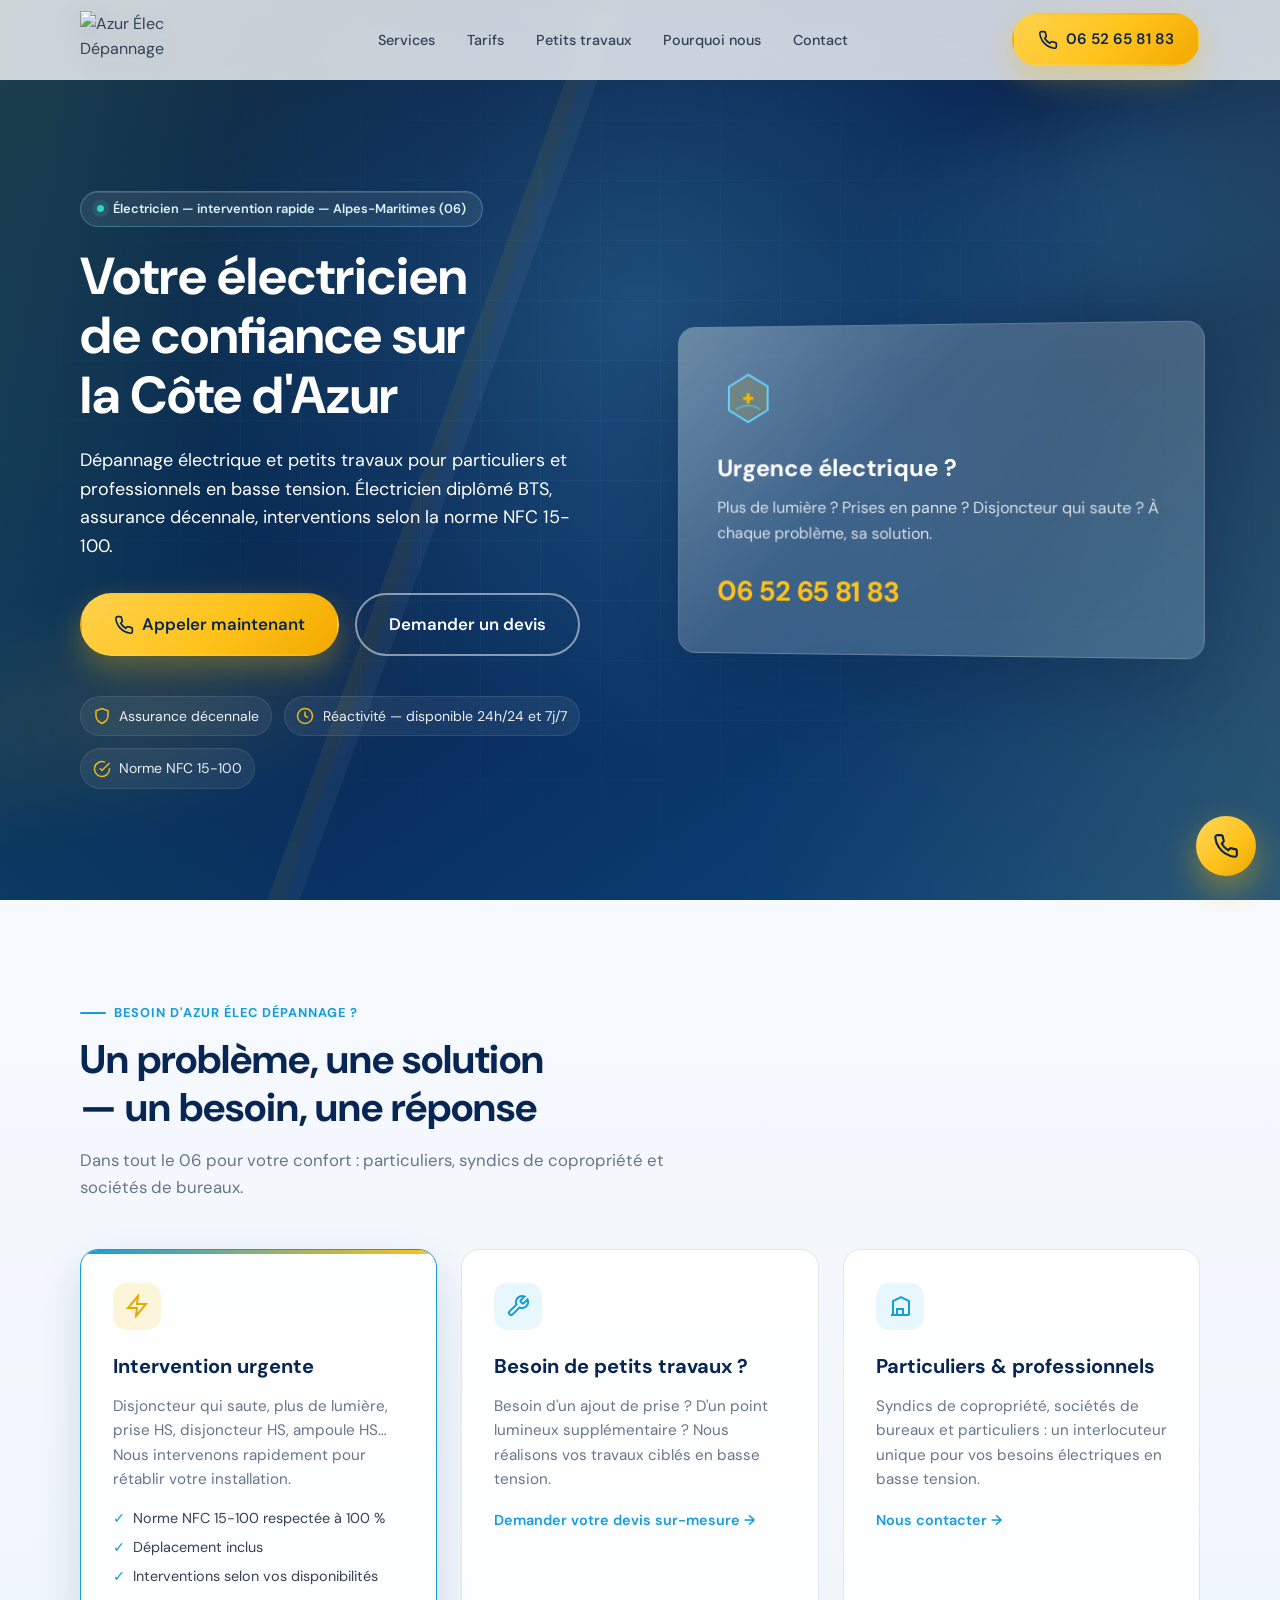
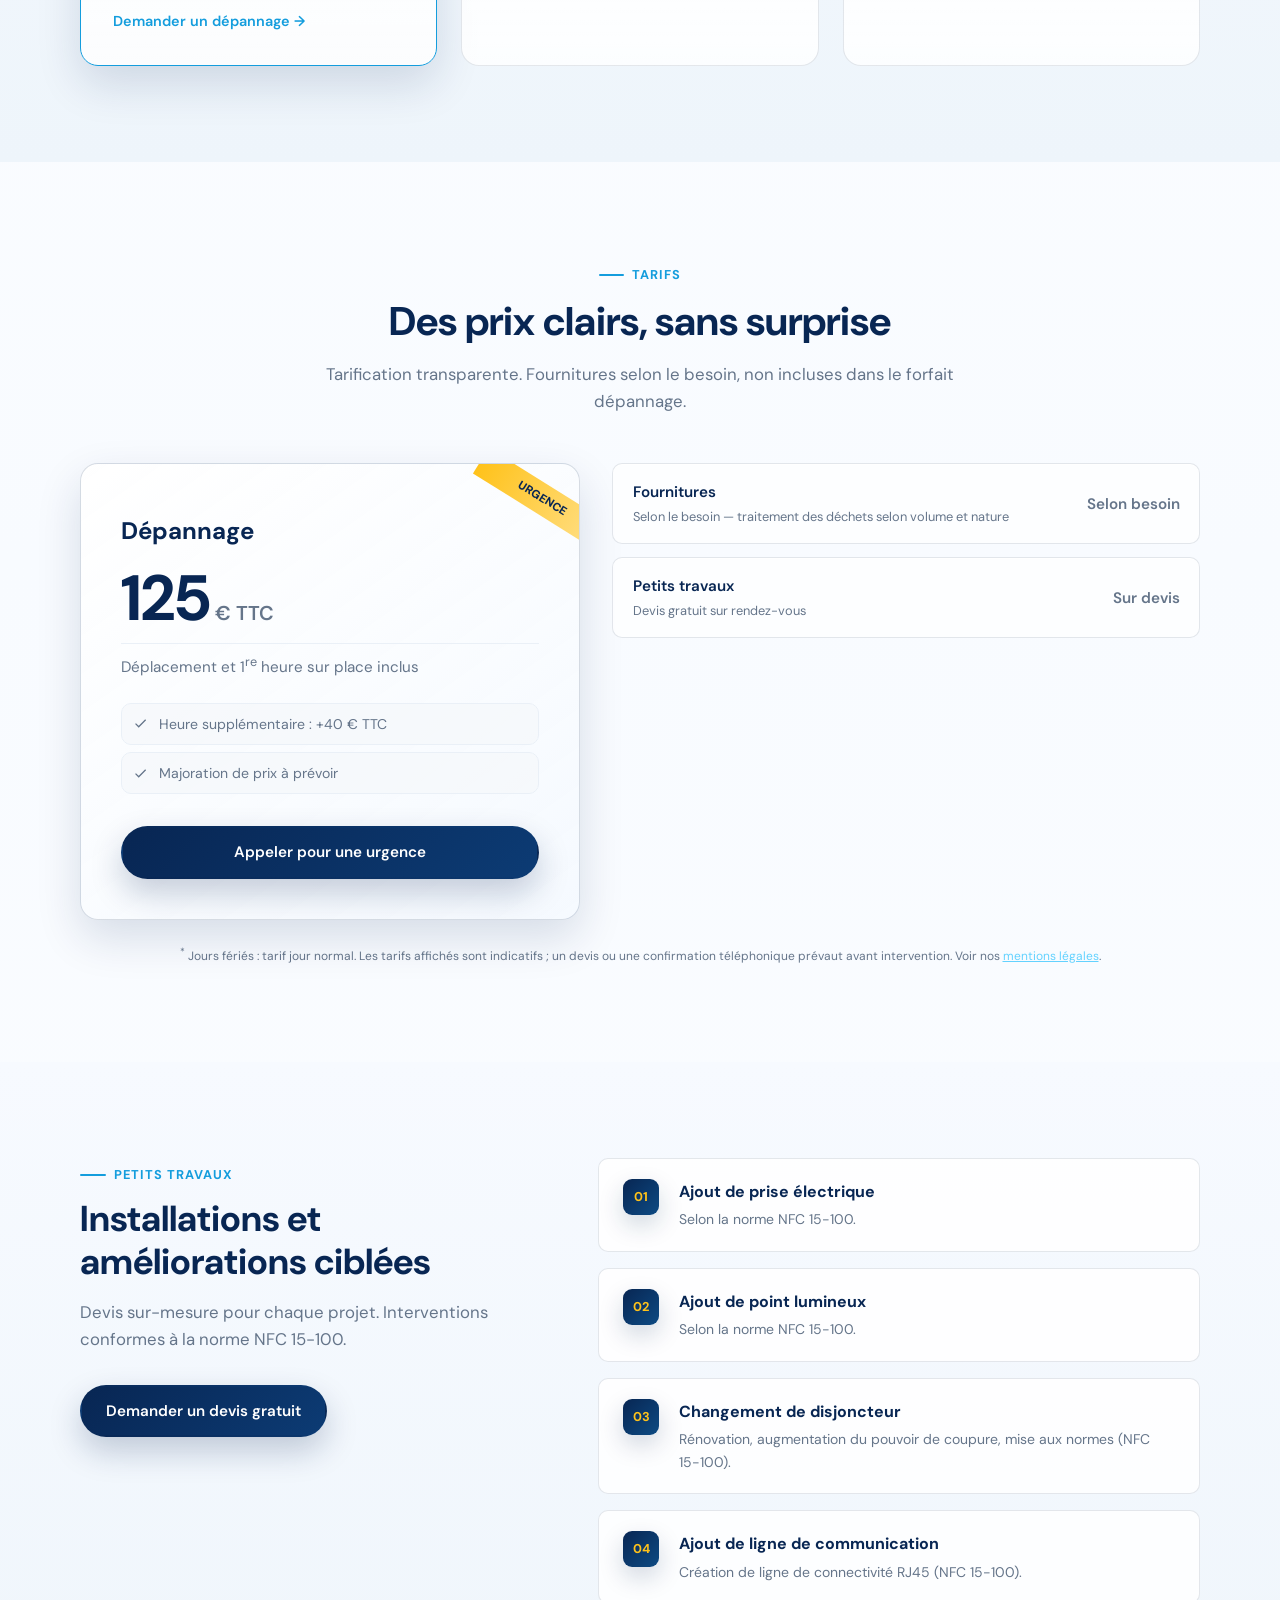
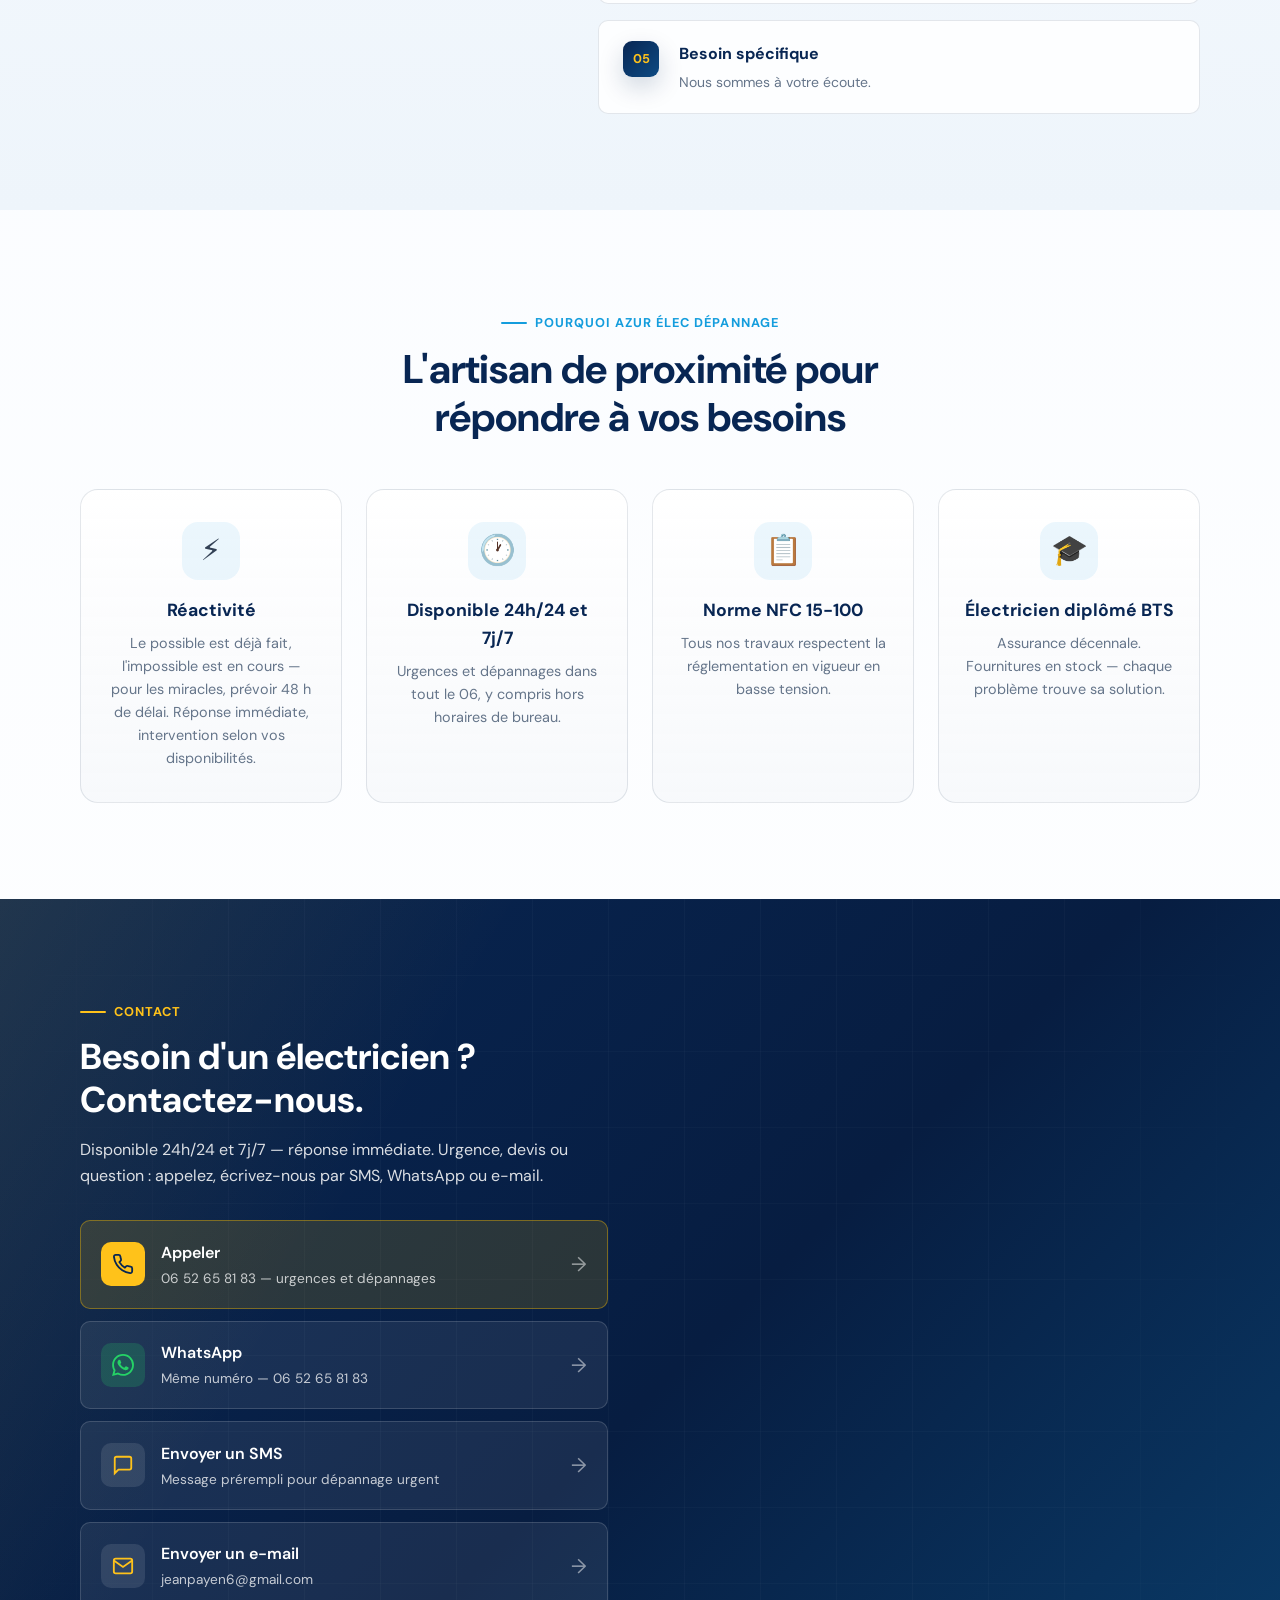
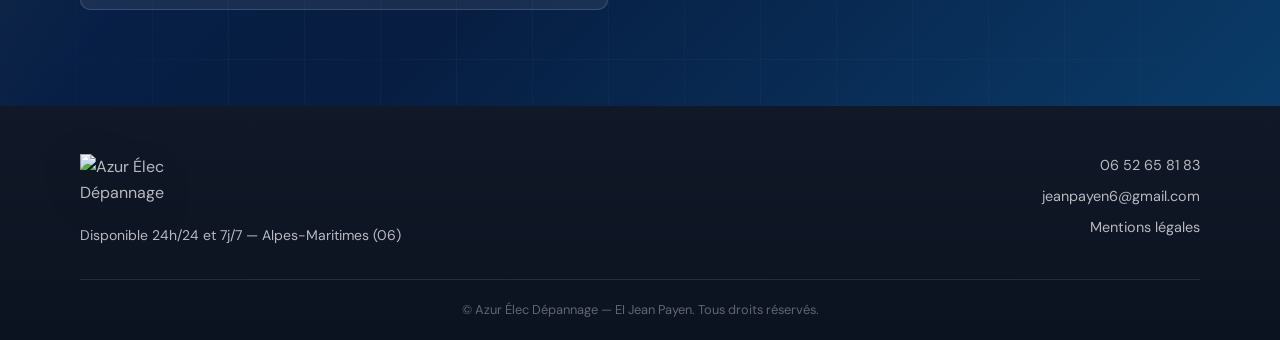
==== site/index.html @ 86bf1004 "liste prix" ====
﻿<!DOCTYPE html>
<html lang="fr">
<head>
  <meta charset="UTF-8">
  <meta name="viewport" content="width=device-width, initial-scale=1.0">
  <meta name="description" content="Électricien diplômé BTS : dépannage et petits travaux en basse tension. Disponibilité 24h/24 et 7j/7 dans tout le 06. Appelez le 06 52 65 81 83.">
  <meta name="keywords" content="électricien, dépannage, panne électrique, prise, disjoncteur, Alpes-Maritimes, 06, Nice, Saint-Isidore">
  <meta name="robots" content="index, follow">
  <meta name="theme-color" content="#0d2b5e">
  <title>Dépannage électricien dans tout le 06 — Azur Élec Dépannage</title>
  <link rel="canonical" href="https://www.xn--azur-lec-dpannage-ftbf.fr/">
  <meta property="og:type" content="website">
  <meta property="og:locale" content="fr_FR">
  <meta property="og:site_name" content="Azur Élec Dépannage">
  <meta property="og:title" content="Dépannage électricien dans tout le 06 — Azur Élec Dépannage">
  <meta property="og:description" content="Électricien diplômé BTS pour dépannage urgent et petits travaux en basse tension dans les Alpes-Maritimes. Disponible 24h/24 et 7j/7.">
  <meta property="og:url" content="https://www.xn--azur-lec-dpannage-ftbf.fr/">
  <meta property="og:image" content="https://www.xn--azur-lec-dpannage-ftbf.fr/assets/logo-hero.png">
  <meta property="og:image:alt" content="Logo Azur Élec Dépannage">
  <meta name="twitter:card" content="summary_large_image">
  <meta name="twitter:title" content="Dépannage électricien dans tout le 06 — Azur Élec Dépannage">
  <meta name="twitter:description" content="Dépannage électrique et petits travaux dans les Alpes-Maritimes. Appelez le 06 52 65 81 83.">
  <meta name="twitter:image" content="https://www.xn--azur-lec-dpannage-ftbf.fr/assets/logo-hero.png">
  <link rel="preconnect" href="https://fonts.googleapis.com">
  <link rel="preconnect" href="https://fonts.gstatic.com" crossorigin>
  <link rel="dns-prefetch" href="https://maps.google.com">
  <link href="https://fonts.googleapis.com/css2?family=DM+Sans:ital,opsz,wght@0,9..40,400;0,9..40,500;0,9..40,600;0,9..40,700;1,9..40,400&display=swap" rel="stylesheet">
  <link rel="stylesheet" href="css/style.css?v=20260606-2">
  <link rel="icon" href="assets/logo.png" type="image/png">
  <link rel="manifest" href="site.webmanifest">
  <script type="application/ld+json">
  {
    "@context": "https://schema.org",
    "@type": "Electrician",
    "@id": "https://www.xn--azur-lec-dpannage-ftbf.fr/#business",
    "name": "Azur Élec Dépannage",
    "legalName": "EI Jean Payen",
    "url": "https://www.xn--azur-lec-dpannage-ftbf.fr/",
    "image": "https://www.xn--azur-lec-dpannage-ftbf.fr/assets/logo-hero.png",
    "logo": "https://www.xn--azur-lec-dpannage-ftbf.fr/assets/logo-hero.png",
    "telephone": "+33652658183",
    "email": "jeanpayen6@gmail.com",
    "address": {
      "@type": "PostalAddress",
      "addressLocality": "Saint-Isidore",
      "postalCode": "06200",
      "addressRegion": "Alpes-Maritimes",
      "addressCountry": "FR"
    },
    "areaServed": {
      "@type": "AdministrativeArea",
      "name": "Alpes-Maritimes"
    },
    "openingHours": "Mo-Su 00:00-24:00",
    "priceRange": "€€",
    "currenciesAccepted": "EUR",
    "paymentAccepted": "Cash, Credit Card, Bank Transfer",
    "contactPoint": {
      "@type": "ContactPoint",
      "telephone": "+33652658183",
      "contactType": "customer service",
      "availableLanguage": "fr"
    },
    "hasOfferCatalog": {
      "@type": "OfferCatalog",
      "name": "Prestations électriques",
      "itemListElement": [
        {
          "@type": "Offer",
          "name": "Dépannage électrique",
          "price": "125",
          "priceCurrency": "EUR",
          "availability": "https://schema.org/InStock"
        },
        {
          "@type": "Offer",
          "name": "Petits travaux électriques",
          "priceSpecification": {
            "@type": "PriceSpecification",
            "priceCurrency": "EUR",
            "description": "Sur devis"
          }
        }
      ]
    }
  }
  </script>
</head>
<body>
  <a class="skip-link" href="#contenu">Aller au contenu</a>

  <header class="header" id="header">
    <div class="header__inner container">
      <a href="#" class="header__brand" aria-label="Azur Élec Dépannage — Accueil">
        <img src="assets/logo-hero.png" alt="Azur Élec Dépannage" width="200" height="86" decoding="async" fetchpriority="high">
      </a>
      <nav class="nav" id="nav" aria-label="Navigation principale">
        <ul class="nav__list">
          <li><a href="#services">Services</a></li>
          <li><a href="#tarifs">Tarifs</a></li>
          <li><a href="#petits-travaux">Petits travaux</a></li>
          <li><a href="#pourquoi">Pourquoi nous</a></li>
          <li><a href="#contact">Contact</a></li>
        </ul>
      </nav>
      <a href="tel:+33652658183" class="btn btn--accent header__cta">
        <svg class="icon" viewBox="0 0 24 24" fill="none" stroke="currentColor" stroke-width="2" aria-hidden="true"><path d="M22 16.92v3a2 2 0 0 1-2.18 2 19.79 19.79 0 0 1-8.63-3.07 19.5 19.5 0 0 1-6-6 19.79 19.79 0 0 1-3.07-8.67A2 2 0 0 1 4.11 2h3a2 2 0 0 1 2 1.72c.127.96.361 1.903.7 2.81a2 2 0 0 1-.45 2.11L8.09 9.91a16 16 0 0 0 6 6l1.27-1.27a2 2 0 0 1 2.11-.45c.907.339 1.85.573 2.81.7A2 2 0 0 1 22 16.92z"/></svg>
        06 52 65 81 83
      </a>
      <button class="burger" id="burger" type="button" aria-label="Ouvrir le menu" aria-expanded="false" aria-controls="nav">
        <span></span><span></span><span></span>
      </button>
    </div>
  </header>

  <main id="contenu">
    <section class="hero">
      <div class="hero__bg" aria-hidden="true">
        <div class="hero__grid"></div>
        <div class="hero__glow hero__glow--1"></div>
        <div class="hero__glow hero__glow--2"></div>
      </div>
      <div class="container hero__content">
        <div class="hero__text">
          <span class="badge">Électricien — intervention rapide — Alpes-Maritimes (06)</span>
          <h1>Votre électricien de confiance sur la Côte d'Azur</h1>
          <p class="hero__lead">
            Dépannage électrique et petits travaux pour particuliers et professionnels en basse tension.
            Électricien diplômé BTS, assurance décennale, interventions selon la norme NFC 15-100.
          </p>
          <div class="hero__actions">
            <a href="tel:+33652658183" class="btn btn--accent btn--lg">
              <svg class="icon" viewBox="0 0 24 24" fill="none" stroke="currentColor" stroke-width="2" aria-hidden="true"><path d="M22 16.92v3a2 2 0 0 1-2.18 2 19.79 19.79 0 0 1-8.63-3.07 19.5 19.5 0 0 1-6-6 19.79 19.79 0 0 1-3.07-8.67A2 2 0 0 1 4.11 2h3a2 2 0 0 1 2 1.72c.127.96.361 1.903.7 2.81a2 2 0 0 1-.45 2.11L8.09 9.91a16 16 0 0 0 6 6l1.27-1.27a2 2 0 0 1 2.11-.45c.907.339 1.85.573 2.81.7A2 2 0 0 1 22 16.92z"/></svg>
              Appeler maintenant
            </a>
            <a href="#contact" class="btn btn--outline btn--lg btn--light">Demander un devis</a>
          </div>
          <ul class="hero__trust">
            <li>
              <svg viewBox="0 0 24 24" fill="none" stroke="currentColor" stroke-width="2" aria-hidden="true"><path d="M12 22s8-4 8-10V5l-8-3-8 3v7c0 6 8 10 8 10z"/></svg>
              Assurance décennale
            </li>
            <li>
              <svg viewBox="0 0 24 24" fill="none" stroke="currentColor" stroke-width="2" aria-hidden="true"><circle cx="12" cy="12" r="10"/><polyline points="12 6 12 12 16 14"/></svg>
              Réactivité — disponible 24h/24 et 7j/7
            </li>
            <li>
              <svg viewBox="0 0 24 24" fill="none" stroke="currentColor" stroke-width="2" aria-hidden="true"><path d="M22 11.08V12a10 10 0 1 1-5.93-9.14"/><polyline points="22 4 12 14.01 9 11.01"/></svg>
              Norme NFC 15-100
            </li>
          </ul>
        </div>
        <div class="hero__visual" aria-hidden="true">
          <div class="hero__card">
            <div class="hero__card-icon">
              <svg viewBox="0 0 64 64" fill="none" aria-hidden="true">
                <path d="M32 8L12 20v24l20 12 20-12V20L32 8z" stroke="currentColor" stroke-width="2" fill="rgba(245,184,0,0.15)"/>
                <path d="M28 32h8M32 28v8" stroke="#f5b800" stroke-width="3" stroke-linecap="round"/>
                <path d="M20 44c4-6 20-6 24 0" stroke="currentColor" stroke-width="2" opacity="0.5"/>
              </svg>
            </div>
            <p class="hero__card-title">Urgence électrique ?</p>
            <p class="hero__card-text">Plus de lumière ? Prises en panne ? Disjoncteur qui saute ? À chaque problème, sa solution.</p>
            <a href="tel:+33652658183" class="hero__card-phone">06 52 65 81 83</a>
          </div>
        </div>
      </div>
    </section>

    <section class="section section--alt" id="services">
      <div class="container">
        <header class="section__header">
          <span class="section__label">Besoin d'Azur Élec Dépannage ?</span>
          <h2>Un problème, une solution — un besoin, une réponse</h2>
          <p>Dans tout le 06 pour votre confort : particuliers, syndics de copropriété et sociétés de bureaux.</p>
        </header>
        <div class="cards">
          <article class="card card--featured">
            <div class="card__icon card__icon--yellow" aria-hidden="true">
              <svg viewBox="0 0 24 24" fill="none" stroke="currentColor" stroke-width="2"><polygon points="13 2 3 14 12 14 11 22 21 10 12 10 13 2"/></svg>
            </div>
            <h3>Intervention urgente</h3>
            <p>Disjoncteur qui saute, plus de lumière, prise HS, disjoncteur HS, ampoule HS… Nous intervenons rapidement pour rétablir votre installation.</p>
            <ul class="card__list">
              <li>Norme NFC 15-100 respectée à 100&nbsp;%</li>
              <li>Déplacement inclus</li>
              <li>Interventions selon vos disponibilités</li>
            </ul>
            <a href="#contact" class="card__link">Demander un dépannage →</a>
          </article>
          <article class="card">
            <div class="card__icon" aria-hidden="true">
              <svg viewBox="0 0 24 24" fill="none" stroke="currentColor" stroke-width="2"><path d="M14.7 6.3a1 1 0 0 0 0 1.4l1.6 1.6a1 1 0 0 0 1.4 0l3.77-3.77a6 6 0 0 1-7.94 7.94l-6.91 6.91a2.12 2.12 0 0 1-3-3l6.91-6.91a6 6 0 0 1 7.94-7.94l-3.76 3.76z"/></svg>
            </div>
            <h3>Besoin de petits travaux ?</h3>
            <p>Besoin d'un ajout de prise ? D'un point lumineux supplémentaire ? Nous réalisons vos travaux ciblés en basse tension.</p>
            <a href="#petits-travaux" class="card__link">Demander votre devis sur-mesure →</a>
          </article>
          <article class="card">
            <div class="card__icon" aria-hidden="true">
              <svg viewBox="0 0 24 24" fill="none" stroke="currentColor" stroke-width="2"><path d="M3 21h18M5 21V7l8-4 8 4v14M9 21v-6h6v6"/></svg>
            </div>
            <h3>Particuliers &amp; professionnels</h3>
            <p>Syndics de copropriété, sociétés de bureaux et particuliers : un interlocuteur unique pour vos besoins électriques en basse tension.</p>
            <a href="#contact" class="card__link">Nous contacter →</a>
          </article>
        </div>
      </div>
    </section>

    <section class="section" id="tarifs">
      <div class="container">
        <header class="section__header section__header--center">
          <span class="section__label">Tarifs</span>
          <h2>Des prix clairs, sans surprise</h2>
          <p>Tarification transparente. Fournitures selon le besoin, non incluses dans le forfait dépannage.</p>
        </header>
        <div class="pricing">
          <div class="pricing__main">
            <h3>Dépannage</h3>
            <div class="pricing__price">
              <span class="pricing__amount">125</span>
              <span class="pricing__currency">€ TTC</span>
            </div>
            <p class="pricing__includes">Déplacement et 1<sup>re</sup> heure sur place inclus</p>
            <ul class="pricing__features">              
              <li>
                <svg viewBox="0 0 24 24" fill="none" stroke="currentColor" stroke-width="2" aria-hidden="true"><polyline points="20 6 9 17 4 12"/></svg>
                Heure supplémentaire : +40 € TTC
              </li>
              <li>
                <svg viewBox="0 0 24 24" fill="none" stroke="currentColor" stroke-width="2" aria-hidden="true"><polyline points="20 6 9 17 4 12"/></svg>
                Majoration de prix à prévoir
              </li>
            </ul>
            <a href="tel:+33652658183" class="btn btn--primary btn--block">Appeler pour une urgence</a>
          </div>
          <div class="pricing__side" aria-label="Tarifs complémentaires">
            <div class="pricing__row">
              <div>
                <h4>Fournitures</h4>
                <p>Selon le besoin — traitement des déchets selon volume et nature</p>
              </div>
              <span class="pricing__row-price pricing__row-price--muted">Selon besoin</span>
            </div>
            <div class="pricing__row">
              <div>
                <h4>Petits travaux</h4>
                <p>Devis gratuit sur rendez-vous</p>
              </div>
              <span class="pricing__row-price pricing__row-price--muted">Sur devis</span>
            </div>
          </div>
        </div>
        <p class="pricing__footnote">
          <sup>*</sup> Jours fériés : tarif jour normal. Les tarifs affichés sont indicatifs ; un devis ou une confirmation téléphonique prévaut avant intervention. Voir nos <a href="mentions-legales.html">mentions légales</a>.
        </p>
      </div>
    </section>

    <section class="section section--alt" id="petits-travaux">
      <div class="container">
        <div class="split">
          <div class="split__content">
            <span class="section__label">Petits travaux</span>
            <h2>Installations et améliorations ciblées</h2>
            <p>Devis sur-mesure pour chaque projet. Interventions conformes à la norme NFC 15-100.</p>
            <a href="#contact" class="btn btn--primary">Demander un devis gratuit</a>
          </div>
          <ul class="examples">
            <li class="examples__item">
              <span class="examples__num">01</span>
              <div>
                <strong>Ajout de prise électrique</strong>
                <p>Selon la norme NFC 15-100.</p>
              </div>
            </li>
            <li class="examples__item">
              <span class="examples__num">02</span>
              <div>
                <strong>Ajout de point lumineux</strong>
                <p>Selon la norme NFC 15-100.</p>
              </div>
            </li>
            <li class="examples__item">
              <span class="examples__num">03</span>
              <div>
                <strong>Changement de disjoncteur</strong>
                <p>Rénovation, augmentation du pouvoir de coupure, mise aux normes (NFC 15-100).</p>
              </div>
            </li>
            <li class="examples__item">
              <span class="examples__num">04</span>
              <div>
                <strong>Ajout de ligne de communication</strong>
                <p>Création de ligne de connectivité RJ45 (NFC 15-100).</p>
              </div>
            </li>
            <li class="examples__item">
              <span class="examples__num">05</span>
              <div>
                <strong>Besoin spécifique</strong>
                <p>Nous sommes à votre écoute.</p>
              </div>
            </li>
          </ul>
        </div>
      </div>
    </section>

    <section class="section" id="pourquoi">
      <div class="container">
        <header class="section__header section__header--center">
          <span class="section__label">Pourquoi Azur Élec Dépannage</span>
          <h2>L'artisan de proximité pour répondre à vos besoins</h2>
        </header>
        <div class="features">
          <div class="feature">
            <div class="feature__icon" aria-hidden="true">⚡</div>
            <h3>Réactivité</h3>
            <p>Le possible est déjà fait, l'impossible est en cours — pour les miracles, prévoir 48&nbsp;h de délai. Réponse immédiate, intervention selon vos disponibilités.</p>
          </div>
          <div class="feature">
            <div class="feature__icon" aria-hidden="true">🕐</div>
            <h3>Disponible 24h/24 et 7j/7</h3>
            <p>Urgences et dépannages dans tout le 06, y compris hors horaires de bureau.</p>
          </div>
          <div class="feature">
            <div class="feature__icon" aria-hidden="true">📋</div>
            <h3>Norme NFC 15-100</h3>
            <p>Tous nos travaux respectent la réglementation en vigueur en basse tension.</p>
          </div>
          <div class="feature">
            <div class="feature__icon" aria-hidden="true">🎓</div>
            <h3>Électricien diplômé BTS</h3>
            <p>Assurance décennale. Fournitures en stock — chaque problème trouve sa solution.</p>
          </div>
        </div>
      </div>
    </section>

    <section class="section section--cta" id="contact">
      <div class="container">
        <div class="contact-grid">
          <div class="contact-info">
            <span class="section__label section__label--light">Contact</span>
            <h2>Besoin d'un électricien ? Contactez-nous.</h2>
            <p>Disponible 24h/24 et 7j/7 — réponse immédiate. Urgence, devis ou question : appelez, écrivez-nous par SMS, WhatsApp ou e-mail.</p>

            <div class="contact-actions">
              <a href="tel:+33652658183" class="contact-action contact-action--primary">
                <span class="contact-action__icon" aria-hidden="true">
                  <svg viewBox="0 0 24 24" fill="none" stroke="currentColor" stroke-width="2"><path d="M22 16.92v3a2 2 0 0 1-2.18 2 19.79 19.79 0 0 1-8.63-3.07 19.5 19.5 0 0 1-6-6 19.79 19.79 0 0 1-3.07-8.67A2 2 0 0 1 4.11 2h3a2 2 0 0 1 2 1.72c.127.96.361 1.903.7 2.81a2 2 0 0 1-.45 2.11L8.09 9.91a16 16 0 0 0 6 6l1.27-1.27a2 2 0 0 1 2.11-.45c.907.339 1.85.573 2.81.7A2 2 0 0 1 22 16.92z"/></svg>
                </span>
                <span class="contact-action__body">
                  <strong>Appeler</strong>
                  <span>06 52 65 81 83 — urgences et dépannages</span>
                </span>
                <span class="contact-action__arrow" aria-hidden="true">→</span>
              </a>

              <a href="https://wa.me/33652658183?text=Bonjour%2C%20j%E2%80%99ai%20besoin%20d%E2%80%99un%20d%C3%A9pannage%20urgent.%20Merci%20de%20m%27appeler%20sur%20ce%20num%C3%A9ro.%20Cordialement." class="contact-action contact-action--whatsapp" target="_blank" rel="noopener noreferrer">
                <span class="contact-action__icon" aria-hidden="true">
                  <svg viewBox="0 0 24 24" fill="currentColor"><path d="M17.472 14.382c-.297-.149-1.758-.867-2.03-.967-.273-.099-.471-.148-.67.15-.197.297-.767.966-.94 1.164-.173.199-.347.223-.644.075-.297-.15-1.255-.463-2.39-1.475-.883-.788-1.48-1.761-1.653-2.059-.173-.297-.018-.458.13-.606.134-.133.298-.347.446-.52.149-.174.198-.298.298-.497.099-.198.05-.371-.025-.52-.075-.149-.669-1.612-.916-2.207-.242-.579-.487-.5-.669-.51-.173-.008-.371-.01-.57-.01-.198 0-.52.074-.792.372-.272.297-1.04 1.016-1.04 2.479 0 1.462 1.065 2.875 1.213 3.074.149.198 2.096 3.2 5.077 4.487.709.306 1.262.489 1.694.625.712.227 1.36.195 1.871.118.571-.085 1.758-.719 2.006-1.413.248-.694.248-1.289.173-1.413-.074-.124-.272-.198-.57-.347m-5.421 7.403h-.004a9.87 9.87 0 01-5.031-1.378l-.361-.214-3.741.982.998-3.648-.235-.374a9.86 9.86 0 01-1.51-5.26c.001-5.45 4.436-9.884 9.888-9.884 2.64 0 5.122 1.03 6.988 2.898a9.825 9.825 0 012.893 6.994c-.003 5.45-4.435 9.884-9.885 9.884m8.413-18.297A11.815 11.815 0 0012.05 0C5.495 0 .16 5.335.157 11.892c0 2.096.547 4.142 1.588 5.945L.057 24l6.305-1.654a11.882 11.882 0 005.683 1.448h.005c6.554 0 11.89-5.335 11.893-11.893a11.821 11.821 0 00-3.48-8.413z"/></svg>
                </span>
                <span class="contact-action__body">
                  <strong>WhatsApp</strong>
                  <span>Même numéro — 06 52 65 81 83</span>
                </span>
                <span class="contact-action__arrow" aria-hidden="true">→</span>
              </a>

              <a href="sms:+33652658183?body=Bonjour%2C%20J%E2%80%99ai%20besoin%20d%E2%80%99un%20d%C3%A9pannage%20urgent.%20Merci%20de%20m%27appeler%20sur%20ce%20num%C3%A9ro.%20Cordialement." class="contact-action">
                <span class="contact-action__icon" aria-hidden="true">
                  <svg viewBox="0 0 24 24" fill="none" stroke="currentColor" stroke-width="2"><path d="M21 15a2 2 0 0 1-2 2H7l-4 4V5a2 2 0 0 1 2-2h14a2 2 0 0 1 2 2z"/></svg>
                </span>
                <span class="contact-action__body">
                  <strong>Envoyer un SMS</strong>
                  <span>Message prérempli pour dépannage urgent</span>
                </span>
                <span class="contact-action__arrow" aria-hidden="true">→</span>
              </a>

              <a href="mailto:jeanpayen6@gmail.com?subject=Demande%20Azur%20%C3%89lec%20D%C3%A9pannage" class="contact-action">
                <span class="contact-action__icon" aria-hidden="true">
                  <svg viewBox="0 0 24 24" fill="none" stroke="currentColor" stroke-width="2"><path d="M4 4h16c1.1 0 2 .9 2 2v12c0 1.1-.9 2-2 2H4c-1.1 0-2-.9-2-2V6c0-1.1.9-2 2-2z"/><polyline points="22,6 12,13 2,6"/></svg>
                </span>
                <span class="contact-action__body">
                  <strong>Envoyer un e-mail</strong>
                  <span>jeanpayen6@gmail.com</span>
                </span>
                <span class="contact-action__arrow" aria-hidden="true">→</span>
              </a>
            </div>
          </div>
          <div class="contact-map reveal">
            <div class="contact-map__header">
              <h3>Zone d'intervention</h3>
              <p>Tout le département 06 — basé à Saint-Isidore (06200 Nice)</p>
            </div>
            <div class="contact-map__frame">
              <iframe
                title="Carte — Saint-Isidore, Alpes-Maritimes"
                src="https://maps.google.com/maps?q=Saint-Isidore,+06200+Nice,+France&amp;hl=fr&amp;z=12&amp;output=embed"
                loading="lazy"
                referrerpolicy="no-referrer-when-downgrade"
                allowfullscreen>
              </iframe>
            </div>
            <a
              href="https://www.google.com/maps/search/?api=1&amp;query=Saint-Isidore,06200+Nice,France"
              class="contact-map__link"
              target="_blank"
              rel="noopener noreferrer">
              Ouvrir dans Google Maps
              <svg viewBox="0 0 24 24" fill="none" stroke="currentColor" stroke-width="2" aria-hidden="true"><path d="M18 13v6a2 2 0 0 1-2 2H5a2 2 0 0 1-2-2V8a2 2 0 0 1 2-2h6"/><polyline points="15 3 21 3 21 9"/><line x1="10" y1="14" x2="21" y2="3"/></svg>
            </a>
          </div>
        </div>
      </div>
    </section>
  </main>

  <footer class="footer">
    <div class="container footer__inner">
      <div class="footer__brand">
        <img src="assets/logo-hero.png" alt="Azur Élec Dépannage" width="160" height="69">
        <p>Disponible 24h/24 et 7j/7 — Alpes-Maritimes (06)</p>
      </div>
      <div class="footer__links">
        <a href="tel:+33652658183">06 52 65 81 83</a>
        <a href="mailto:jeanpayen6@gmail.com">jeanpayen6@gmail.com</a>
        <a href="mentions-legales.html">Mentions légales</a>
      </div>
    </div>
    <div class="footer__bottom container">
      <p>&copy; <span id="year"></span> Azur Élec Dépannage — EI Jean Payen. Tous droits réservés.</p>
    </div>
  </footer>

  <a href="tel:+33652658183" class="fab" aria-label="Appeler le 06 52 65 81 83">
    <svg viewBox="0 0 24 24" fill="none" stroke="currentColor" stroke-width="2" aria-hidden="true"><path d="M22 16.92v3a2 2 0 0 1-2.18 2 19.79 19.79 0 0 1-8.63-3.07 19.5 19.5 0 0 1-6-6 19.79 19.79 0 0 1-3.07-8.67A2 2 0 0 1 4.11 2h3a2 2 0 0 1 2 1.72c.127.96.361 1.903.7 2.81a2 2 0 0 1-.45 2.11L8.09 9.91a16 16 0 0 0 6 6l1.27-1.27a2 2 0 0 1 2.11-.45c.907.339 1.85.573 2.81.7A2 2 0 0 1 22 16.92z"/></svg>
  </a>

  <script src="js/main.js?v=20260606-2"></script>
</body>
</html>
---- site/css/style.css ----
/* Azur Elec Dépannage — Site vitrine */

:root {
  --navy: #082653;
  --navy-light: #123b75;
  --azure: #149ddd;
  --azure-light: #63d2ff;
  --yellow: #ffc21a;
  --yellow-dark: #e5a900;
  --mint: #2dd4bf;
  --coral: #ff7a59;
  --white: #ffffff;
  --gray-50: #f6f8fb;
  --gray-100: #eaf0f7;
  --gray-200: #d8e2ee;
  --gray-500: #65758a;
  --gray-700: #334155;
  --gray-900: #111827;
  --surface: rgba(255, 255, 255, 0.86);
  --line: rgba(15, 40, 72, 0.11);
  --shadow-sm: 0 8px 22px rgba(8, 38, 83, 0.08);
  --shadow-md: 0 18px 45px rgba(8, 38, 83, 0.14);
  --shadow-lg: 0 28px 80px rgba(2, 18, 46, 0.24);
  --radius: 10px;
  --radius-lg: 18px;
  --font: 'DM Sans', system-ui, -apple-system, sans-serif;
  --header-h: 80px;
  --ease-out: cubic-bezier(0.16, 1, 0.3, 1);
  --ease-spring: cubic-bezier(0.2, 0.9, 0.2, 1.12);
  --transition: 0.32s var(--ease-out);
}

*, *::before, *::after {
  box-sizing: border-box;
  margin: 0;
  padding: 0;
}

html {
  scroll-behavior: smooth;
  scroll-padding-top: var(--header-h);
}

body {
  font-family: var(--font);
  font-size: 1rem;
  line-height: 1.6;
  color: var(--gray-700);
  background:
    linear-gradient(180deg, #ffffff 0%, #f8fbff 42%, #ffffff 100%);
  -webkit-font-smoothing: antialiased;
  text-rendering: optimizeLegibility;
}

img {
  max-width: 100%;
  height: auto;
  display: block;
}

a {
  color: inherit;
  text-decoration: none;
}

:focus-visible {
  outline: 3px solid var(--yellow);
  outline-offset: 4px;
}

ul { list-style: none; }

.container {
  width: min(1120px, 100% - 2rem);
  margin-inline: auto;
}

.skip-link {
  position: absolute;
  top: -100%;
  left: 1rem;
  z-index: 9999;
  padding: 0.75rem 1.25rem;
  background: var(--yellow);
  color: var(--navy);
  font-weight: 600;
  border-radius: var(--radius);
  transition: top var(--transition);
}

.skip-link:focus {
  top: 1rem;
}

/* Buttons */
.btn {
  display: inline-flex;
  align-items: center;
  justify-content: center;
  gap: 0.5rem;
  padding: 0.75rem 1.5rem;
  font-family: var(--font);
  font-size: 0.95rem;
  font-weight: 600;
  border-radius: 50px;
  border: 2px solid transparent;
  cursor: pointer;
  position: relative;
  overflow: hidden;
  transition: transform var(--transition), box-shadow var(--transition), background var(--transition), border-color var(--transition);
  white-space: nowrap;
}

.btn::after {
  content: '';
  position: absolute;
  inset: 0;
  background: linear-gradient(110deg, transparent 20%, rgba(255, 255, 255, 0.34) 48%, transparent 76%);
  transform: translateX(-120%);
  transition: transform 0.7s var(--ease-out);
}

.btn:hover {
  transform: translateY(-3px);
}

.btn:hover::after {
  transform: translateX(120%);
}

.btn--accent {
  background: linear-gradient(135deg, #ffd24d 0%, var(--yellow) 55%, #f2a900 100%);
  color: var(--navy);
  box-shadow: 0 12px 30px rgba(245, 184, 0, 0.32);
}

.btn--accent:hover {
  background: var(--yellow-dark);
  box-shadow: 0 6px 24px rgba(245, 184, 0, 0.5);
}

.btn--primary {
  background: linear-gradient(135deg, var(--navy) 0%, #0c3b74 100%);
  color: var(--white);
  box-shadow: 0 14px 32px rgba(8, 38, 83, 0.22);
}

.btn--primary:hover {
  background: var(--navy-light);
}

.btn--outline {
  background: transparent;
  border-color: var(--navy);
  color: var(--navy);
}

.btn--outline.btn--light {
  border-color: rgba(255, 255, 255, 0.5);
  color: var(--white);
}

.btn--outline.btn--light:hover {
  background: rgba(255, 255, 255, 0.1);
  border-color: var(--white);
}

.btn--lg {
  padding: 1rem 2rem;
  font-size: 1.05rem;
}

.btn--block {
  width: 100%;
}

.icon {
  width: 1.25rem;
  height: 1.25rem;
  flex-shrink: 0;
}

/* Header */
.header {
  position: fixed;
  top: 0;
  left: 0;
  right: 0;
  z-index: 1000;
  height: var(--header-h);
  background: rgba(255, 255, 255, 0.78);
  backdrop-filter: blur(18px) saturate(1.18);
  -webkit-backdrop-filter: blur(18px) saturate(1.18);
  border-bottom: 1px solid transparent;
  transition: background var(--transition), border-color var(--transition), box-shadow var(--transition), height var(--transition);
}

.header--scrolled {
  background: rgba(255, 255, 255, 0.9);
  border-color: rgba(216, 226, 238, 0.8);
  box-shadow: 0 14px 38px rgba(8, 38, 83, 0.09);
}

.header__inner {
  display: flex;
  align-items: center;
  justify-content: space-between;
  height: 100%;
  gap: 1.5rem;
}

.header__brand {
  display: inline-flex;
  align-items: center;
  flex-shrink: 0;
}

.header__brand img {
  height: 58px;
  width: auto;
  filter: drop-shadow(0 6px 12px rgba(8, 38, 83, 0.12));
}

.nav__list {
  display: flex;
  gap: 2rem;
}

.nav__list a {
  position: relative;
  font-size: 0.9rem;
  font-weight: 500;
  color: var(--gray-700);
  transition: color var(--transition);
}

.nav__list a::after {
  content: '';
  position: absolute;
  left: 0;
  right: 0;
  bottom: -0.45rem;
  height: 2px;
  background: linear-gradient(90deg, var(--azure), var(--yellow));
  border-radius: 999px;
  opacity: 0;
  transform: scaleX(0.4);
  transition: opacity var(--transition), transform var(--transition);
}

.nav__list a:hover {
  color: var(--azure);
}

.nav__list a:hover::after {
  opacity: 1;
  transform: scaleX(1);
}

.header__cta {
  flex-shrink: 0;
}

.burger {
  display: none;
  flex-direction: column;
  justify-content: center;
  gap: 5px;
  width: 40px;
  height: 40px;
  background: none;
  border: none;
  cursor: pointer;
  padding: 4px;
}

.burger span {
  display: block;
  width: 100%;
  height: 2px;
  background: var(--navy);
  border-radius: 2px;
  transition: transform var(--transition), opacity var(--transition);
}

.burger[aria-expanded="true"] span:nth-child(1) {
  transform: translateY(7px) rotate(45deg);
}

.burger[aria-expanded="true"] span:nth-child(2) {
  opacity: 0;
}

.burger[aria-expanded="true"] span:nth-child(3) {
  transform: translateY(-7px) rotate(-45deg);
}

/* Hero */
.hero {
  position: relative;
  min-height: 100vh;
  min-height: 100svh;
  display: flex;
  align-items: center;
  padding-top: var(--header-h);
  overflow: hidden;
  background:
    linear-gradient(120deg, rgba(255, 194, 26, 0.08) 0%, transparent 28%),
    linear-gradient(145deg, #061a3b 0%, #082653 45%, #0d4a83 100%);
  color: var(--white);
  isolation: isolate;
  --hero-x: 50%;
  --hero-y: 35%;
}

.hero::before,
.hero::after {
  content: '';
  position: absolute;
  inset: 0;
  pointer-events: none;
}

.hero::before {
  z-index: -2;
  background:
    radial-gradient(circle at var(--hero-x) var(--hero-y), rgba(99, 210, 255, 0.24), transparent 28rem),
    linear-gradient(100deg, rgba(45, 212, 191, 0.14), transparent 34%),
    linear-gradient(285deg, rgba(255, 194, 26, 0.12), transparent 36%);
  transition: background-position 0.3s linear;
}

.hero::after {
  z-index: -1;
  background:
    linear-gradient(110deg, transparent 0 38%, rgba(255, 255, 255, 0.05) 38% 39%, transparent 39% 100%),
    linear-gradient(290deg, transparent 0 62%, rgba(255, 194, 26, 0.08) 62% 63%, transparent 63% 100%);
  opacity: 0.9;
}

.hero__bg {
  position: absolute;
  inset: 0;
  pointer-events: none;
  z-index: -1;
}

.hero__grid {
  position: absolute;
  inset: 0;
  background-image:
    linear-gradient(rgba(99, 210, 255, 0.06) 1px, transparent 1px),
    linear-gradient(90deg, rgba(99, 210, 255, 0.06) 1px, transparent 1px);
  background-size: 60px 60px;
  mask-image: radial-gradient(ellipse 80% 70% at 50% 50%, black 20%, transparent 70%);
  animation: gridDrift 18s linear infinite;
}

.hero__glow {
  position: absolute;
  filter: blur(34px);
  opacity: 0.5;
  transform: rotate(-12deg);
}

.hero__glow--1 {
  width: 42vw;
  height: 11rem;
  background: linear-gradient(90deg, transparent, rgba(99, 210, 255, 0.28), transparent);
  top: 14%;
  right: -8%;
  animation: energySweep 8s var(--ease-out) infinite alternate;
}

.hero__glow--2 {
  width: 48vw;
  height: 9rem;
  background: linear-gradient(90deg, transparent, rgba(255, 194, 26, 0.22), transparent);
  bottom: 14%;
  left: -12%;
  animation: energySweep 10s var(--ease-out) infinite alternate-reverse;
}

.hero__content {
  position: relative;
  display: grid;
  grid-template-columns: 1fr 1fr;
  gap: 4rem;
  align-items: center;
  padding-block: 4rem;
}

.hero__text h1 {
  font-size: clamp(2rem, 5vw, 3.25rem);
  font-weight: 700;
  line-height: 1.15;
  margin-bottom: 1.25rem;
  max-width: 720px;
  text-wrap: balance;
  animation: heroCopyIn 0.9s var(--ease-out) both;
}

.hero__lead {
  font-size: 1.125rem;
  opacity: 0.88;
  margin-bottom: 2rem;
  max-width: 520px;
  animation: heroCopyIn 0.9s var(--ease-out) 0.12s both;
}

.badge {
  display: inline-flex;
  align-items: center;
  gap: 0.55rem;
  padding: 0.4rem 1rem;
  background: rgba(255, 255, 255, 0.08);
  border: 1px solid rgba(99, 210, 255, 0.32);
  border-radius: 50px;
  font-size: 0.8rem;
  font-weight: 600;
  color: #d9f6ff;
  margin-bottom: 1.25rem;
  box-shadow: inset 0 1px 0 rgba(255, 255, 255, 0.12);
  animation: heroCopyIn 0.8s var(--ease-out) both;
}

.badge::before {
  content: '';
  width: 0.45rem;
  height: 0.45rem;
  border-radius: 999px;
  background: var(--mint);
  box-shadow: 0 0 0 5px rgba(45, 212, 191, 0.14);
}

.hero__actions {
  display: flex;
  flex-wrap: wrap;
  gap: 1rem;
  margin-bottom: 2.5rem;
  animation: heroCopyIn 0.9s var(--ease-out) 0.22s both;
}

.hero__trust {
  display: flex;
  flex-wrap: wrap;
  gap: 0.75rem;
  animation: heroCopyIn 0.9s var(--ease-out) 0.32s both;
}

.hero__trust li {
  display: flex;
  align-items: center;
  gap: 0.55rem;
  font-size: 0.875rem;
  opacity: 0.92;
  padding: 0.5rem 0.72rem;
  background: rgba(255, 255, 255, 0.07);
  border: 1px solid rgba(255, 255, 255, 0.1);
  border-radius: 999px;
}

.hero__trust svg {
  width: 1.125rem;
  height: 1.125rem;
  color: var(--yellow);
  flex-shrink: 0;
}

.hero__card {
  position: relative;
  overflow: hidden;
  background:
    linear-gradient(145deg, rgba(255, 255, 255, 0.16), rgba(255, 255, 255, 0.06)),
    rgba(255, 255, 255, 0.08);
  border: 1px solid rgba(255, 255, 255, 0.18);
  border-radius: var(--radius-lg);
  padding: 2.5rem;
  backdrop-filter: blur(16px);
  -webkit-backdrop-filter: blur(16px);
  box-shadow: var(--shadow-lg);
  transform: perspective(900px) rotateX(0deg) rotateY(-4deg);
  animation: cardFloat 5.5s var(--ease-out) infinite alternate, heroCardIn 0.9s var(--ease-out) both;
}

.hero__card::before {
  content: '';
  position: absolute;
  inset: 0;
  background: linear-gradient(130deg, rgba(255, 255, 255, 0.2), transparent 38%, rgba(99, 210, 255, 0.1));
  opacity: 0.75;
  pointer-events: none;
}

.hero__card > * {
  position: relative;
}

.hero__card-icon {
  width: 64px;
  height: 64px;
  color: var(--azure-light);
  margin-bottom: 1.25rem;
}

.hero__card-title {
  font-size: 1.5rem;
  font-weight: 700;
  margin-bottom: 0.5rem;
}

.hero__card-text {
  opacity: 0.8;
  margin-bottom: 1.5rem;
}

.hero__card-phone {
  display: inline-block;
  font-size: 1.75rem;
  font-weight: 700;
  color: var(--yellow);
  transition: opacity var(--transition), transform var(--transition);
}

.hero__card-phone:hover {
  opacity: 0.85;
  transform: translateX(4px);
}

/* Sections */
.section {
  position: relative;
  padding: 6rem 0;
}

.section--alt {
  background:
    linear-gradient(180deg, #f7faff 0%, #eef5fb 100%);
}

.section--cta {
  overflow: hidden;
  background:
    linear-gradient(120deg, rgba(255, 194, 26, 0.1), transparent 30%),
    linear-gradient(135deg, var(--navy) 0%, #071d41 55%, #0a3b68 100%);
  color: var(--white);
}

.section--cta::before {
  content: '';
  position: absolute;
  inset: 0;
  background:
    linear-gradient(90deg, rgba(255, 255, 255, 0.06) 1px, transparent 1px),
    linear-gradient(rgba(255, 255, 255, 0.05) 1px, transparent 1px);
  background-size: 76px 76px;
  mask-image: linear-gradient(90deg, transparent, black 18%, black 82%, transparent);
  opacity: 0.45;
  pointer-events: none;
}

.section__header {
  max-width: 640px;
  margin-bottom: 3rem;
}

.section__header--center {
  text-align: center;
  margin-inline: auto;
}

.section__label {
  display: inline-flex;
  align-items: center;
  gap: 0.5rem;
  font-size: 0.8rem;
  font-weight: 700;
  text-transform: uppercase;
  letter-spacing: 0.08em;
  color: var(--azure);
  margin-bottom: 0.75rem;
}

.section__label::before {
  content: '';
  width: 1.6rem;
  height: 2px;
  border-radius: 999px;
  background: currentColor;
}

.section__label--light {
  color: var(--yellow);
}

.section__header h2 {
  font-size: clamp(1.75rem, 4vw, 2.5rem);
  font-weight: 700;
  color: var(--navy);
  line-height: 1.2;
  margin-bottom: 1rem;
  text-wrap: balance;
}

.section--cta .section__header h2,
.section--cta h2 {
  color: var(--white);
}

.section__header p {
  font-size: 1.05rem;
  color: var(--gray-500);
}

/* Cards */
.cards {
  display: grid;
  grid-template-columns: repeat(3, 1fr);
  gap: 1.5rem;
  align-items: stretch;
}

.card {
  position: relative;
  overflow: hidden;
  background: linear-gradient(180deg, rgba(255, 255, 255, 0.96), rgba(255, 255, 255, 0.82));
  border-radius: var(--radius-lg);
  padding: 2rem;
  border: 1px solid var(--line);
  box-shadow: 0 1px 0 rgba(255, 255, 255, 0.85) inset;
  transition: transform var(--transition), box-shadow var(--transition), border-color var(--transition), background var(--transition);
}

.card::after {
  content: '';
  position: absolute;
  inset: auto 1.25rem 0;
  height: 3px;
  background: linear-gradient(90deg, var(--azure), var(--mint), var(--yellow));
  border-radius: 999px 999px 0 0;
  opacity: 0;
  transform: scaleX(0.35);
  transform-origin: left;
  transition: opacity var(--transition), transform var(--transition);
}

.card:hover {
  transform: translateY(-8px);
  border-color: rgba(20, 157, 221, 0.25);
  box-shadow: var(--shadow-md);
}

.card:hover::after {
  opacity: 1;
  transform: scaleX(1);
}

.card--featured {
  border-color: var(--azure);
  box-shadow: var(--shadow-md);
  position: relative;
}

.card--featured::before {
  content: '';
  position: absolute;
  top: 0;
  left: 0;
  right: 0;
  height: 4px;
  background: linear-gradient(90deg, var(--azure), var(--yellow));
  border-radius: var(--radius-lg) var(--radius-lg) 0 0;
}

.card__icon {
  width: 48px;
  height: 48px;
  display: flex;
  align-items: center;
  justify-content: center;
  background: rgba(29, 168, 232, 0.1);
  color: var(--azure);
  border-radius: 14px;
  margin-bottom: 1.25rem;
  box-shadow: inset 0 1px 0 rgba(255, 255, 255, 0.8);
  transition: transform var(--transition), background var(--transition), color var(--transition);
}

.card:hover .card__icon {
  transform: translateY(-2px) rotate(-3deg);
  background: rgba(20, 157, 221, 0.14);
}

.card__icon svg {
  width: 24px;
  height: 24px;
}

.card__icon--yellow {
  background: rgba(245, 184, 0, 0.15);
  color: var(--yellow-dark);
}

.card h3 {
  font-size: 1.25rem;
  font-weight: 700;
  color: var(--navy);
  margin-bottom: 0.75rem;
}

.card p {
  color: var(--gray-500);
  margin-bottom: 1rem;
  font-size: 0.95rem;
}

.card__list {
  margin-bottom: 1.25rem;
}

.card__list li {
  position: relative;
  padding-left: 1.25rem;
  font-size: 0.9rem;
  color: var(--gray-700);
  margin-bottom: 0.35rem;
}

.card__list li::before {
  content: '✓';
  position: absolute;
  left: 0;
  color: var(--azure);
  font-weight: 700;
}

.card__link {
  display: inline-flex;
  align-items: center;
  gap: 0.35rem;
  font-weight: 600;
  color: var(--azure);
  font-size: 0.9rem;
  transition: color var(--transition), transform var(--transition);
}

.card__link:hover {
  color: var(--navy);
  transform: translateX(4px);
}

/* Pricing */
.pricing {
  display: grid;
  grid-template-columns: minmax(280px, 0.92fr) 1.08fr;
  gap: 2rem;
  align-items: start;
}

.pricing__main {
  overflow: hidden;
  background:
    linear-gradient(145deg, rgba(255, 255, 255, 0.96), rgba(244, 249, 255, 0.88));
  border: 1px solid rgba(8, 38, 83, 0.16);
  border-radius: var(--radius-lg);
  padding: 2.5rem;
  position: relative;
  box-shadow: var(--shadow-md);
}

.pricing__main::before {
  content: 'Urgence';
  position: absolute;
  top: 1.25rem;
  right: -2.2rem;
  padding: 0.35rem 2.8rem;
  background: linear-gradient(90deg, var(--yellow), #ffe08a);
  color: var(--navy);
  font-size: 0.72rem;
  font-weight: 800;
  text-transform: uppercase;
  transform: rotate(32deg);
}

.pricing__badge {
  position: absolute;
  top: -12px;
  left: 2rem;
  background: var(--yellow);
  color: var(--navy);
  font-size: 0.75rem;
  font-weight: 700;
  padding: 0.35rem 1rem;
  border-radius: 50px;
  text-transform: uppercase;
  letter-spacing: 0.05em;
}

.pricing__main h3 {
  font-size: 1.5rem;
  color: var(--navy);
  margin-bottom: 1rem;
  margin-top: 0.5rem;
}

.pricing__price {
  display: flex;
  align-items: baseline;
  gap: 0.25rem;
  margin-bottom: 0.5rem;
  padding-bottom: 0.75rem;
  border-bottom: 1px solid var(--gray-100);
}

.pricing__amount {
  font-size: 4rem;
  font-weight: 700;
  color: var(--navy);
  line-height: 1;
}

.pricing__currency {
  font-size: 1.25rem;
  font-weight: 600;
  color: var(--gray-500);
}

.pricing__includes {
  color: var(--gray-500);
  margin-bottom: 1.5rem;
  font-size: 0.95rem;
}

.pricing__features {
  display: grid;
  gap: 0.45rem;
  margin-bottom: 2rem;
}

.pricing__features li {
  display: flex;
  align-items: center;
  gap: 0.65rem;
  padding: 0.55rem 0.7rem;
  border: 1px solid var(--gray-100);
  border-radius: 10px;
  background: rgba(246, 248, 251, 0.72);
  font-size: 0.88rem;
  color: var(--gray-500);
}

.pricing__features svg {
  width: 0.95rem;
  height: 0.95rem;
  color: var(--gray-500);
  flex-shrink: 0;
}

.pricing__side {
  display: flex;
  flex-direction: column;
  gap: 0.8rem;
}

.pricing__row {
  position: relative;
  overflow: hidden;
  display: flex;
  justify-content: space-between;
  align-items: center;
  gap: 1rem;
  background: rgba(255, 255, 255, 0.68);
  border: 1px solid var(--line);
  border-radius: var(--radius);
  padding: 1rem 1.2rem;
  box-shadow: 0 1px 0 rgba(255, 255, 255, 0.7) inset;
  transition: transform var(--transition), box-shadow var(--transition), border-color var(--transition);
}

.pricing__row::before {
  content: '';
  position: absolute;
  inset: 0 auto 0 0;
  width: 4px;
  background: linear-gradient(180deg, var(--azure), var(--mint));
  opacity: 0;
  transition: opacity var(--transition);
}

.pricing__row:hover {
  transform: translateX(4px);
  border-color: rgba(8, 38, 83, 0.18);
  box-shadow: var(--shadow-sm);
}

.pricing__row:hover::before {
  opacity: 1;
}

.pricing__row--secondary {
  background: rgba(246, 248, 251, 0.72);
  border-color: rgba(216, 226, 238, 0.82);
}

.pricing__row--secondary::before {
  background: var(--gray-200);
}

.pricing__row--secondary h4,
.pricing__row--secondary .pricing__row-price {
  color: var(--gray-700);
}

.pricing__row h4 {
  font-size: 0.95rem;
  font-weight: 600;
  color: var(--navy);
  margin-bottom: 0.15rem;
}

.pricing__row p {
  font-size: 0.8rem;
  color: var(--gray-500);
}

.pricing__row-price {
  font-size: 1rem;
  font-weight: 700;
  color: var(--navy);
  white-space: nowrap;
}

.pricing__row-price--muted {
  font-size: 0.95rem;
  color: var(--gray-500);
  font-weight: 600;
}

.pricing__footnote {
  margin-top: 1.5rem;
  font-size: 0.75rem;
  color: var(--gray-500);
  text-align: center;
}

/* Examples / Split */
.split {
  display: grid;
  grid-template-columns: minmax(280px, 0.86fr) 1.14fr;
  gap: 4rem;
  align-items: start;
}

.split__content {
  position: sticky;
  top: calc(var(--header-h) + 2rem);
}

.split__content h2 {
  font-size: clamp(1.75rem, 4vw, 2.25rem);
  font-weight: 700;
  color: var(--navy);
  line-height: 1.2;
  margin-bottom: 1rem;
}

.split__content p {
  color: var(--gray-500);
  margin-bottom: 2rem;
  font-size: 1.05rem;
}

.examples {
  display: flex;
  flex-direction: column;
  gap: 1rem;
}

.examples__item {
  position: relative;
  overflow: hidden;
  display: flex;
  gap: 1.25rem;
  align-items: flex-start;
  background: rgba(255, 255, 255, 0.86);
  border: 1px solid var(--line);
  border-radius: var(--radius);
  padding: 1.25rem 1.5rem;
  transition: transform var(--transition), border-color var(--transition), box-shadow var(--transition);
}

.examples__item:hover {
  transform: translateX(8px);
  border-color: var(--azure);
  box-shadow: var(--shadow-sm);
}

.examples__num {
  flex-shrink: 0;
  width: 36px;
  height: 36px;
  display: flex;
  align-items: center;
  justify-content: center;
  background: linear-gradient(135deg, var(--navy), #0d4a83);
  color: var(--yellow);
  font-size: 0.8rem;
  font-weight: 700;
  border-radius: 9px;
  box-shadow: 0 10px 24px rgba(8, 38, 83, 0.18);
}

.examples__item strong {
  display: block;
  color: var(--navy);
  font-size: 1rem;
  margin-bottom: 0.25rem;
}

.examples__item p {
  font-size: 0.875rem;
  color: var(--gray-500);
  margin: 0;
}

/* Features */
.features {
  display: grid;
  grid-template-columns: repeat(4, 1fr);
  gap: 1.5rem;
}

.feature {
  text-align: center;
  padding: 2rem 1.5rem;
  background:
    linear-gradient(180deg, rgba(255, 255, 255, 0.92), rgba(246, 248, 251, 0.86));
  border-radius: var(--radius-lg);
  border: 1px solid var(--line);
  transition: transform var(--transition), box-shadow var(--transition), border-color var(--transition);
}

.feature:hover {
  transform: translateY(-8px);
  border-color: rgba(20, 157, 221, 0.2);
  box-shadow: var(--shadow-sm);
}

.feature__icon {
  display: inline-grid;
  place-items: center;
  width: 3.6rem;
  height: 3.6rem;
  font-size: 1.85rem;
  background: rgba(20, 157, 221, 0.08);
  border-radius: 16px;
  margin-bottom: 1rem;
}

.feature h3 {
  font-size: 1.1rem;
  font-weight: 700;
  color: var(--navy);
  margin-bottom: 0.5rem;
}

.feature p {
  font-size: 0.9rem;
  color: var(--gray-500);
}

/* Contact */
.contact-grid {
  position: relative;
  z-index: 1;
  display: grid;
  grid-template-columns: 1fr 1fr;
  gap: 4rem;
  align-items: start;
}

.contact-info h2 {
  font-size: clamp(1.75rem, 4vw, 2.25rem);
  font-weight: 700;
  margin-bottom: 1rem;
  line-height: 1.2;
}

.contact-info > p {
  opacity: 0.85;
  margin-bottom: 2rem;
}

.contact-actions {
  display: flex;
  flex-direction: column;
  gap: 0.75rem;
}

.contact-action {
  position: relative;
  overflow: hidden;
  display: flex;
  align-items: center;
  gap: 1rem;
  padding: 1.15rem 1.25rem;
  background: rgba(255, 255, 255, 0.075);
  border: 1px solid rgba(255, 255, 255, 0.15);
  border-radius: var(--radius);
  transition: transform var(--transition), background var(--transition), border-color var(--transition), box-shadow var(--transition);
}

.contact-action::before {
  content: '';
  position: absolute;
  inset: 0;
  background: linear-gradient(100deg, rgba(255, 255, 255, 0.13), transparent 42%);
  opacity: 0;
  transition: opacity var(--transition);
}

.contact-action:hover {
  transform: translateX(8px);
  background: rgba(255, 255, 255, 0.12);
  border-color: rgba(255, 255, 255, 0.3);
  box-shadow: 0 18px 34px rgba(0, 0, 0, 0.16);
}

.contact-action:hover::before {
  opacity: 1;
}

.contact-action--primary {
  background: rgba(245, 184, 0, 0.15);
  border-color: rgba(245, 184, 0, 0.4);
}

.contact-action--primary:hover {
  background: rgba(245, 184, 0, 0.25);
  border-color: var(--yellow);
}

.contact-action__icon {
  position: relative;
  flex-shrink: 0;
  width: 44px;
  height: 44px;
  display: flex;
  align-items: center;
  justify-content: center;
  background: rgba(255, 255, 255, 0.1);
  border-radius: 10px;
  color: var(--yellow);
}

.contact-action--primary .contact-action__icon {
  background: var(--yellow);
  color: var(--navy);
}

.contact-action__icon svg {
  width: 22px;
  height: 22px;
}

.contact-action__body {
  position: relative;
  flex: 1;
  display: flex;
  flex-direction: column;
  gap: 0.15rem;
  min-width: 0;
}

.contact-action__body strong {
  font-size: 1rem;
  font-weight: 600;
  color: var(--white);
}

.contact-action__body span {
  font-size: 0.85rem;
  opacity: 0.75;
}

.contact-action__arrow {
  position: relative;
  flex-shrink: 0;
  font-size: 1.25rem;
  opacity: 0.5;
  transition: opacity var(--transition), transform var(--transition);
}

.contact-action:hover .contact-action__arrow {
  opacity: 1;
  transform: translateX(4px);
}

.contact-map {
  position: relative;
  overflow: hidden;
  background:
    linear-gradient(145deg, rgba(255, 255, 255, 0.13), rgba(255, 255, 255, 0.06));
  border: 1px solid rgba(255, 255, 255, 0.15);
  border-radius: var(--radius-lg);
  padding: 1.5rem;
  backdrop-filter: blur(8px);
  -webkit-backdrop-filter: blur(8px);
  box-shadow: 0 26px 70px rgba(0, 0, 0, 0.18);
}

.contact-map::before {
  content: '';
  position: absolute;
  inset: 0;
  background: linear-gradient(135deg, rgba(255, 194, 26, 0.12), transparent 36%, rgba(99, 210, 255, 0.09));
  pointer-events: none;
}

.contact-map__header h3 {
  font-size: 1.25rem;
  font-weight: 700;
  margin-bottom: 0.35rem;
}

.contact-map__header p {
  font-size: 0.9rem;
  opacity: 0.8;
  margin-bottom: 1rem;
}

.contact-map__frame {
  position: relative;
  border-radius: var(--radius);
  overflow: hidden;
  aspect-ratio: 4 / 3;
  background: var(--gray-200);
  box-shadow: 0 16px 42px rgba(0, 0, 0, 0.18);
}

.contact-map__frame iframe {
  position: absolute;
  inset: 0;
  width: 100%;
  height: 100%;
  border: 0;
}

.contact-map__link {
  display: inline-flex;
  align-items: center;
  gap: 0.5rem;
  margin-top: 1rem;
  font-size: 0.9rem;
  font-weight: 600;
  color: var(--yellow);
  transition: opacity var(--transition);
}

.contact-map__link svg {
  width: 1rem;
  height: 1rem;
}

.contact-map__link:hover {
  opacity: 0.85;
}

.contact-action--whatsapp .contact-action__icon {
  background: rgba(37, 211, 102, 0.2);
  color: #25d366;
}

.contact-action--whatsapp:hover {
  border-color: rgba(37, 211, 102, 0.5);
}

.pricing__footnote a {
  color: var(--azure-light);
  text-decoration: underline;
}

.pricing__footnote a:hover {
  color: var(--yellow);
}

/* Footer */
.footer {
  background:
    linear-gradient(180deg, #111827 0%, #0b1220 100%);
  color: rgba(255, 255, 255, 0.7);
  padding-top: 3rem;
}

.footer__inner {
  display: flex;
  justify-content: space-between;
  align-items: flex-start;
  gap: 2rem;
  padding-bottom: 2rem;
  border-bottom: 1px solid rgba(255, 255, 255, 0.1);
}

.footer__brand img {
  height: 58px;
  margin-bottom: 0.75rem;
  width: auto;
  filter: drop-shadow(0 8px 18px rgba(0, 0, 0, 0.25));
}

.footer__brand p {
  font-size: 0.875rem;
}

.footer__links {
  display: flex;
  flex-direction: column;
  gap: 0.5rem;
  text-align: right;
}

.footer__links a {
  font-size: 0.9rem;
  transition: color var(--transition);
}

.footer__links a:hover {
  color: var(--yellow);
}

.footer__bottom {
  padding: 1.25rem 0;
  text-align: center;
  font-size: 0.8rem;
  opacity: 0.5;
}

/* FAB */
.fab {
  position: fixed;
  bottom: 1.5rem;
  right: 1.5rem;
  z-index: 900;
  width: 60px;
  height: 60px;
  display: flex;
  align-items: center;
  justify-content: center;
  background: linear-gradient(135deg, #ffd75c, var(--yellow) 58%, #e7a500);
  color: var(--navy);
  border-radius: 50%;
  box-shadow: 0 14px 34px rgba(245, 184, 0, 0.45);
  transition: transform var(--transition), box-shadow var(--transition);
  animation: callPulse 2.7s var(--ease-out) infinite;
}

.fab svg {
  width: 26px;
  height: 26px;
}

.fab:hover {
  transform: scale(1.08);
  box-shadow: 0 6px 28px rgba(245, 184, 0, 0.6);
}

/* Legal page */
.legal-page {
  padding-top: calc(var(--header-h) + 3rem);
  padding-bottom: 4rem;
  min-height: 80vh;
}

.legal-page h1 {
  font-size: 2rem;
  color: var(--navy);
  margin-bottom: 2rem;
}

.legal-page h2 {
  font-size: 1.25rem;
  color: var(--navy);
  margin: 2rem 0 0.75rem;
}

.legal-page p,
.legal-page li {
  color: var(--gray-700);
  margin-bottom: 0.75rem;
  line-height: 1.7;
}

.legal-page a {
  color: var(--azure);
  text-decoration: underline;
}

.legal-back {
  display: inline-flex;
  align-items: center;
  gap: 0.5rem;
  color: var(--azure);
  font-weight: 600;
  margin-bottom: 2rem;
}

.legal-back:hover {
  color: var(--navy);
}

/* Not found page */
.not-found {
  min-height: 100vh;
  min-height: 100svh;
  display: flex;
  flex-direction: column;
  align-items: flex-start;
  justify-content: center;
  gap: 1.25rem;
  padding-block: 4rem;
}

.not-found img {
  width: 200px;
  height: auto;
}

.not-found h1 {
  font-size: clamp(2rem, 5vw, 3rem);
  color: var(--navy);
  line-height: 1.1;
}

.not-found p {
  color: var(--gray-500);
  font-size: 1.05rem;
}

.not-found__actions {
  display: flex;
  flex-wrap: wrap;
  gap: 1rem;
}

/* Animations */
@keyframes gridDrift {
  from {
    background-position: 0 0, 0 0;
  }
  to {
    background-position: 60px 60px, 60px 60px;
  }
}

@keyframes energySweep {
  from {
    opacity: 0.28;
    transform: translateX(-2rem) rotate(-12deg);
  }
  to {
    opacity: 0.62;
    transform: translateX(2rem) rotate(-12deg);
  }
}

@keyframes heroCopyIn {
  from {
    opacity: 0;
    transform: translateY(22px);
    filter: blur(8px);
  }
  to {
    opacity: 1;
    transform: translateY(0);
    filter: blur(0);
  }
}

@keyframes heroCardIn {
  from {
    opacity: 0;
    transform: perspective(900px) translateY(28px) rotateX(8deg) rotateY(-9deg);
  }
  to {
    opacity: 1;
    transform: perspective(900px) translateY(0) rotateX(0deg) rotateY(-4deg);
  }
}

@keyframes cardFloat {
  from {
    translate: 0 0;
  }
  to {
    translate: 0 -12px;
  }
}

@keyframes callPulse {
  0%, 100% {
    box-shadow: 0 14px 34px rgba(245, 184, 0, 0.42), 0 0 0 0 rgba(255, 194, 26, 0.32);
  }
  58% {
    box-shadow: 0 18px 42px rgba(245, 184, 0, 0.5), 0 0 0 12px rgba(255, 194, 26, 0);
  }
}

@keyframes fadeUp {
  from {
    opacity: 0;
    transform: translateY(28px) scale(0.98);
    filter: blur(8px);
  }
  to {
    opacity: 1;
    transform: translateY(0) scale(1);
    filter: blur(0);
  }
}

.reveal {
  opacity: 0;
  transform: translateY(28px) scale(0.98);
  filter: blur(8px);
  transition:
    opacity 0.72s var(--ease-out),
    transform 0.72s var(--ease-out),
    filter 0.72s var(--ease-out);
  transition-delay: var(--reveal-delay, 0ms);
  will-change: opacity, transform, filter;
}

.reveal.visible {
  opacity: 1;
  transform: translateY(0) scale(1);
  filter: blur(0);
}

.pricing__row.reveal,
.examples__item.reveal,
.contact-action.reveal {
  transform: translateX(-18px);
}

.pricing__row.reveal.visible,
.examples__item.reveal.visible,
.contact-action.reveal.visible {
  transform: translateX(0);
}

/* Responsive */
@media (max-width: 1024px) {
  .cards { grid-template-columns: 1fr; }
  .features { grid-template-columns: repeat(2, 1fr); }
  .hero__content { grid-template-columns: 1fr; gap: 2.5rem; }
  .hero__visual { max-width: 520px; }
  .hero__card { transform: none; animation: heroCardIn 0.9s var(--ease-out) both; }
  .pricing { grid-template-columns: 1fr; }
  .split { grid-template-columns: 1fr; gap: 2rem; }
  .split__content { position: static; }
  .contact-grid { grid-template-columns: 1fr; gap: 2rem; }
}

@media (max-width: 768px) {
  :root { --header-h: 70px; }

  .nav {
    position: fixed;
    top: var(--header-h);
    left: 0;
    right: 0;
    background: var(--white);
    border-bottom: 1px solid var(--gray-200);
    padding: 1.5rem;
    transform: translateY(-120%) scale(0.98);
    opacity: 0;
    pointer-events: none;
    box-shadow: var(--shadow-md);
    transition: transform var(--transition), opacity var(--transition);
  }

  .nav.open {
    transform: translateY(0) scale(1);
    opacity: 1;
    pointer-events: auto;
  }

  .nav__list {
    flex-direction: column;
    gap: 1rem;
  }

  .header__cta { display: none; }
  .burger { display: flex; }

  .section { padding: 4.25rem 0; }
  .hero { align-items: flex-start; }
  .hero__content { padding-block: 3.25rem; }
  .hero__actions { flex-direction: column; }
  .hero__actions .btn { width: 100%; }
  .hero__trust { flex-direction: column; gap: 0.75rem; }
  .hero__trust li { border-radius: var(--radius); }
  .hero__visual { display: none; }
  .pricing__row {
    align-items: flex-start;
    flex-direction: column;
  }
  .contact-action {
    align-items: flex-start;
  }
  .contact-action__arrow {
    display: none;
  }

  .features { grid-template-columns: 1fr; }
  .footer__inner { flex-direction: column; }
  .footer__links { text-align: left; }

  .fab {
    bottom: 1rem;
    right: 1rem;
    width: 54px;
    height: 54px;
  }
}

@media (prefers-reduced-motion: reduce) {
  *,
  *::before,
  *::after {
    animation-duration: 0.01ms !important;
    animation-iteration-count: 1 !important;
    scroll-behavior: auto !important;
    transition-duration: 0.01ms !important;
  }

  .reveal {
    opacity: 1;
    transform: none;
  }
}
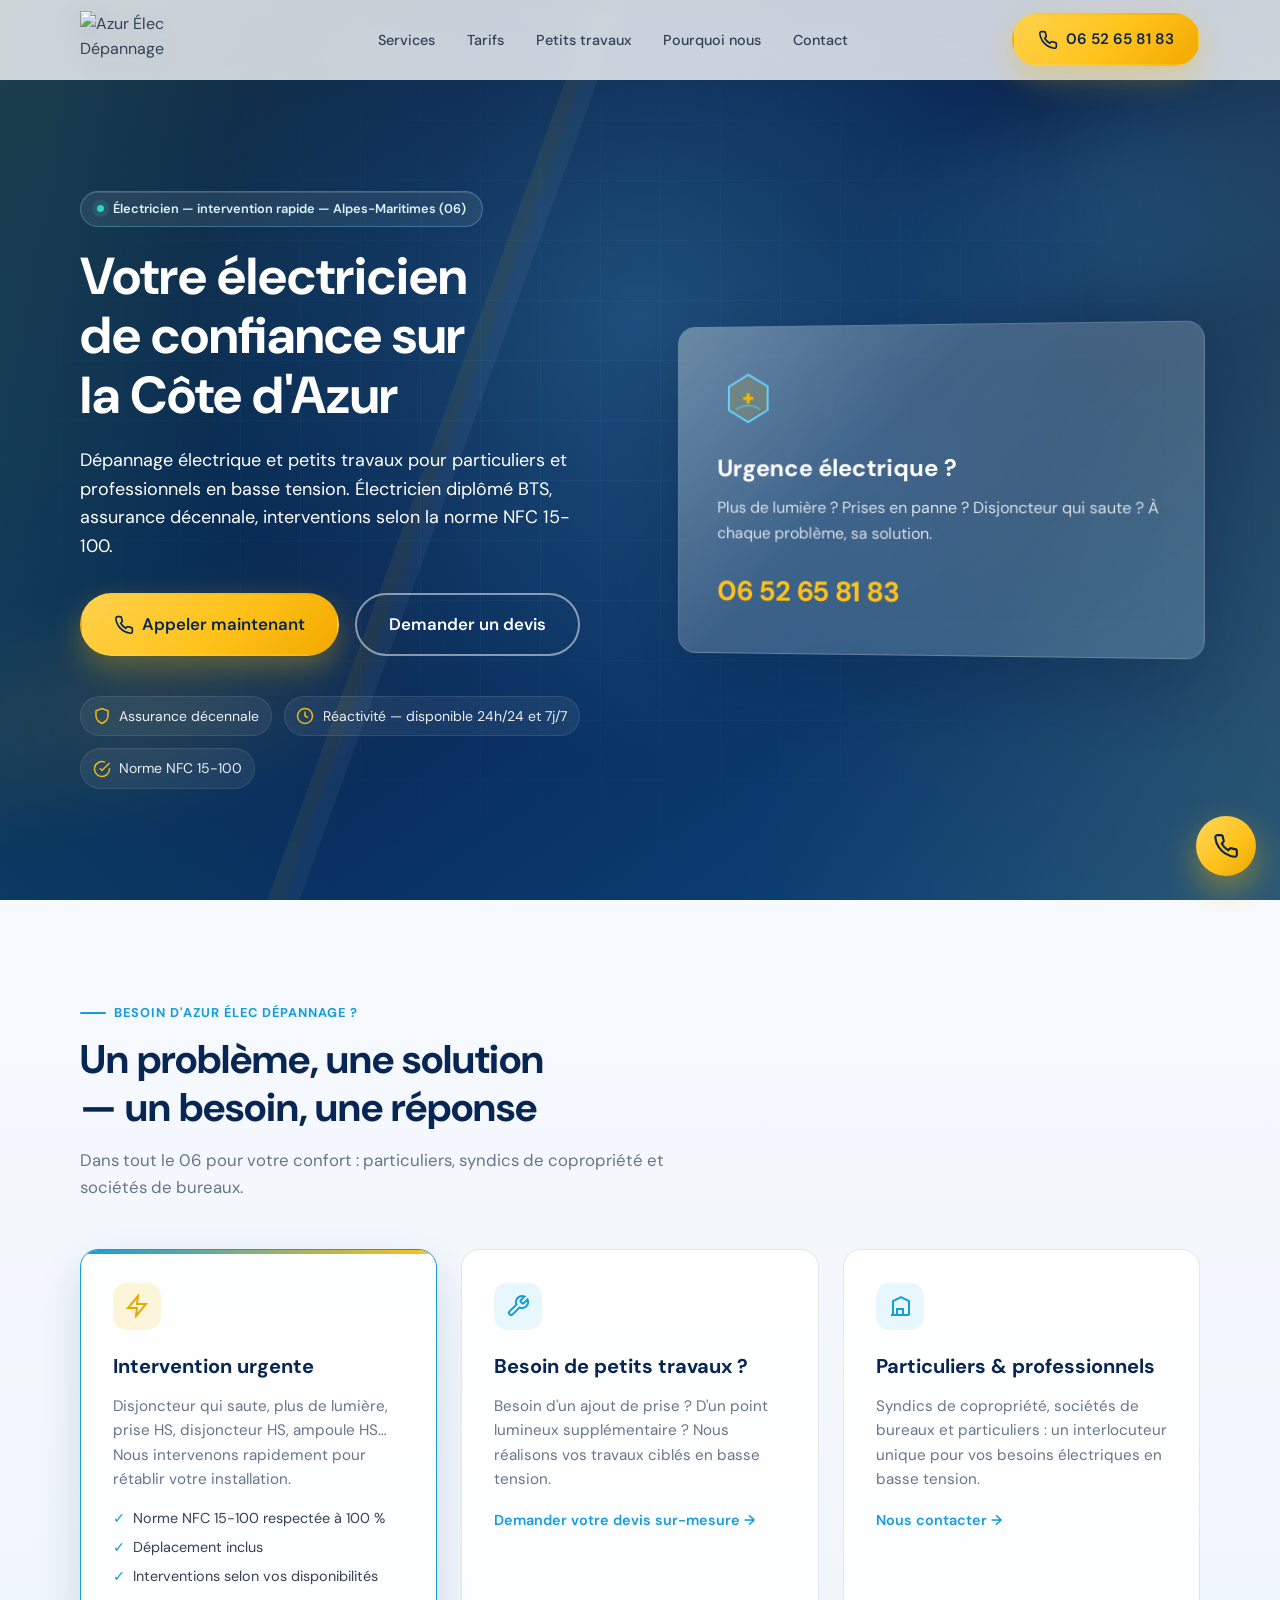
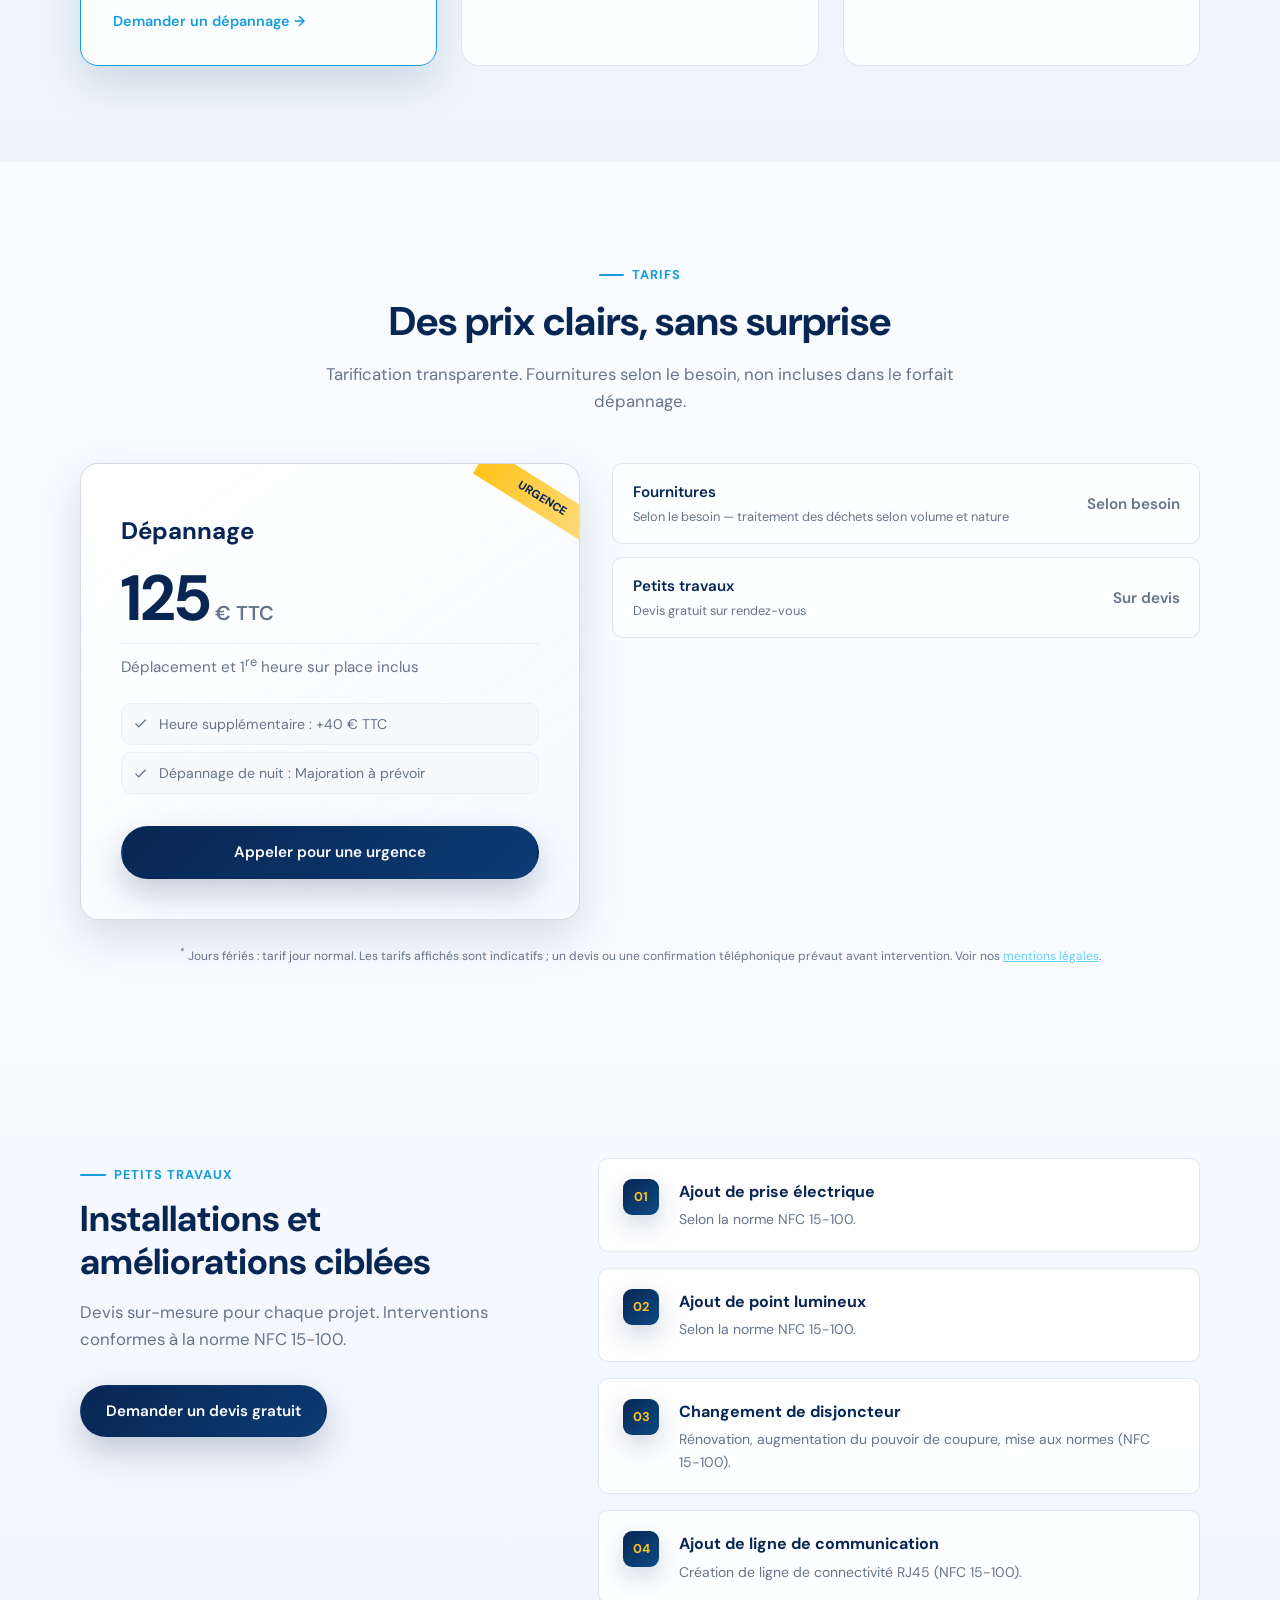
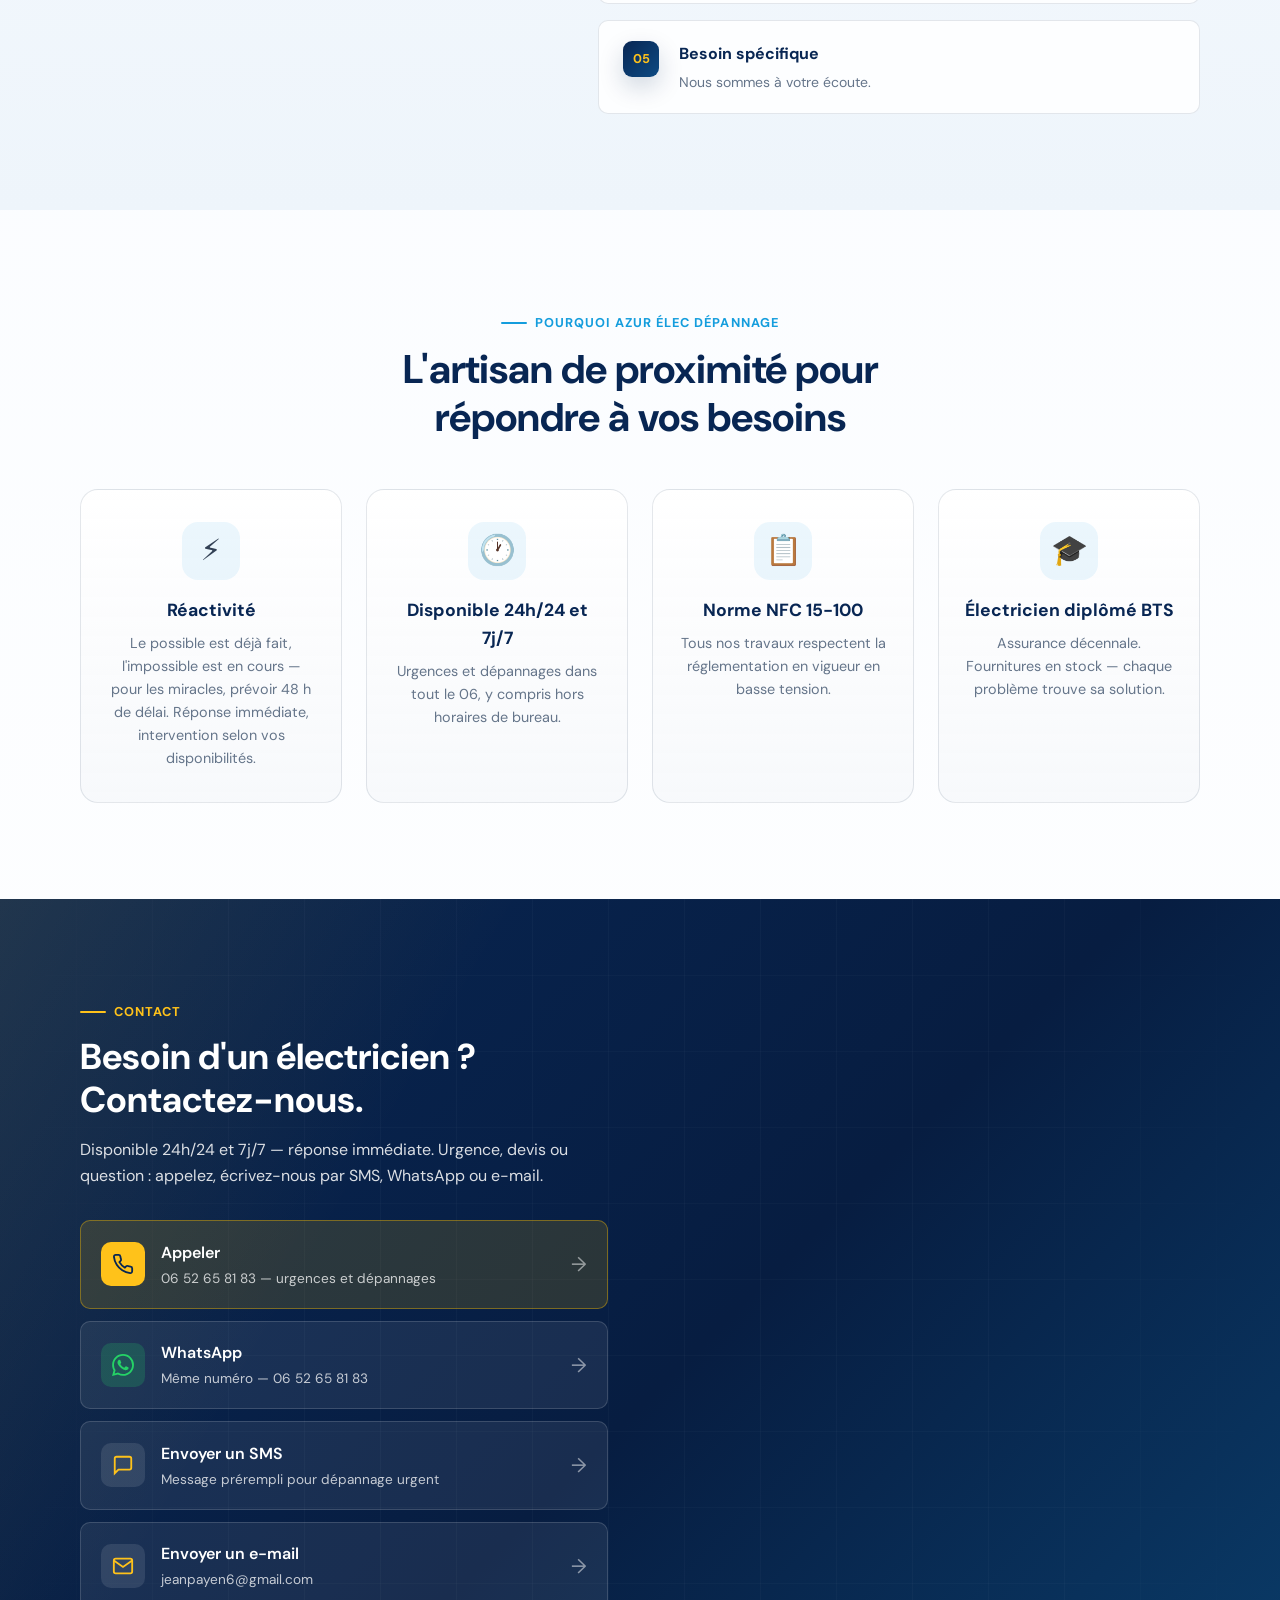
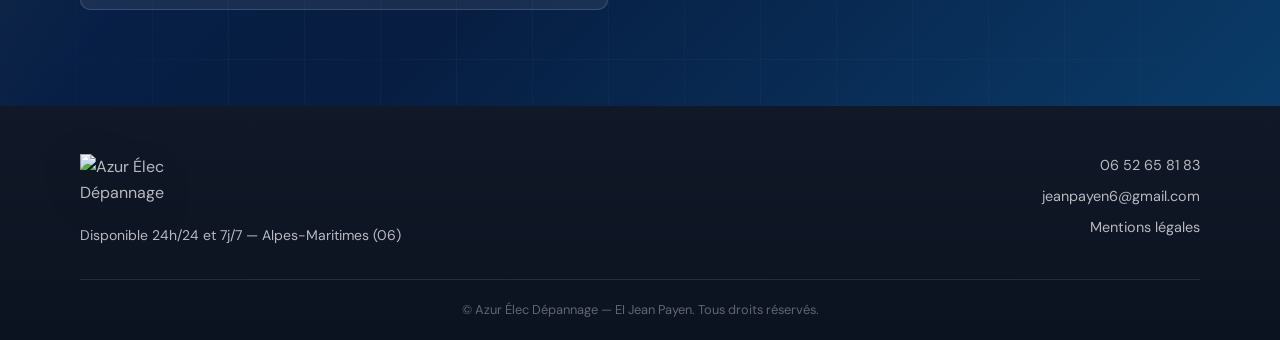
==== commit 252286d4: "majoration nuit" ====
--- a/site/index.html
+++ b/site/index.html
@@ -230,7 +230,7 @@
               </li>
               <li>
                 <svg viewBox="0 0 24 24" fill="none" stroke="currentColor" stroke-width="2" aria-hidden="true"><polyline points="20 6 9 17 4 12"/></svg>
-                Majoration de prix à prévoir
+                Dépannage de nuit : Majoration à prévoir
               </li>
             </ul>
             <a href="tel:+33652658183" class="btn btn--primary btn--block">Appeler pour une urgence</a>
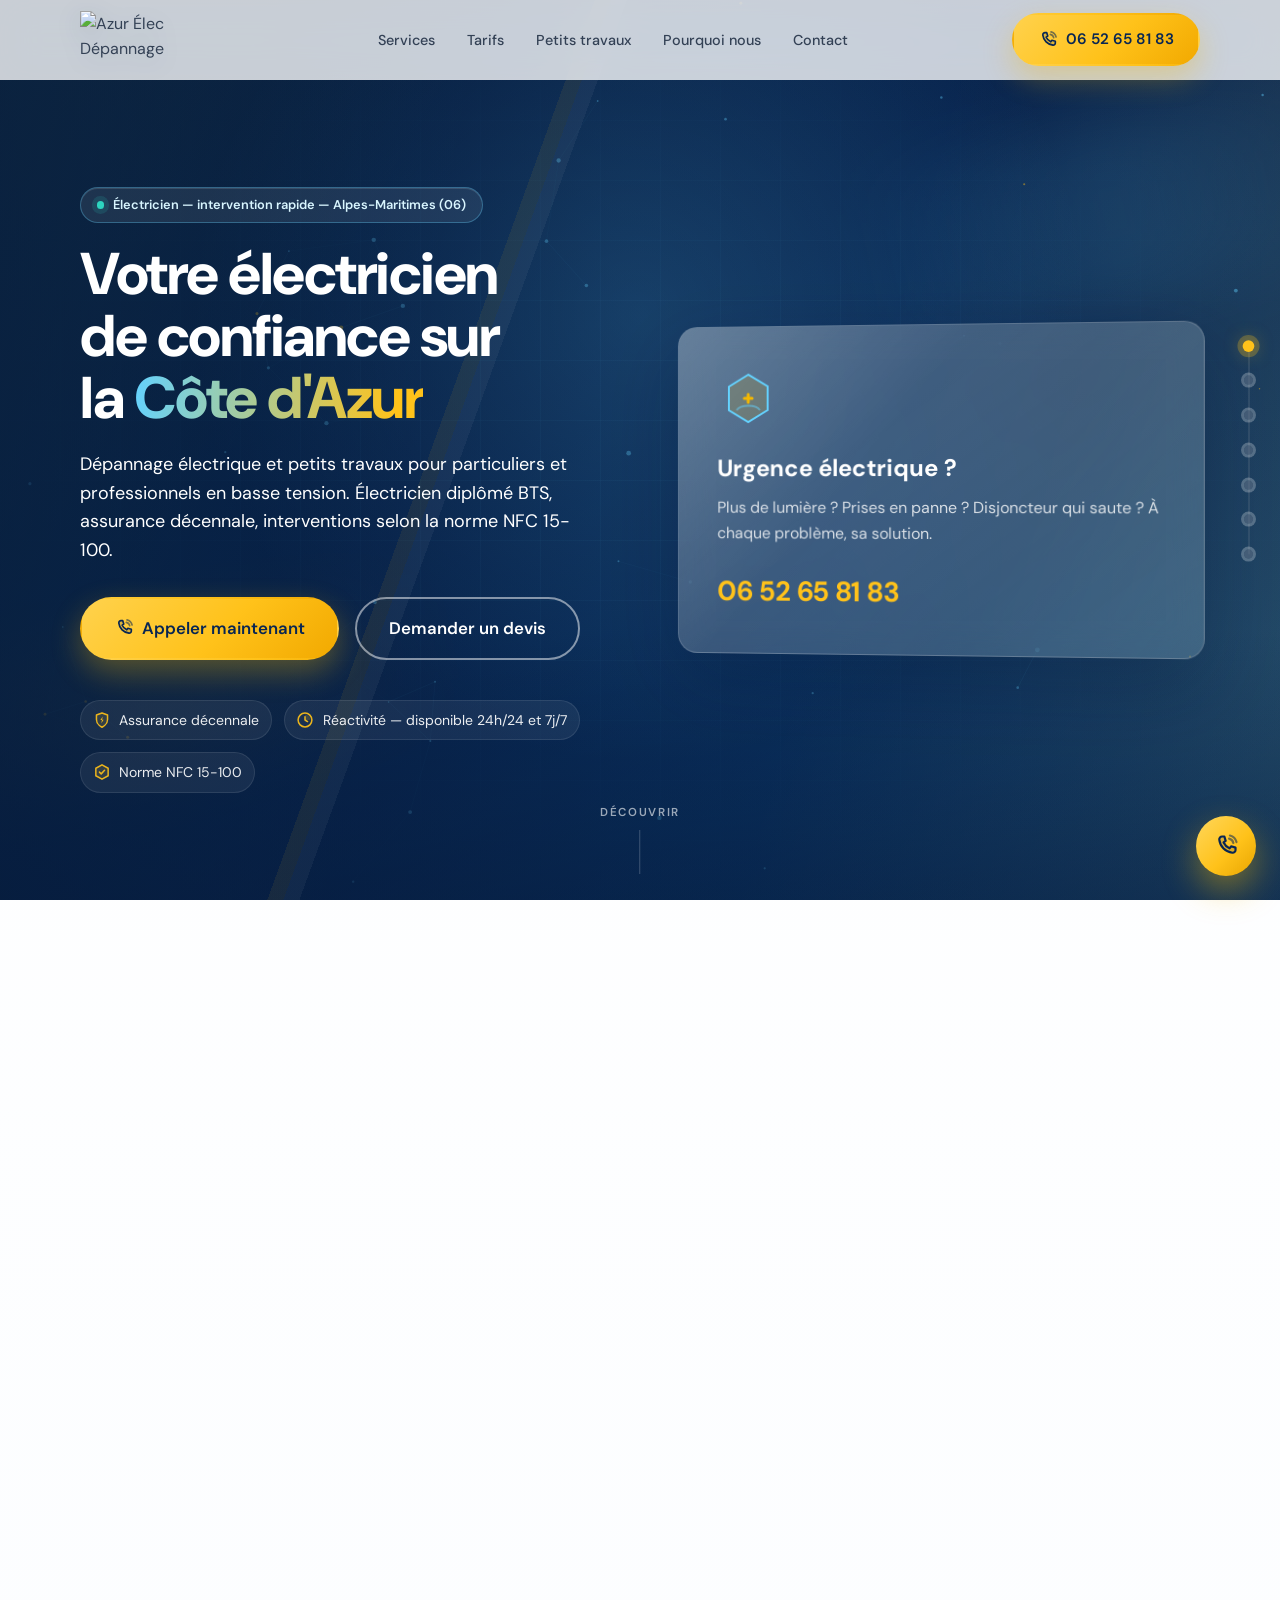
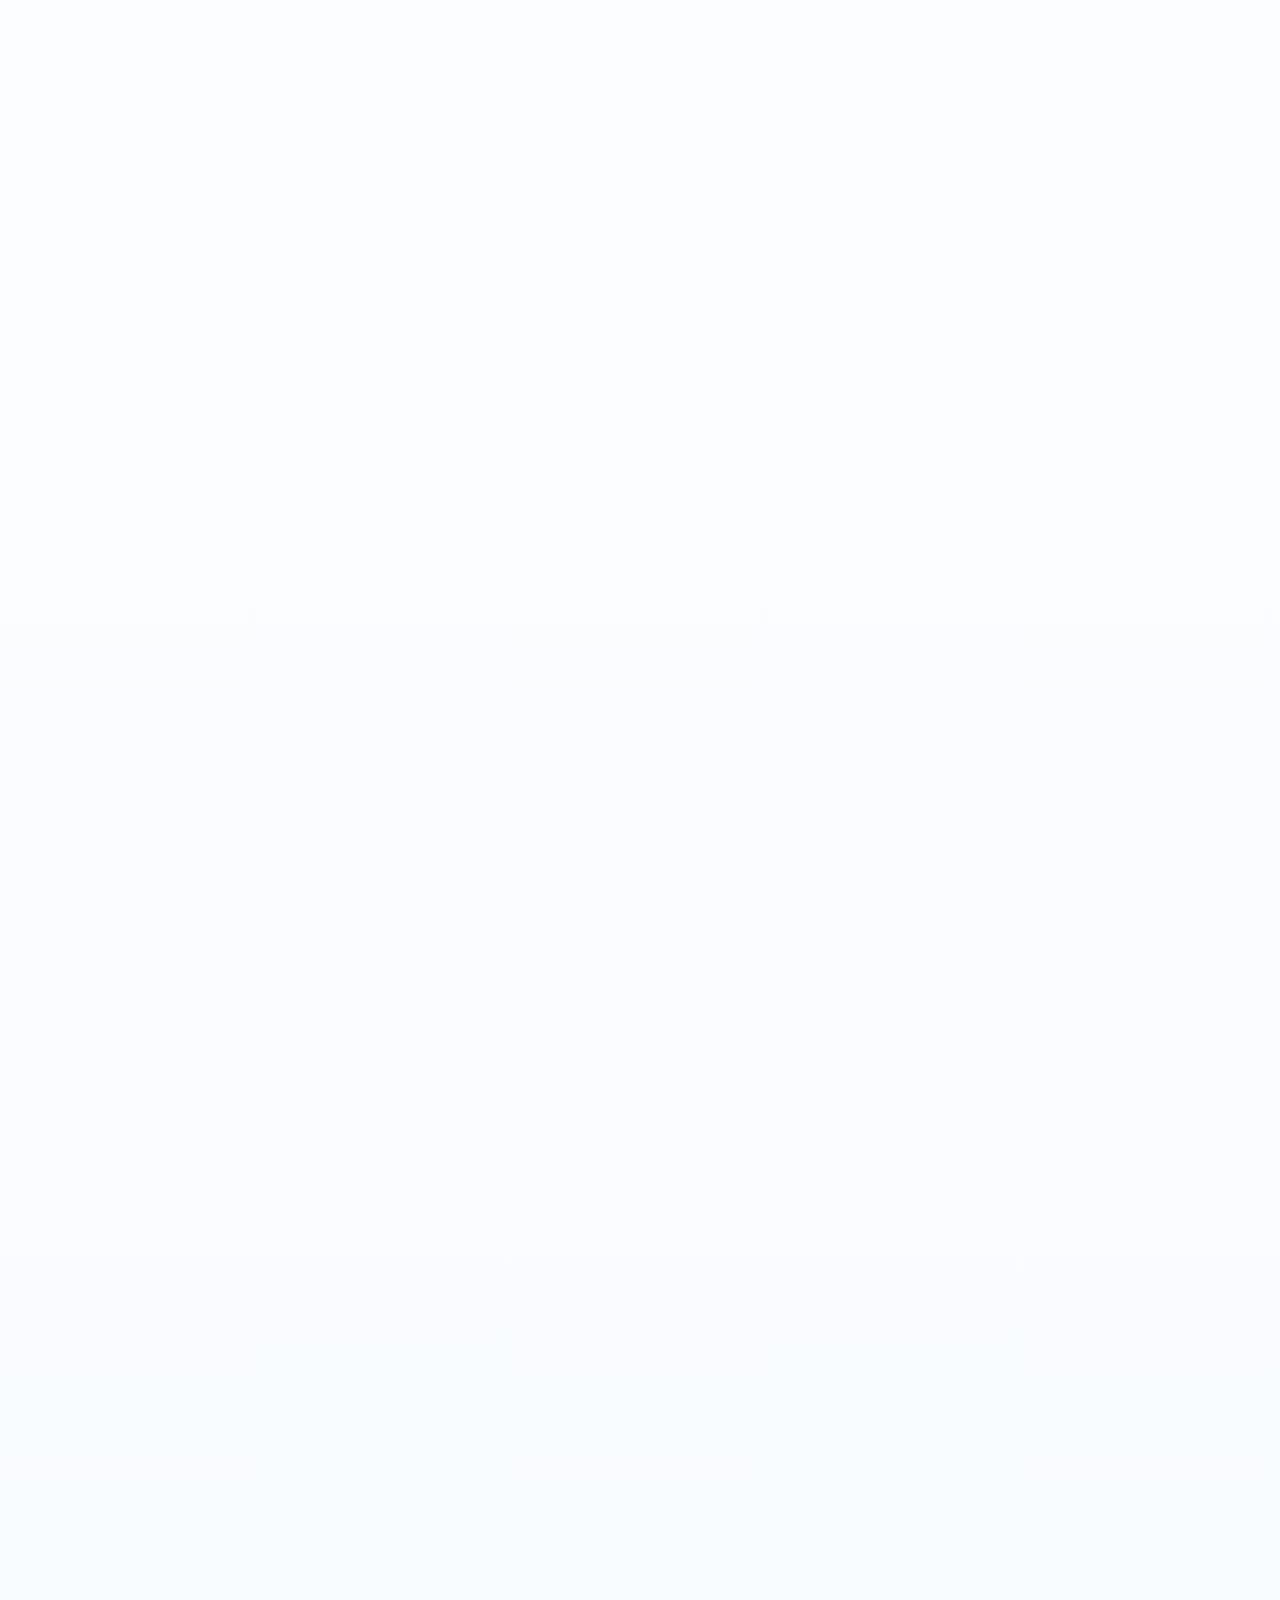
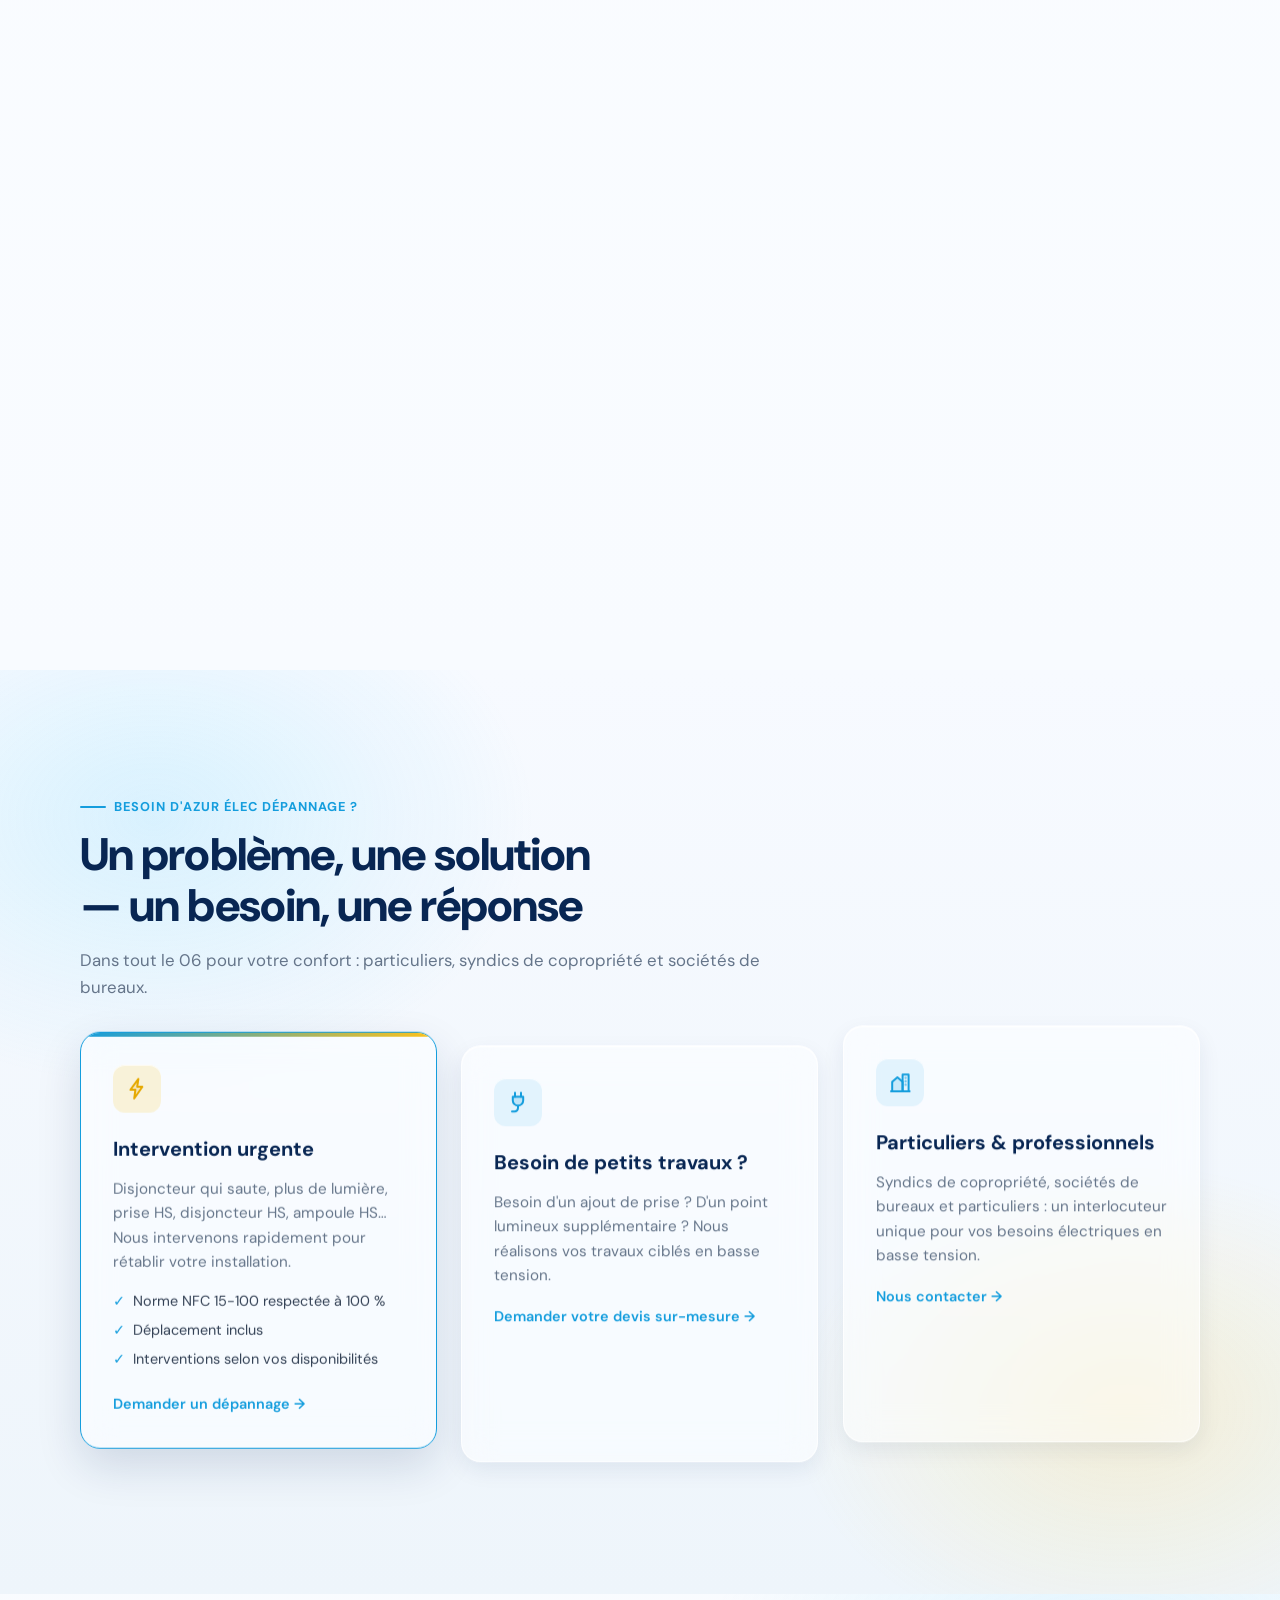
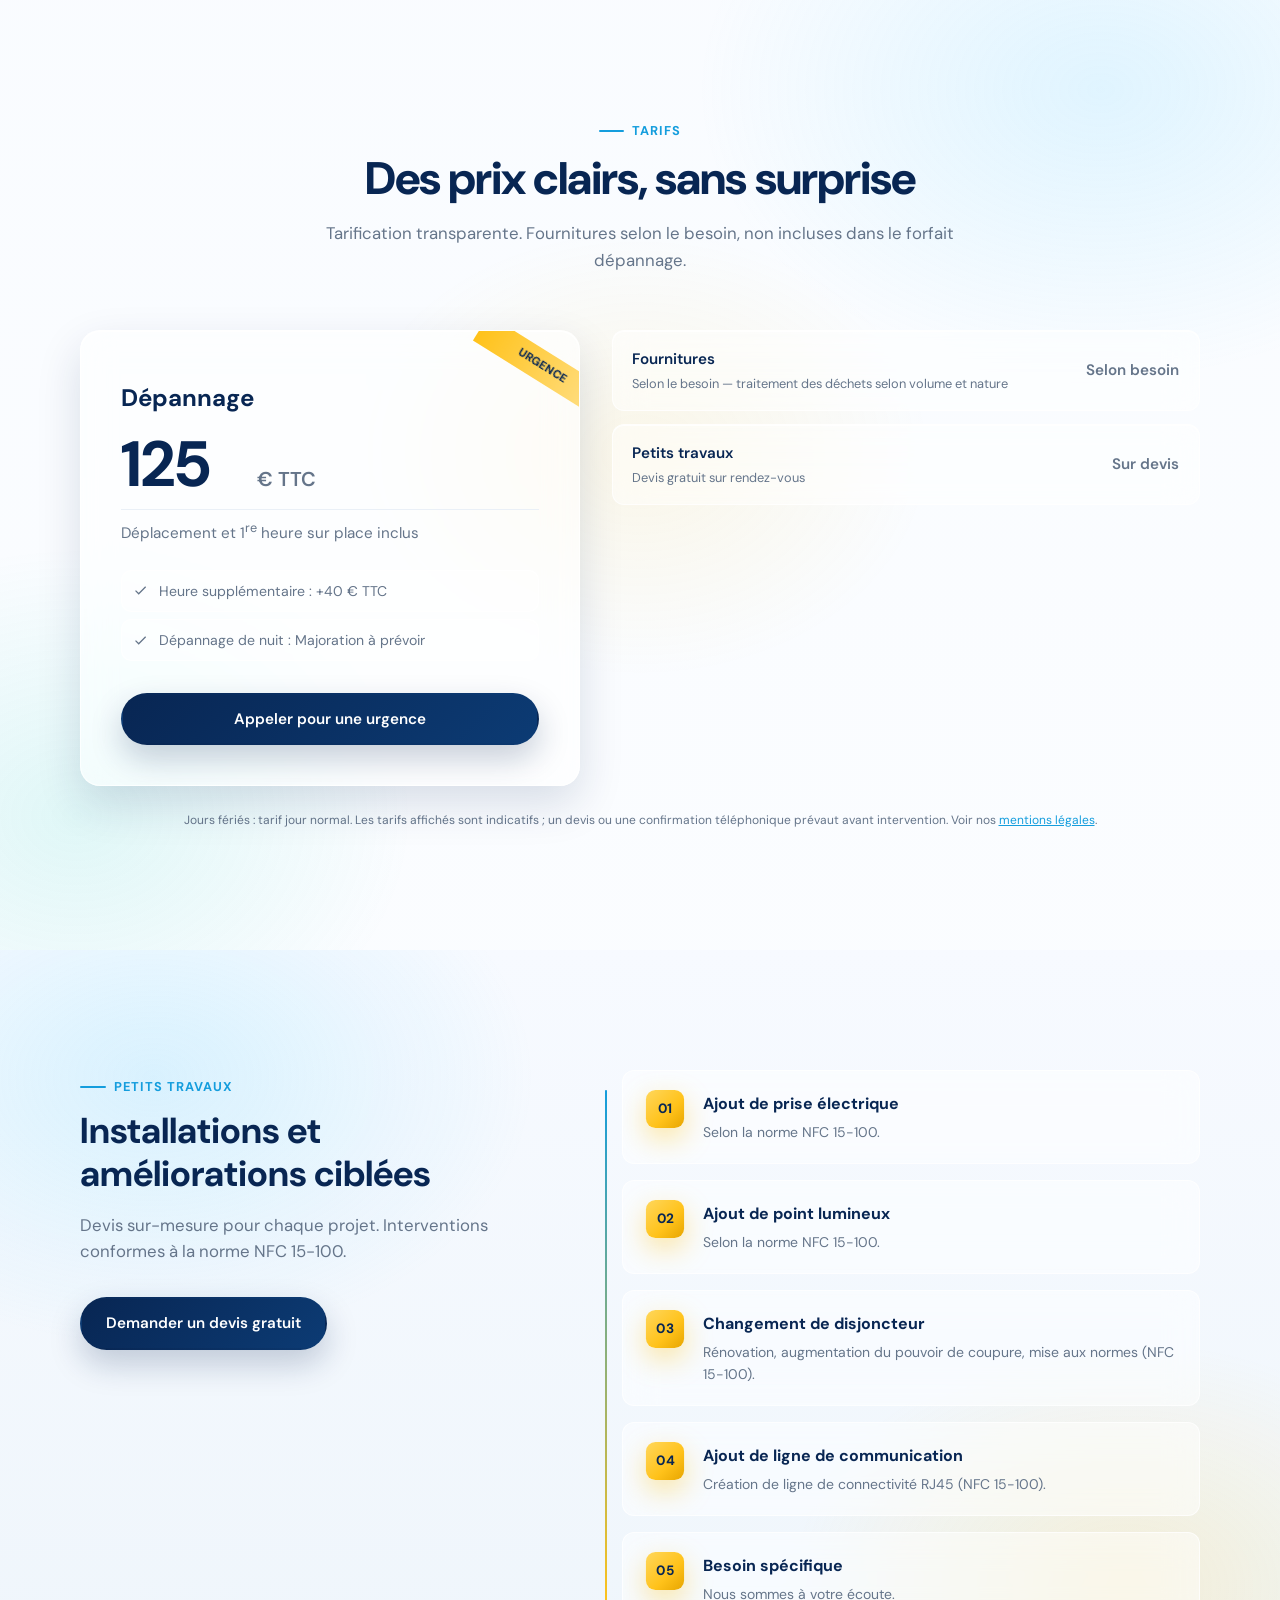
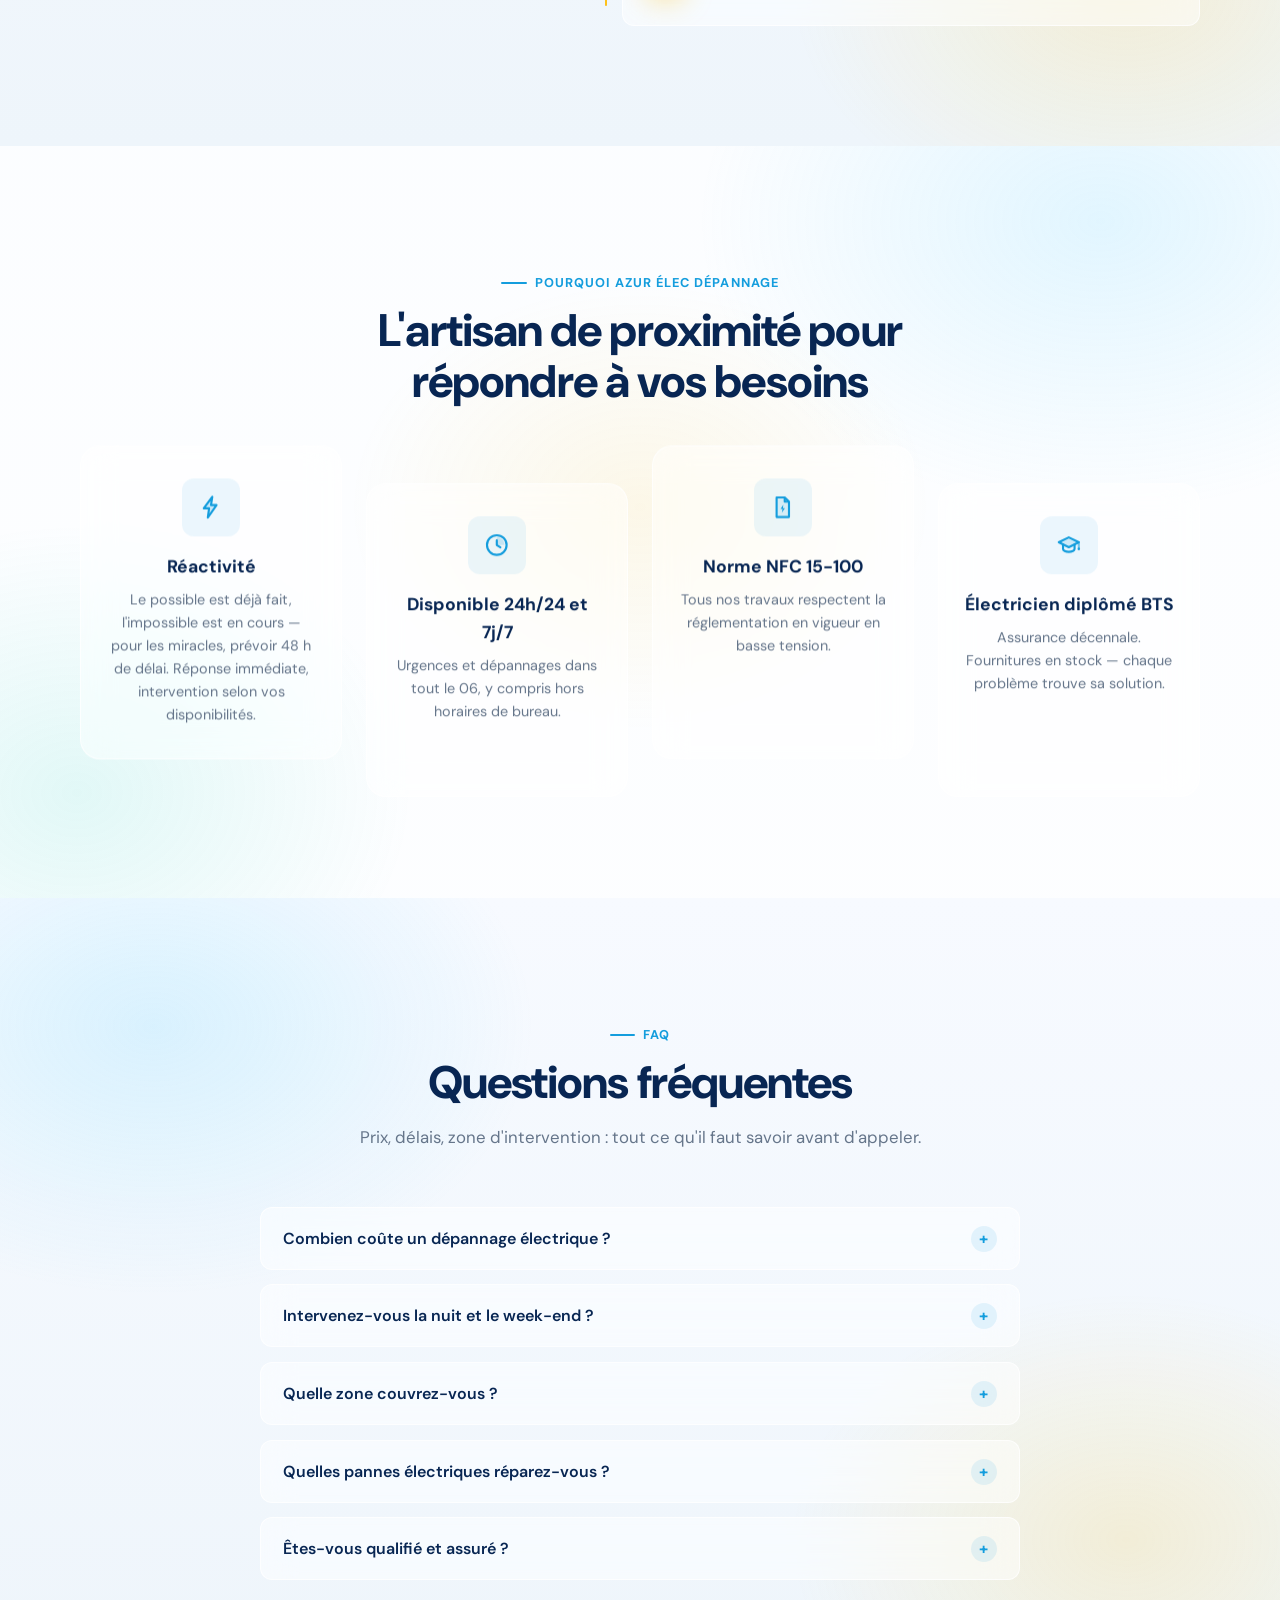
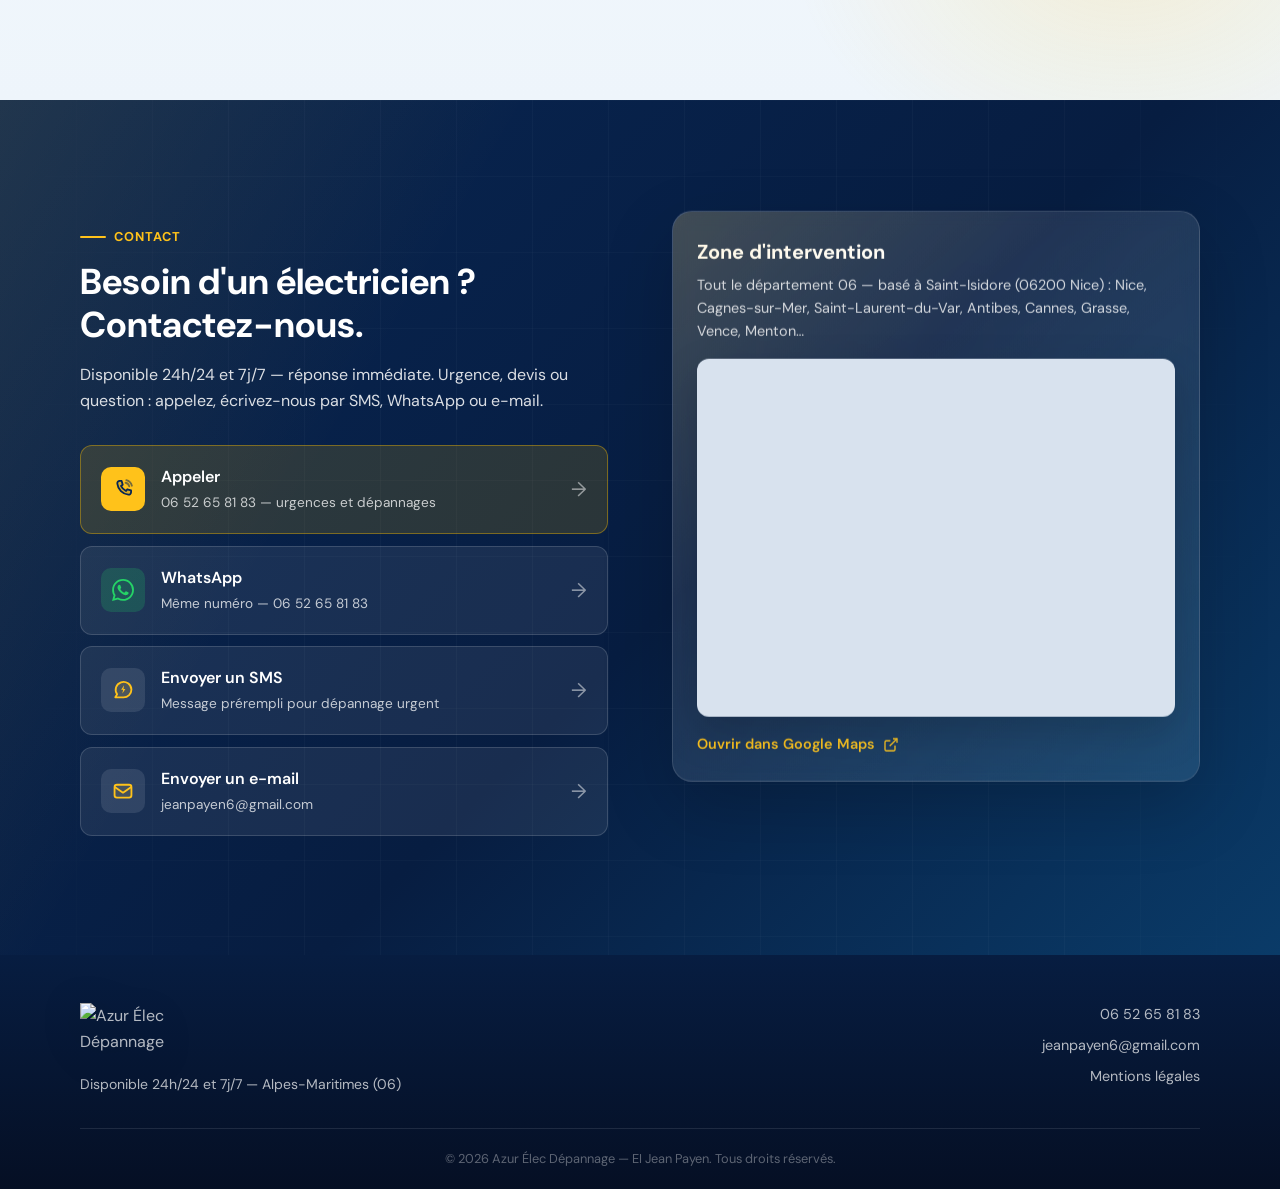
==== commit e2c54568: "Refonte immersive : hero scrollytelling, glassmorphism, SEO complet - Hero fusionne avec le recit en" ====
--- a/site/index.html
+++ b/site/index.html
@@ -3,9 +3,12 @@
 <head>
   <meta charset="UTF-8">
   <meta name="viewport" content="width=device-width, initial-scale=1.0">
-  <meta name="description" content="Électricien diplômé BTS : dépannage et petits travaux en basse tension. Disponibilité 24h/24 et 7j/7 dans tout le 06. Appelez le 06 52 65 81 83.">
-  <meta name="keywords" content="électricien, dépannage, panne électrique, prise, disjoncteur, Alpes-Maritimes, 06, Nice, Saint-Isidore">
+  <meta name="description" content="Électricien à Nice, dépannage 24h/24 et 7j/7 dans tout le 06 : 125 € TTC déplacement et 1re heure inclus. Diplômé BTS, assurance décennale. ☎ 06 52 65 81 83.">
+  <meta name="keywords" content="électricien, dépannage électrique, urgence, panne, prise, disjoncteur, tableau électrique, Alpes-Maritimes, 06, Nice, Saint-Isidore, Cannes, Antibes, Grasse">
   <meta name="robots" content="index, follow">
+  <meta name="geo.region" content="FR-06">
+  <meta name="geo.placename" content="Saint-Isidore, Nice, Alpes-Maritimes">
+  <meta name="ICBM" content="43.7353, 7.1925">
   <meta name="theme-color" content="#0d2b5e">
   <title>Dépannage électricien dans tout le 06 — Azur Élec Dépannage</title>
   <link rel="canonical" href="https://www.xn--azur-lec-dpannage-ftbf.fr/">
@@ -24,70 +27,174 @@
   <link rel="preconnect" href="https://fonts.googleapis.com">
   <link rel="preconnect" href="https://fonts.gstatic.com" crossorigin>
   <link rel="dns-prefetch" href="https://maps.google.com">
-  <link href="https://fonts.googleapis.com/css2?family=DM+Sans:ital,opsz,wght@0,9..40,400;0,9..40,500;0,9..40,600;0,9..40,700;1,9..40,400&display=swap" rel="stylesheet">
-  <link rel="stylesheet" href="css/style.css?v=20260606-2">
+  <link href="https://fonts.googleapis.com/css2?family=DM+Sans:ital,opsz,wght@0,9..40,400;0,9..40,500;0,9..40,600;0,9..40,700;0,9..40,800;1,9..40,400&display=swap" rel="stylesheet">
+  <link rel="stylesheet" href="css/style.css?v=20260610-8">
   <link rel="icon" href="assets/logo.png" type="image/png">
   <link rel="manifest" href="site.webmanifest">
   <script type="application/ld+json">
   {
     "@context": "https://schema.org",
-    "@type": "Electrician",
-    "@id": "https://www.xn--azur-lec-dpannage-ftbf.fr/#business",
-    "name": "Azur Élec Dépannage",
-    "legalName": "EI Jean Payen",
-    "url": "https://www.xn--azur-lec-dpannage-ftbf.fr/",
-    "image": "https://www.xn--azur-lec-dpannage-ftbf.fr/assets/logo-hero.png",
-    "logo": "https://www.xn--azur-lec-dpannage-ftbf.fr/assets/logo-hero.png",
-    "telephone": "+33652658183",
-    "email": "jeanpayen6@gmail.com",
-    "address": {
-      "@type": "PostalAddress",
-      "addressLocality": "Saint-Isidore",
-      "postalCode": "06200",
-      "addressRegion": "Alpes-Maritimes",
-      "addressCountry": "FR"
-    },
-    "areaServed": {
-      "@type": "AdministrativeArea",
-      "name": "Alpes-Maritimes"
-    },
-    "openingHours": "Mo-Su 00:00-24:00",
-    "priceRange": "€€",
-    "currenciesAccepted": "EUR",
-    "paymentAccepted": "Cash, Credit Card, Bank Transfer",
-    "contactPoint": {
-      "@type": "ContactPoint",
-      "telephone": "+33652658183",
-      "contactType": "customer service",
-      "availableLanguage": "fr"
-    },
-    "hasOfferCatalog": {
-      "@type": "OfferCatalog",
-      "name": "Prestations électriques",
-      "itemListElement": [
-        {
-          "@type": "Offer",
-          "name": "Dépannage électrique",
-          "price": "125",
-          "priceCurrency": "EUR",
-          "availability": "https://schema.org/InStock"
+    "@graph": [
+      {
+        "@type": "Electrician",
+        "@id": "https://www.xn--azur-lec-dpannage-ftbf.fr/#business",
+        "name": "Azur Élec Dépannage",
+        "legalName": "EI Jean Payen",
+        "slogan": "Un problème, une solution — un besoin, une réponse.",
+        "description": "Électricien diplômé BTS : dépannage électrique d'urgence 24h/24 et 7j/7 et petits travaux en basse tension dans tout le département des Alpes-Maritimes (06). Forfait dépannage 125 € TTC, déplacement et première heure inclus.",
+        "url": "https://www.xn--azur-lec-dpannage-ftbf.fr/",
+        "image": "https://www.xn--azur-lec-dpannage-ftbf.fr/assets/logo-hero.png",
+        "logo": "https://www.xn--azur-lec-dpannage-ftbf.fr/assets/logo-hero.png",
+        "telephone": "+33652658183",
+        "email": "jeanpayen6@gmail.com",
+        "address": {
+          "@type": "PostalAddress",
+          "addressLocality": "Saint-Isidore",
+          "postalCode": "06200",
+          "addressRegion": "Alpes-Maritimes",
+          "addressCountry": "FR"
         },
-        {
-          "@type": "Offer",
-          "name": "Petits travaux électriques",
-          "priceSpecification": {
-            "@type": "PriceSpecification",
-            "priceCurrency": "EUR",
-            "description": "Sur devis"
+        "geo": {
+          "@type": "GeoCoordinates",
+          "latitude": 43.7353,
+          "longitude": 7.1925
+        },
+        "areaServed": [
+          { "@type": "AdministrativeArea", "name": "Alpes-Maritimes" },
+          { "@type": "City", "name": "Nice" },
+          { "@type": "City", "name": "Cannes" },
+          { "@type": "City", "name": "Antibes" },
+          { "@type": "City", "name": "Cagnes-sur-Mer" },
+          { "@type": "City", "name": "Saint-Laurent-du-Var" },
+          { "@type": "City", "name": "Grasse" },
+          { "@type": "City", "name": "Carros" },
+          { "@type": "City", "name": "Vence" },
+          { "@type": "City", "name": "Menton" }
+        ],
+        "openingHoursSpecification": {
+          "@type": "OpeningHoursSpecification",
+          "dayOfWeek": ["Monday", "Tuesday", "Wednesday", "Thursday", "Friday", "Saturday", "Sunday"],
+          "opens": "00:00",
+          "closes": "23:59"
+        },
+        "priceRange": "€€",
+        "currenciesAccepted": "EUR",
+        "paymentAccepted": "Cash, Credit Card, Bank Transfer",
+        "knowsAbout": [
+          "Dépannage électrique d'urgence",
+          "Norme NFC 15-100",
+          "Tableau électrique et disjoncteurs",
+          "Installation de prises électriques",
+          "Points lumineux et éclairage",
+          "Lignes de communication RJ45",
+          "Basse tension"
+        ],
+        "contactPoint": {
+          "@type": "ContactPoint",
+          "telephone": "+33652658183",
+          "contactType": "customer service",
+          "availableLanguage": "fr"
+        },
+        "hasOfferCatalog": {
+          "@type": "OfferCatalog",
+          "name": "Prestations électriques",
+          "itemListElement": [
+            {
+              "@type": "Offer",
+              "name": "Dépannage électrique",
+              "description": "Déplacement et première heure sur place inclus. Heure supplémentaire : 40 € TTC. Majoration de nuit à prévoir.",
+              "price": "125",
+              "priceCurrency": "EUR",
+              "availability": "https://schema.org/InStock"
+            },
+            {
+              "@type": "Offer",
+              "name": "Petits travaux électriques",
+              "description": "Ajout de prise, point lumineux, changement de disjoncteur, ligne RJ45 — devis gratuit.",
+              "priceSpecification": {
+                "@type": "PriceSpecification",
+                "priceCurrency": "EUR",
+                "description": "Sur devis"
+              }
+            }
+          ]
+        }
+      },
+      {
+        "@type": "WebSite",
+        "@id": "https://www.xn--azur-lec-dpannage-ftbf.fr/#website",
+        "url": "https://www.xn--azur-lec-dpannage-ftbf.fr/",
+        "name": "Azur Élec Dépannage",
+        "inLanguage": "fr-FR",
+        "publisher": { "@id": "https://www.xn--azur-lec-dpannage-ftbf.fr/#business" }
+      },
+      {
+        "@type": "FAQPage",
+        "@id": "https://www.xn--azur-lec-dpannage-ftbf.fr/#faq",
+        "mainEntity": [
+          {
+            "@type": "Question",
+            "name": "Combien coûte un dépannage électrique ?",
+            "acceptedAnswer": {
+              "@type": "Answer",
+              "text": "Le forfait dépannage est de 125 € TTC, déplacement et première heure sur place inclus. Chaque heure supplémentaire est facturée 40 € TTC. Une majoration s'applique la nuit ; les jours fériés restent au tarif normal. Le tarif est confirmé par téléphone avant toute intervention."
+            }
+          },
+          {
+            "@type": "Question",
+            "name": "Intervenez-vous la nuit et le week-end ?",
+            "acceptedAnswer": {
+              "@type": "Answer",
+              "text": "Oui, Azur Élec Dépannage est disponible 24h/24 et 7j/7, week-ends et jours fériés compris, dans tout le département des Alpes-Maritimes. Une majoration est à prévoir pour les dépannages de nuit."
+            }
+          },
+          {
+            "@type": "Question",
+            "name": "Quelle zone couvrez-vous ?",
+            "acceptedAnswer": {
+              "@type": "Answer",
+              "text": "Tout le département des Alpes-Maritimes (06), avec une base à Saint-Isidore (06200 Nice) : Nice, Cagnes-sur-Mer, Saint-Laurent-du-Var, Antibes, Cannes, Grasse, Carros, Vence, Menton et leurs alentours. Le déplacement est inclus dans le forfait."
+            }
+          },
+          {
+            "@type": "Question",
+            "name": "Quelles pannes électriques réparez-vous ?",
+            "acceptedAnswer": {
+              "@type": "Answer",
+              "text": "Disjoncteur qui saute, perte totale ou partielle de courant, prises hors service, problèmes d'éclairage, tableau électrique. Nous réalisons aussi les petits travaux : ajout de prise, point lumineux, changement de disjoncteur, ligne RJ45 — le tout conforme à la norme NFC 15-100."
+            }
+          },
+          {
+            "@type": "Question",
+            "name": "Êtes-vous qualifié et assuré ?",
+            "acceptedAnswer": {
+              "@type": "Answer",
+              "text": "Oui : électricien diplômé BTS, couvert par une assurance décennale. Toutes les interventions respectent la norme NFC 15-100 en basse tension."
+            }
           }
-        }
-      ]
-    }
+        ]
+      }
+    ]
   }
   </script>
 </head>
 <body>
   <a class="skip-link" href="#contenu">Aller au contenu</a>
+
+  <div class="scroll-progress" id="scroll-progress" aria-hidden="true"></div>
+
+  <nav class="thread" aria-label="Progression de la page">
+    <span class="thread__track" aria-hidden="true"><span class="thread__fill"></span></span>
+    <ul>
+      <li><a href="#accueil" data-label="Accueil"></a></li>
+      <li><a href="#services" data-label="Services"></a></li>
+      <li><a href="#tarifs" data-label="Tarifs"></a></li>
+      <li><a href="#petits-travaux" data-label="Petits travaux"></a></li>
+      <li><a href="#pourquoi" data-label="Pourquoi nous"></a></li>
+      <li><a href="#faq" data-label="FAQ"></a></li>
+      <li><a href="#contact" data-label="Contact"></a></li>
+    </ul>
+  </nav>
 
   <header class="header" id="header">
     <div class="header__inner container">
@@ -104,8 +211,8 @@
         </ul>
       </nav>
       <a href="tel:+33652658183" class="btn btn--accent header__cta">
-        <svg class="icon" viewBox="0 0 24 24" fill="none" stroke="currentColor" stroke-width="2" aria-hidden="true"><path d="M22 16.92v3a2 2 0 0 1-2.18 2 19.79 19.79 0 0 1-8.63-3.07 19.5 19.5 0 0 1-6-6 19.79 19.79 0 0 1-3.07-8.67A2 2 0 0 1 4.11 2h3a2 2 0 0 1 2 1.72c.127.96.361 1.903.7 2.81a2 2 0 0 1-.45 2.11L8.09 9.91a16 16 0 0 0 6 6l1.27-1.27a2 2 0 0 1 2.11-.45c.907.339 1.85.573 2.81.7A2 2 0 0 1 22 16.92z"/></svg>
-        06 52 65 81 83
+        <svg class="icon" viewBox="0 0 24 24" fill="none" stroke="currentColor" stroke-width="2" aria-hidden="true"><path d="M8.4 3.2h2.1l1.2 4.1-1.9 1.4a11.6 11.6 0 0 0 5.5 5.5l1.4-1.9 4.1 1.2v2.1a2.6 2.6 0 0 1-2.9 2.6C11.5 17.5 6.5 12.5 5.8 6.1a2.6 2.6 0 0 1 2.6-2.9z" stroke="currentColor" stroke-width="2" stroke-linejoin="round" fill="currentColor" fill-opacity="0.14"/><path d="M14.8 5.2a5.2 5.2 0 0 1 4 4" stroke="currentColor" stroke-width="2" stroke-linecap="round" fill="none" opacity="0.55"/><path d="M15.6 2.3a8.4 8.4 0 0 1 6.1 6.1" stroke="currentColor" stroke-width="2" stroke-linecap="round" fill="none" opacity="0.55"/></svg>
+        <span class="header__cta-label">06 52 65 81 83</span>
       </a>
       <button class="burger" id="burger" type="button" aria-label="Ouvrir le menu" aria-expanded="false" aria-controls="nav">
         <span></span><span></span><span></span>
@@ -114,43 +221,80 @@
   </header>
 
   <main id="contenu">
-    <section class="hero">
+    <section class="hero" id="accueil">
+      <div class="hero__sticky">
       <div class="hero__bg" aria-hidden="true">
         <div class="hero__grid"></div>
         <div class="hero__glow hero__glow--1"></div>
         <div class="hero__glow hero__glow--2"></div>
+        <!-- Vidéo pilotée par le scroll (Pexels, libre d'usage commercial) :
+             rampe noir → braise → pleine lumière. Elle avance quand on
+             descend, recule quand on remonte — jamais en boucle. -->
+        <video class="hero__video" id="hero-video" muted playsinline preload="auto">
+          <source src="assets/hero-scrub.mp4" type="video/mp4">
+        </video>
+        <canvas class="hero__canvas" id="hero-canvas"></canvas>
       </div>
       <div class="container hero__content">
         <div class="hero__text">
+        <div class="hero__intro">
           <span class="badge">Électricien — intervention rapide — Alpes-Maritimes (06)</span>
-          <h1>Votre électricien de confiance sur la Côte d'Azur</h1>
+          <h1>Votre électricien de confiance sur la <span class="hero__title-accent">Côte d'Azur</span></h1>
           <p class="hero__lead">
             Dépannage électrique et petits travaux pour particuliers et professionnels en basse tension.
             Électricien diplômé BTS, assurance décennale, interventions selon la norme NFC 15-100.
           </p>
           <div class="hero__actions">
             <a href="tel:+33652658183" class="btn btn--accent btn--lg">
-              <svg class="icon" viewBox="0 0 24 24" fill="none" stroke="currentColor" stroke-width="2" aria-hidden="true"><path d="M22 16.92v3a2 2 0 0 1-2.18 2 19.79 19.79 0 0 1-8.63-3.07 19.5 19.5 0 0 1-6-6 19.79 19.79 0 0 1-3.07-8.67A2 2 0 0 1 4.11 2h3a2 2 0 0 1 2 1.72c.127.96.361 1.903.7 2.81a2 2 0 0 1-.45 2.11L8.09 9.91a16 16 0 0 0 6 6l1.27-1.27a2 2 0 0 1 2.11-.45c.907.339 1.85.573 2.81.7A2 2 0 0 1 22 16.92z"/></svg>
+              <svg class="icon" viewBox="0 0 24 24" fill="none" stroke="currentColor" stroke-width="2" aria-hidden="true"><path d="M8.4 3.2h2.1l1.2 4.1-1.9 1.4a11.6 11.6 0 0 0 5.5 5.5l1.4-1.9 4.1 1.2v2.1a2.6 2.6 0 0 1-2.9 2.6C11.5 17.5 6.5 12.5 5.8 6.1a2.6 2.6 0 0 1 2.6-2.9z" stroke="currentColor" stroke-width="2" stroke-linejoin="round" fill="currentColor" fill-opacity="0.14"/><path d="M14.8 5.2a5.2 5.2 0 0 1 4 4" stroke="currentColor" stroke-width="2" stroke-linecap="round" fill="none" opacity="0.55"/><path d="M15.6 2.3a8.4 8.4 0 0 1 6.1 6.1" stroke="currentColor" stroke-width="2" stroke-linecap="round" fill="none" opacity="0.55"/></svg>
               Appeler maintenant
             </a>
             <a href="#contact" class="btn btn--outline btn--lg btn--light">Demander un devis</a>
           </div>
           <ul class="hero__trust">
             <li>
-              <svg viewBox="0 0 24 24" fill="none" stroke="currentColor" stroke-width="2" aria-hidden="true"><path d="M12 22s8-4 8-10V5l-8-3-8 3v7c0 6 8 10 8 10z"/></svg>
+              <svg viewBox="0 0 24 24" fill="none" aria-hidden="true"><path d="M12 21.6S4.6 18.2 4.6 11.2V5.4L12 2.6l7.4 2.8v5.8c0 7-7.4 10.4-7.4 10.4z" stroke="currentColor" stroke-width="2" stroke-linejoin="round" fill="currentColor" fill-opacity="0.12"/><path d="M12.9 7.4 9.8 11.9h2.1l-.8 4.3 3.1-4.5h-2l.7-4.3z" fill="currentColor"/></svg>
               Assurance décennale
             </li>
             <li>
-              <svg viewBox="0 0 24 24" fill="none" stroke="currentColor" stroke-width="2" aria-hidden="true"><circle cx="12" cy="12" r="10"/><polyline points="12 6 12 12 16 14"/></svg>
+              <svg viewBox="0 0 24 24" fill="none" aria-hidden="true"><circle cx="12" cy="12" r="9.2" stroke="currentColor" stroke-width="2"/><path d="M12 12V4.8A7.2 7.2 0 0 1 19.2 12z" fill="currentColor" fill-opacity="0.18"/><path d="M12 7.6V12l3.4 2.1" stroke="currentColor" stroke-width="2" stroke-linecap="round" stroke-linejoin="round"/></svg>
               Réactivité — disponible 24h/24 et 7j/7
             </li>
             <li>
-              <svg viewBox="0 0 24 24" fill="none" stroke="currentColor" stroke-width="2" aria-hidden="true"><path d="M22 11.08V12a10 10 0 1 1-5.93-9.14"/><polyline points="22 4 12 14.01 9 11.01"/></svg>
+              <svg viewBox="0 0 24 24" fill="none" aria-hidden="true"><path d="M12 2.4 20.2 7v10L12 21.6 3.8 17V7z" stroke="currentColor" stroke-width="2" stroke-linejoin="round" fill="currentColor" fill-opacity="0.12"/><path d="m8.6 12.2 2.3 2.3 4.5-4.8" stroke="currentColor" stroke-width="2" stroke-linecap="round" stroke-linejoin="round"/></svg>
               Norme NFC 15-100
             </li>
           </ul>
         </div>
+        <div class="hero__story" aria-label="Déroulement d'une intervention">
+          <span class="section__label section__label--light">Comment ça se passe</span>
+          <h2 class="hero__story-title">Une panne ? Trois étapes, et la lumière revient.</h2>
+          <div class="scrolly__steps">
+            <div class="scrolly__step is-active">
+              <span class="scrolly__step-num">01</span>
+              <h3>Vous appelez</h3>
+              <p>Décrivez votre panne au 06 52 65 81 83. Disponible 24h/24 et 7j/7, réponse immédiate dans tout le 06.</p>
+            </div>
+            <div class="scrolly__step">
+              <span class="scrolly__step-num">02</span>
+              <h3>Diagnostic sur place</h3>
+              <p>Déplacement inclus. L'origine de la panne est identifiée, expliquée clairement et chiffrée avant toute réparation.</p>
+            </div>
+            <div class="scrolly__step">
+              <span class="scrolly__step-num">03</span>
+              <h3>Le courant est rétabli</h3>
+              <p>Réparation dans les règles de l'art, conforme à la norme NFC 15-100. Vous retrouvez la lumière.</p>
+            </div>
+          </div>
+          <div class="scrolly__progress" aria-hidden="true">
+            <span class="scrolly__counter">01</span>
+            <span class="scrolly__bar"><span class="scrolly__bar-fill"></span></span>
+            <span>03</span>
+          </div>
+        </div>
+        </div>
         <div class="hero__visual" aria-hidden="true">
+          <div class="hero__cardwrap">
           <div class="hero__card">
             <div class="hero__card-icon">
               <svg viewBox="0 0 64 64" fill="none" aria-hidden="true">
@@ -163,7 +307,46 @@
             <p class="hero__card-text">Plus de lumière ? Prises en panne ? Disjoncteur qui saute ? À chaque problème, sa solution.</p>
             <a href="tel:+33652658183" class="hero__card-phone">06 52 65 81 83</a>
           </div>
-        </div>
+          </div>
+          <!-- Scène maison / téléphone / tableau : le courant se trace au fil
+               des étapes du récit (pilotée par main.js) -->
+          <div class="hero__scene">
+            <svg class="scene" viewBox="0 0 480 460" fill="none" xmlns="http://www.w3.org/2000/svg">
+              <defs>
+                <radialGradient id="bulbGlow" cx="50%" cy="50%" r="50%">
+                  <stop offset="0%" stop-color="#ffd75c" stop-opacity="0.85"/>
+                  <stop offset="100%" stop-color="#ffd75c" stop-opacity="0"/>
+                </radialGradient>
+              </defs>
+              <path class="scene__house" d="M240 48 L426 162 V412 H54 V162 Z" stroke="rgba(99,210,255,0.4)" stroke-width="2" stroke-linejoin="round"/>
+              <circle class="scene__bulb-glow" cx="240" cy="176" r="112" fill="url(#bulbGlow)" opacity="0"/>
+              <g class="scene__bulb">
+                <path d="M240 86v54" stroke="rgba(255,255,255,0.35)" stroke-width="2"/>
+                <circle cx="240" cy="170" r="26" stroke="#ffd75c" stroke-width="2.5" fill="rgba(255,210,90,0.07)"/>
+                <path d="M232 204h16M234 212h12" stroke="rgba(255,255,255,0.5)" stroke-width="2.5" stroke-linecap="round"/>
+                <path d="M232 168c2-8 14-8 16 0" stroke="#ffd75c" stroke-width="2" stroke-linecap="round"/>
+              </g>
+              <g class="scene__panel">
+                <rect x="96" y="244" width="74" height="100" rx="12" stroke="rgba(255,255,255,0.55)" stroke-width="2"/>
+                <circle class="scene__led" cx="133" cy="270" r="5" fill="rgba(255,255,255,0.3)"/>
+                <rect x="119" y="292" width="28" height="38" rx="7" stroke="rgba(255,255,255,0.45)" stroke-width="2"/>
+                <path d="M133 300v10" stroke="rgba(255,255,255,0.6)" stroke-width="2.5" stroke-linecap="round"/>
+              </g>
+              <g class="scene__phone">
+                <circle class="scene__pulse" cx="348" cy="318" r="24" stroke="rgba(99,210,255,0.55)" stroke-width="2"/>
+                <rect x="320" y="318" width="56" height="94" rx="13" stroke="rgba(255,255,255,0.6)" stroke-width="2"/>
+                <circle cx="348" cy="394" r="4" fill="rgba(255,255,255,0.5)"/>
+              </g>
+              <path d="M348 314 C338 258 262 292 172 282 C120 276 112 250 138 240 C176 226 216 226 236 204" stroke="rgba(255,255,255,0.1)" stroke-width="3" stroke-linecap="round"/>
+              <path class="scene__wire" d="M348 314 C338 258 262 292 172 282 C120 276 112 250 138 240 C176 226 216 226 236 204" stroke="#ffc21a" stroke-width="3" stroke-linecap="round"/>
+            </svg>
+          </div>
+        </div>
+      </div>
+      <a class="hero__scroll" href="#services">
+        Découvrir
+        <span aria-hidden="true"></span>
+      </a>
       </div>
     </section>
 
@@ -177,7 +360,7 @@
         <div class="cards">
           <article class="card card--featured">
             <div class="card__icon card__icon--yellow" aria-hidden="true">
-              <svg viewBox="0 0 24 24" fill="none" stroke="currentColor" stroke-width="2"><polygon points="13 2 3 14 12 14 11 22 21 10 12 10 13 2"/></svg>
+              <svg viewBox="0 0 24 24" fill="none" stroke="currentColor" stroke-width="2"><path d="M13.4 2.2 5.4 13h5l-1.2 8.8L17.4 10h-5.2l1.2-7.8z" fill="currentColor" fill-opacity="0.16" stroke="currentColor" stroke-width="2" stroke-linejoin="round"/></svg>
             </div>
             <h3>Intervention urgente</h3>
             <p>Disjoncteur qui saute, plus de lumière, prise HS, disjoncteur HS, ampoule HS… Nous intervenons rapidement pour rétablir votre installation.</p>
@@ -190,7 +373,7 @@
           </article>
           <article class="card">
             <div class="card__icon" aria-hidden="true">
-              <svg viewBox="0 0 24 24" fill="none" stroke="currentColor" stroke-width="2"><path d="M14.7 6.3a1 1 0 0 0 0 1.4l1.6 1.6a1 1 0 0 0 1.4 0l3.77-3.77a6 6 0 0 1-7.94 7.94l-6.91 6.91a2.12 2.12 0 0 1-3-3l6.91-6.91a6 6 0 0 1 7.94-7.94l-3.76 3.76z"/></svg>
+              <svg viewBox="0 0 24 24" fill="none" aria-hidden="true"><path d="M9 2.6v4M15 2.6v4" stroke="currentColor" stroke-width="2" stroke-linecap="round"/><path d="M6.8 6.6h10.4v3.6a5.2 5.2 0 0 1-10.4 0z" stroke="currentColor" stroke-width="2" stroke-linejoin="round" fill="currentColor" fill-opacity="0.16"/><path d="M12 15.4v2.4a3.4 3.4 0 0 1-3.4 3.4H6" stroke="currentColor" stroke-width="2" stroke-linecap="round"/></svg>
             </div>
             <h3>Besoin de petits travaux ?</h3>
             <p>Besoin d'un ajout de prise ? D'un point lumineux supplémentaire ? Nous réalisons vos travaux ciblés en basse tension.</p>
@@ -198,7 +381,7 @@
           </article>
           <article class="card">
             <div class="card__icon" aria-hidden="true">
-              <svg viewBox="0 0 24 24" fill="none" stroke="currentColor" stroke-width="2"><path d="M3 21h18M5 21V7l8-4 8 4v14M9 21v-6h6v6"/></svg>
+              <svg viewBox="0 0 24 24" fill="none" aria-hidden="true"><path d="M3 21h18.6" stroke="currentColor" stroke-width="2" stroke-linecap="round"/><path d="M4.2 21v-9.6L9.4 7l5.2 4.4V21" stroke="currentColor" stroke-width="2" stroke-linejoin="round" fill="currentColor" fill-opacity="0.12"/><path d="M14.6 21V4.2h6V21" stroke="currentColor" stroke-width="2" stroke-linejoin="round"/><path d="M17.6 7.6h.01M17.6 11h.01M17.6 14.4h.01" stroke="currentColor" stroke-width="2.4" stroke-linecap="round" opacity="0.55"/></svg>
             </div>
             <h3>Particuliers &amp; professionnels</h3>
             <p>Syndics de copropriété, sociétés de bureaux et particuliers : un interlocuteur unique pour vos besoins électriques en basse tension.</p>
@@ -208,7 +391,7 @@
       </div>
     </section>
 
-    <section class="section" id="tarifs">
+    <section class="section section--mesh" id="tarifs">
       <div class="container">
         <header class="section__header section__header--center">
           <span class="section__label">Tarifs</span>
@@ -253,7 +436,7 @@
           </div>
         </div>
         <p class="pricing__footnote">
-          <sup>*</sup> Jours fériés : tarif jour normal. Les tarifs affichés sont indicatifs ; un devis ou une confirmation téléphonique prévaut avant intervention. Voir nos <a href="mentions-legales.html">mentions légales</a>.
+          Jours fériés : tarif jour normal. Les tarifs affichés sont indicatifs ; un devis ou une confirmation téléphonique prévaut avant intervention. Voir nos <a href="mentions-legales.html">mentions légales</a>.
         </p>
       </div>
     </section>
@@ -308,7 +491,7 @@
       </div>
     </section>
 
-    <section class="section" id="pourquoi">
+    <section class="section section--mesh" id="pourquoi">
       <div class="container">
         <header class="section__header section__header--center">
           <span class="section__label">Pourquoi Azur Élec Dépannage</span>
@@ -316,25 +499,65 @@
         </header>
         <div class="features">
           <div class="feature">
-            <div class="feature__icon" aria-hidden="true">⚡</div>
+            <div class="feature__icon" aria-hidden="true">
+              <svg viewBox="0 0 24 24" fill="none" stroke="currentColor" stroke-width="2" stroke-linejoin="round"><path d="M13.4 2.2 5.4 13h5l-1.2 8.8L17.4 10h-5.2l1.2-7.8z" fill="currentColor" fill-opacity="0.16" stroke="currentColor" stroke-width="2" stroke-linejoin="round"/></svg>
+            </div>
             <h3>Réactivité</h3>
             <p>Le possible est déjà fait, l'impossible est en cours — pour les miracles, prévoir 48&nbsp;h de délai. Réponse immédiate, intervention selon vos disponibilités.</p>
           </div>
           <div class="feature">
-            <div class="feature__icon" aria-hidden="true">🕐</div>
+            <div class="feature__icon" aria-hidden="true">
+              <svg viewBox="0 0 24 24" fill="none" aria-hidden="true"><circle cx="12" cy="12" r="9.2" stroke="currentColor" stroke-width="2"/><path d="M12 12V4.8A7.2 7.2 0 0 1 19.2 12z" fill="currentColor" fill-opacity="0.18"/><path d="M12 7.6V12l3.4 2.1" stroke="currentColor" stroke-width="2" stroke-linecap="round" stroke-linejoin="round"/></svg>
+            </div>
             <h3>Disponible 24h/24 et 7j/7</h3>
             <p>Urgences et dépannages dans tout le 06, y compris hors horaires de bureau.</p>
           </div>
           <div class="feature">
-            <div class="feature__icon" aria-hidden="true">📋</div>
+            <div class="feature__icon" aria-hidden="true">
+              <svg viewBox="0 0 24 24" fill="none" aria-hidden="true"><path d="M6.2 2.8h7.6l4 4v14.4H6.2z" stroke="currentColor" stroke-width="2" stroke-linejoin="round" fill="currentColor" fill-opacity="0.1"/><path d="M13.8 2.8v4h4" stroke="currentColor" stroke-width="2" stroke-linejoin="round"/><path d="M12.5 9.6 9.9 13.5h1.9l-.7 3.7 2.9-4.3h-1.9l.4-3.3z" fill="currentColor"/></svg>
+            </div>
             <h3>Norme NFC 15-100</h3>
             <p>Tous nos travaux respectent la réglementation en vigueur en basse tension.</p>
           </div>
           <div class="feature">
-            <div class="feature__icon" aria-hidden="true">🎓</div>
+            <div class="feature__icon" aria-hidden="true">
+              <svg viewBox="0 0 24 24" fill="none" aria-hidden="true"><path d="M2.6 9.4 12 4.8l9.4 4.6L12 14z" stroke="currentColor" stroke-width="2" stroke-linejoin="round" fill="currentColor" fill-opacity="0.14"/><path d="M6.6 11.6v4c0 1.5 2.4 2.8 5.4 2.8s5.4-1.3 5.4-2.8v-4" stroke="currentColor" stroke-width="2" stroke-linecap="round"/><path d="M21.4 9.4v4.8" stroke="currentColor" stroke-width="2" stroke-linecap="round" opacity="0.55"/><circle cx="21.4" cy="15.6" r="1.2" fill="currentColor"/></svg>
+            </div>
             <h3>Électricien diplômé BTS</h3>
             <p>Assurance décennale. Fournitures en stock — chaque problème trouve sa solution.</p>
           </div>
+        </div>
+      </div>
+    </section>
+
+    <section class="section section--alt" id="faq">
+      <div class="container">
+        <header class="section__header section__header--center">
+          <span class="section__label">FAQ</span>
+          <h2>Questions fréquentes</h2>
+          <p>Prix, délais, zone d'intervention : tout ce qu'il faut savoir avant d'appeler.</p>
+        </header>
+        <div class="faq">
+          <details class="faq__item">
+            <summary>Combien coûte un dépannage électrique ?</summary>
+            <p>Le forfait dépannage est de <strong>125 € TTC, déplacement et première heure sur place inclus</strong>. Chaque heure supplémentaire est facturée 40 € TTC. Une majoration s'applique la nuit ; les jours fériés restent au tarif normal. Le tarif est confirmé par téléphone avant toute intervention.</p>
+          </details>
+          <details class="faq__item">
+            <summary>Intervenez-vous la nuit et le week-end ?</summary>
+            <p>Oui, nous sommes disponibles <strong>24h/24 et 7j/7</strong>, week-ends et jours fériés compris, dans tout le département des Alpes-Maritimes. Une majoration est à prévoir pour les dépannages de nuit.</p>
+          </details>
+          <details class="faq__item">
+            <summary>Quelle zone couvrez-vous ?</summary>
+            <p>Tout le département des Alpes-Maritimes (06), depuis notre base de Saint-Isidore (06200 Nice) : <strong>Nice, Cagnes-sur-Mer, Saint-Laurent-du-Var, Antibes, Cannes, Grasse, Carros, Vence, Menton</strong> et leurs alentours. Le déplacement est inclus dans le forfait.</p>
+          </details>
+          <details class="faq__item">
+            <summary>Quelles pannes électriques réparez-vous ?</summary>
+            <p>Disjoncteur qui saute, perte totale ou partielle de courant, prises hors service, problèmes d'éclairage, tableau électrique. Nous réalisons aussi les petits travaux : ajout de prise, point lumineux, changement de disjoncteur, ligne RJ45 — le tout conforme à la <strong>norme NFC 15-100</strong>.</p>
+          </details>
+          <details class="faq__item">
+            <summary>Êtes-vous qualifié et assuré ?</summary>
+            <p>Oui : <strong>électricien diplômé BTS</strong>, couvert par une <strong>assurance décennale</strong>. Toutes les interventions respectent la norme NFC 15-100 en basse tension.</p>
+          </details>
         </div>
       </div>
     </section>
@@ -350,7 +573,7 @@
             <div class="contact-actions">
               <a href="tel:+33652658183" class="contact-action contact-action--primary">
                 <span class="contact-action__icon" aria-hidden="true">
-                  <svg viewBox="0 0 24 24" fill="none" stroke="currentColor" stroke-width="2"><path d="M22 16.92v3a2 2 0 0 1-2.18 2 19.79 19.79 0 0 1-8.63-3.07 19.5 19.5 0 0 1-6-6 19.79 19.79 0 0 1-3.07-8.67A2 2 0 0 1 4.11 2h3a2 2 0 0 1 2 1.72c.127.96.361 1.903.7 2.81a2 2 0 0 1-.45 2.11L8.09 9.91a16 16 0 0 0 6 6l1.27-1.27a2 2 0 0 1 2.11-.45c.907.339 1.85.573 2.81.7A2 2 0 0 1 22 16.92z"/></svg>
+                  <svg viewBox="0 0 24 24" fill="none" stroke="currentColor" stroke-width="2"><path d="M8.4 3.2h2.1l1.2 4.1-1.9 1.4a11.6 11.6 0 0 0 5.5 5.5l1.4-1.9 4.1 1.2v2.1a2.6 2.6 0 0 1-2.9 2.6C11.5 17.5 6.5 12.5 5.8 6.1a2.6 2.6 0 0 1 2.6-2.9z" stroke="currentColor" stroke-width="2" stroke-linejoin="round" fill="currentColor" fill-opacity="0.14"/><path d="M14.8 5.2a5.2 5.2 0 0 1 4 4" stroke="currentColor" stroke-width="2" stroke-linecap="round" fill="none" opacity="0.55"/><path d="M15.6 2.3a8.4 8.4 0 0 1 6.1 6.1" stroke="currentColor" stroke-width="2" stroke-linecap="round" fill="none" opacity="0.55"/></svg>
                 </span>
                 <span class="contact-action__body">
                   <strong>Appeler</strong>
@@ -372,7 +595,7 @@
 
               <a href="sms:+33652658183?body=Bonjour%2C%20J%E2%80%99ai%20besoin%20d%E2%80%99un%20d%C3%A9pannage%20urgent.%20Merci%20de%20m%27appeler%20sur%20ce%20num%C3%A9ro.%20Cordialement." class="contact-action">
                 <span class="contact-action__icon" aria-hidden="true">
-                  <svg viewBox="0 0 24 24" fill="none" stroke="currentColor" stroke-width="2"><path d="M21 15a2 2 0 0 1-2 2H7l-4 4V5a2 2 0 0 1 2-2h14a2 2 0 0 1 2 2z"/></svg>
+                  <svg viewBox="0 0 24 24" fill="none" aria-hidden="true"><path d="M21.2 11.4a8.6 8.6 0 0 1-8.6 8.6H3.6l2-3.3a8.6 8.6 0 1 1 15.6-5.3z" stroke="currentColor" stroke-width="2" stroke-linejoin="round" fill="currentColor" fill-opacity="0.12"/><path d="M13.2 6.8 10 11.6h2.1l-.8 4.2 3.3-4.8h-2.1l.7-4.2z" fill="currentColor"/></svg>
                 </span>
                 <span class="contact-action__body">
                   <strong>Envoyer un SMS</strong>
@@ -383,7 +606,7 @@
 
               <a href="mailto:jeanpayen6@gmail.com?subject=Demande%20Azur%20%C3%89lec%20D%C3%A9pannage" class="contact-action">
                 <span class="contact-action__icon" aria-hidden="true">
-                  <svg viewBox="0 0 24 24" fill="none" stroke="currentColor" stroke-width="2"><path d="M4 4h16c1.1 0 2 .9 2 2v12c0 1.1-.9 2-2 2H4c-1.1 0-2-.9-2-2V6c0-1.1.9-2 2-2z"/><polyline points="22,6 12,13 2,6"/></svg>
+                  <svg viewBox="0 0 24 24" fill="none" aria-hidden="true"><rect x="2.8" y="5.2" width="18.4" height="14" rx="2.6" stroke="currentColor" stroke-width="2" fill="currentColor" fill-opacity="0.1"/><path d="m3.4 7.8 8.6 6 8.6-6" stroke="currentColor" stroke-width="2" stroke-linecap="round" stroke-linejoin="round"/></svg>
                 </span>
                 <span class="contact-action__body">
                   <strong>Envoyer un e-mail</strong>
@@ -393,10 +616,10 @@
               </a>
             </div>
           </div>
-          <div class="contact-map reveal">
+          <div class="contact-map">
             <div class="contact-map__header">
               <h3>Zone d'intervention</h3>
-              <p>Tout le département 06 — basé à Saint-Isidore (06200 Nice)</p>
+              <p>Tout le département 06 — basé à Saint-Isidore (06200 Nice) : Nice, Cagnes-sur-Mer, Saint-Laurent-du-Var, Antibes, Cannes, Grasse, Vence, Menton…</p>
             </div>
             <div class="contact-map__frame">
               <iframe
@@ -439,9 +662,9 @@
   </footer>
 
   <a href="tel:+33652658183" class="fab" aria-label="Appeler le 06 52 65 81 83">
-    <svg viewBox="0 0 24 24" fill="none" stroke="currentColor" stroke-width="2" aria-hidden="true"><path d="M22 16.92v3a2 2 0 0 1-2.18 2 19.79 19.79 0 0 1-8.63-3.07 19.5 19.5 0 0 1-6-6 19.79 19.79 0 0 1-3.07-8.67A2 2 0 0 1 4.11 2h3a2 2 0 0 1 2 1.72c.127.96.361 1.903.7 2.81a2 2 0 0 1-.45 2.11L8.09 9.91a16 16 0 0 0 6 6l1.27-1.27a2 2 0 0 1 2.11-.45c.907.339 1.85.573 2.81.7A2 2 0 0 1 22 16.92z"/></svg>
+    <svg viewBox="0 0 24 24" fill="none" stroke="currentColor" stroke-width="2" aria-hidden="true"><path d="M8.4 3.2h2.1l1.2 4.1-1.9 1.4a11.6 11.6 0 0 0 5.5 5.5l1.4-1.9 4.1 1.2v2.1a2.6 2.6 0 0 1-2.9 2.6C11.5 17.5 6.5 12.5 5.8 6.1a2.6 2.6 0 0 1 2.6-2.9z" stroke="currentColor" stroke-width="2" stroke-linejoin="round" fill="currentColor" fill-opacity="0.14"/><path d="M14.8 5.2a5.2 5.2 0 0 1 4 4" stroke="currentColor" stroke-width="2" stroke-linecap="round" fill="none" opacity="0.55"/><path d="M15.6 2.3a8.4 8.4 0 0 1 6.1 6.1" stroke="currentColor" stroke-width="2" stroke-linecap="round" fill="none" opacity="0.55"/></svg>
   </a>
 
-  <script src="js/main.js?v=20260606-2"></script>
+  <script src="js/main.js?v=20260610-8"></script>
 </body>
 </html>
--- a/site/css/style.css
+++ b/site/css/style.css
@@ -3,12 +3,12 @@
 :root {
   --navy: #082653;
   --navy-light: #123b75;
+  --navy-deep: #050f24;
   --azure: #149ddd;
   --azure-light: #63d2ff;
   --yellow: #ffc21a;
   --yellow-dark: #e5a900;
   --mint: #2dd4bf;
-  --coral: #ff7a59;
   --white: #ffffff;
   --gray-50: #f6f8fb;
   --gray-100: #eaf0f7;
@@ -17,12 +17,16 @@
   --gray-700: #334155;
   --gray-900: #111827;
   --surface: rgba(255, 255, 255, 0.86);
+  --glass-bg: rgba(255, 255, 255, 0.52);
+  --glass-bg-strong: rgba(255, 255, 255, 0.62);
+  --glass-border: rgba(255, 255, 255, 0.72);
+  --glass-blur: blur(16px) saturate(1.35);
   --line: rgba(15, 40, 72, 0.11);
   --shadow-sm: 0 8px 22px rgba(8, 38, 83, 0.08);
   --shadow-md: 0 18px 45px rgba(8, 38, 83, 0.14);
   --shadow-lg: 0 28px 80px rgba(2, 18, 46, 0.24);
-  --radius: 10px;
-  --radius-lg: 18px;
+  --radius: 12px;
+  --radius-lg: 20px;
   --font: 'DM Sans', system-ui, -apple-system, sans-serif;
   --header-h: 80px;
   --ease-out: cubic-bezier(0.16, 1, 0.3, 1);
@@ -90,6 +94,114 @@
 
 .skip-link:focus {
   top: 1rem;
+}
+
+/* Barre de progression globale — la « charge » se remplit avec le scroll */
+.scroll-progress {
+  position: fixed;
+  top: 0;
+  left: 0;
+  right: 0;
+  height: 3px;
+  z-index: 1001;
+  background: linear-gradient(90deg, var(--azure), var(--azure-light), var(--yellow));
+  transform: scaleX(0);
+  transform-origin: left;
+  pointer-events: none;
+}
+
+/* Fil conducteur : timeline fixe reliant toutes les sections (desktop) */
+.thread {
+  position: fixed;
+  right: 1.4rem;
+  top: 50%;
+  translate: 0 -50%;
+  z-index: 950;
+  display: none;
+}
+
+@media (min-width: 1100px) {
+  .thread { display: block; }
+}
+
+.thread__track {
+  position: absolute;
+  top: 9px;
+  bottom: 9px;
+  left: 50%;
+  width: 2px;
+  margin-left: -1px;
+  background: rgba(101, 117, 138, 0.28);
+  border-radius: 999px;
+  overflow: hidden;
+}
+
+.thread__fill {
+  position: absolute;
+  inset: 0;
+  background: linear-gradient(180deg, var(--azure), var(--yellow));
+  transform: scaleY(0);
+  transform-origin: top;
+}
+
+.thread ul {
+  position: relative;
+  display: flex;
+  flex-direction: column;
+  gap: 1.05rem;
+  align-items: center;
+}
+
+.thread a {
+  position: relative;
+  display: grid;
+  place-items: center;
+  width: 18px;
+  height: 18px;
+}
+
+.thread a::before {
+  content: '';
+  width: 9px;
+  height: 9px;
+  border-radius: 50%;
+  background: rgba(101, 117, 138, 0.55);
+  box-shadow: 0 0 0 3px rgba(255, 255, 255, 0.25);
+  transition: background var(--transition), box-shadow var(--transition), transform var(--transition);
+}
+
+.thread a:hover::before {
+  background: var(--azure);
+  transform: scale(1.2);
+}
+
+.thread a.active::before {
+  background: var(--yellow);
+  transform: scale(1.3);
+  box-shadow: 0 0 0 4px rgba(255, 194, 26, 0.25), 0 0 14px rgba(255, 194, 26, 0.55);
+}
+
+.thread a::after {
+  content: attr(data-label);
+  position: absolute;
+  right: calc(100% + 0.6rem);
+  top: 50%;
+  translate: 0 -50%;
+  padding: 0.28rem 0.7rem;
+  background: var(--navy);
+  color: var(--white);
+  font-size: 0.72rem;
+  font-weight: 600;
+  white-space: nowrap;
+  border-radius: 6px;
+  opacity: 0;
+  pointer-events: none;
+  transition: opacity var(--transition), translate var(--transition);
+}
+
+.thread a:hover::after,
+.thread a:focus-visible::after {
+  opacity: 1;
 }
 
 /* Buttons */
@@ -248,11 +360,13 @@
   transition: opacity var(--transition), transform var(--transition);
 }
 
-.nav__list a:hover {
+.nav__list a:hover,
+.nav__list a.active {
   color: var(--azure);
 }
 
-.nav__list a:hover::after {
+.nav__list a:hover::after,
+.nav__list a.active::after {
   opacity: 1;
   transform: scaleX(1);
 }
@@ -295,11 +409,18 @@
   transform: translateY(-7px) rotate(-45deg);
 }
 
-/* Hero */
+/* Hero : piste du récit épinglé — l'intro puis les 3 étapes se jouent
+   pendant que le visuel reste à l'écran */
 .hero {
   position: relative;
-  min-height: 100vh;
-  min-height: 100svh;
+  height: 430vh;
+}
+
+.hero__sticky {
+  position: sticky;
+  top: 0;
+  height: 100vh;
+  height: 100svh;
   display: flex;
   align-items: center;
   padding-top: var(--header-h);
@@ -313,15 +434,15 @@
   --hero-y: 35%;
 }
 
-.hero::before,
-.hero::after {
+.hero__sticky::before,
+.hero__sticky::after {
   content: '';
   position: absolute;
   inset: 0;
   pointer-events: none;
 }
 
-.hero::before {
+.hero__sticky::before {
   z-index: -2;
   background:
     radial-gradient(circle at var(--hero-x) var(--hero-y), rgba(99, 210, 255, 0.24), transparent 28rem),
@@ -330,7 +451,7 @@
   transition: background-position 0.3s linear;
 }
 
-.hero::after {
+.hero__sticky::after {
   z-index: -1;
   background:
     linear-gradient(110deg, transparent 0 38%, rgba(255, 255, 255, 0.05) 38% 39%, transparent 39% 100%),
@@ -343,6 +464,34 @@
   inset: 0;
   pointer-events: none;
   z-index: -1;
+}
+
+/* Fond animé du hero : canvas génératif (ou vidéo si fournie) */
+.hero__canvas,
+.hero__video {
+  position: absolute;
+  inset: 0;
+  width: 100%;
+  height: 100%;
+}
+
+.hero__video {
+  object-fit: cover;
+  object-position: 62% center;
+  /* Le noir de la vidéo disparaît dans le fond navy : seule la lumière reste */
+  mix-blend-mode: screen;
+  opacity: 0.58;
+}
+
+/* Voile navy au-dessus de la vidéo : lisibilité du texte à gauche,
+   l'ampoule reste lumineuse au centre-droit */
+.hero__bg::after {
+  content: '';
+  position: absolute;
+  inset: 0;
+  background:
+    linear-gradient(90deg, rgba(6, 26, 59, 0.78) 0%, rgba(6, 26, 59, 0.3) 48%, rgba(6, 26, 59, 0.12) 100%),
+    linear-gradient(180deg, transparent 70%, rgba(6, 26, 59, 0.55) 100%);
 }
 
 .hero__grid {
@@ -353,13 +502,12 @@
     linear-gradient(90deg, rgba(99, 210, 255, 0.06) 1px, transparent 1px);
   background-size: 60px 60px;
   mask-image: radial-gradient(ellipse 80% 70% at 50% 50%, black 20%, transparent 70%);
-  animation: gridDrift 18s linear infinite;
 }
 
 .hero__glow {
   position: absolute;
   filter: blur(34px);
-  opacity: 0.5;
+  opacity: 0.45;
   transform: rotate(-12deg);
 }
 
@@ -369,7 +517,6 @@
   background: linear-gradient(90deg, transparent, rgba(99, 210, 255, 0.28), transparent);
   top: 14%;
   right: -8%;
-  animation: energySweep 8s var(--ease-out) infinite alternate;
 }
 
 .hero__glow--2 {
@@ -378,7 +525,6 @@
   background: linear-gradient(90deg, transparent, rgba(255, 194, 26, 0.22), transparent);
   bottom: 14%;
   left: -12%;
-  animation: energySweep 10s var(--ease-out) infinite alternate-reverse;
 }
 
 .hero__content {
@@ -391,13 +537,21 @@
 }
 
 .hero__text h1 {
-  font-size: clamp(2rem, 5vw, 3.25rem);
-  font-weight: 700;
-  line-height: 1.15;
+  font-size: clamp(2.4rem, 4.6vw, 3.8rem);
+  font-weight: 800;
+  letter-spacing: -0.025em;
+  line-height: 1.06;
   margin-bottom: 1.25rem;
   max-width: 720px;
   text-wrap: balance;
   animation: heroCopyIn 0.9s var(--ease-out) both;
+}
+
+.hero__title-accent {
+  background: linear-gradient(95deg, var(--azure-light) 0%, var(--yellow) 90%);
+  -webkit-background-clip: text;
+  background-clip: text;
+  color: transparent;
 }
 
 .hero__lead {
@@ -465,6 +619,58 @@
   height: 1.125rem;
   color: var(--yellow);
   flex-shrink: 0;
+}
+
+/* Bascule intro → récit : opacités et translations pilotées en continu
+   par main.js selon la progression du scroll (aucune transition ici,
+   le mouvement EST le scroll) */
+.hero__text {
+  position: relative;
+}
+
+.hero__story {
+  position: absolute;
+  inset: 0;
+  display: flex;
+  flex-direction: column;
+  justify-content: center;
+  opacity: 0;
+  pointer-events: none;
+}
+
+.hero__story-title {
+  font-size: clamp(1.6rem, 2.4vw, 2.2rem);
+  font-weight: 800;
+  letter-spacing: -0.02em;
+  line-height: 1.15;
+  margin-bottom: 2.2rem;
+  text-wrap: balance;
+}
+
+.hero__story .scrolly__steps {
+  min-height: 13rem;
+}
+
+.hero__visual {
+  position: relative;
+}
+
+/* Scène maison / téléphone superposée à la carte : visible pendant le
+   récit, pilotée en continu par main.js */
+.hero__scene {
+  position: absolute;
+  inset: 0;
+  display: grid;
+  place-items: center;
+  opacity: 0;
+  pointer-events: none;
+}
+
+.hero__scene .scene {
+  width: min(460px, 100%);
+  height: auto;
+  display: block;
+  filter: drop-shadow(0 24px 60px rgba(2, 18, 46, 0.45));
 }
 
 .hero__card {
@@ -527,24 +733,80 @@
   transform: translateX(4px);
 }
 
+/* Hero scroll cue */
+.hero__scroll {
+  position: absolute;
+  left: 50%;
+  bottom: 1.6rem;
+  transform: translateX(-50%);
+  display: flex;
+  flex-direction: column;
+  align-items: center;
+  gap: 0.5rem;
+  font-size: 0.72rem;
+  font-weight: 600;
+  letter-spacing: 0.14em;
+  text-transform: uppercase;
+  color: rgba(255, 255, 255, 0.6);
+  z-index: 2;
+}
+
+.hero__scroll span {
+  width: 1px;
+  height: 44px;
+  background: rgba(255, 255, 255, 0.22);
+  overflow: hidden;
+  position: relative;
+}
+
+.hero__scroll span::after {
+  content: '';
+  position: absolute;
+  left: 0;
+  top: -40%;
+  width: 100%;
+  height: 40%;
+  background: var(--yellow);
+  animation: scrollCue 2.2s var(--ease-out) infinite;
+}
+
+@keyframes scrollCue {
+  0% { top: -40%; }
+  100% { top: 110%; }
+}
+
 /* Sections */
 .section {
   position: relative;
-  padding: 6rem 0;
+  padding: 7.5rem 0;
 }
 
 .section--alt {
   background:
+    radial-gradient(34rem 24rem at 12% 16%, rgba(99, 210, 255, 0.2), transparent 70%),
+    radial-gradient(30rem 22rem at 88% 80%, rgba(255, 194, 26, 0.16), transparent 70%),
     linear-gradient(180deg, #f7faff 0%, #eef5fb 100%);
+}
+
+/* Mesh doux derrière les panneaux en verre des sections claires */
+.section--mesh {
+  background:
+    radial-gradient(36rem 26rem at 86% 10%, rgba(99, 210, 255, 0.17), transparent 70%),
+    radial-gradient(30rem 24rem at 6% 86%, rgba(45, 212, 191, 0.13), transparent 70%),
+    radial-gradient(26rem 20rem at 50% 48%, rgba(255, 194, 26, 0.1), transparent 70%);
 }
 
 .section--cta {
   overflow: hidden;
+  display: flex;
+  align-items: center;
+  min-height: 88svh;
   background:
     linear-gradient(120deg, rgba(255, 194, 26, 0.1), transparent 30%),
     linear-gradient(135deg, var(--navy) 0%, #071d41 55%, #0a3b68 100%);
   color: var(--white);
 }
+
 
 .section--cta::before {
   content: '';
@@ -560,8 +822,8 @@
 }
 
 .section__header {
-  max-width: 640px;
-  margin-bottom: 3rem;
+  max-width: 680px;
+  margin-bottom: 3.5rem;
 }
 
 .section__header--center {
@@ -587,6 +849,18 @@
   height: 2px;
   border-radius: 999px;
   background: currentColor;
+  transform-origin: left;
+}
+
+/* Mise sous tension commune : le tiret du label se dessine à l'entrée
+   de chaque section (classe spark ajoutée par main.js) */
+.section__label.spark::before {
+  transform: scaleX(0);
+  transition: transform 0.7s var(--ease-out) 0.1s;
+}
+
+.section__label.spark.visible::before {
+  transform: scaleX(1);
 }
 
 .section__label--light {
@@ -594,12 +868,26 @@
 }
 
 .section__header h2 {
-  font-size: clamp(1.75rem, 4vw, 2.5rem);
-  font-weight: 700;
-  color: var(--navy);
-  line-height: 1.2;
+  font-size: clamp(1.9rem, 3.8vw, 2.85rem);
+  font-weight: 800;
+  letter-spacing: -0.02em;
+  color: var(--navy);
+  line-height: 1.12;
   margin-bottom: 1rem;
   text-wrap: balance;
+}
+
+/* Apparition mot à mot des titres (spans injectés par main.js) */
+.words .w {
+  display: inline-block;
+  opacity: 0;
+  transform: translateY(0.55em);
+  transition: opacity 0.6s var(--ease-out), transform 0.6s var(--ease-out);
+}
+
+.words.visible .w {
+  opacity: 1;
+  transform: translateY(0);
 }
 
 .section--cta .section__header h2,
@@ -623,11 +911,13 @@
 .card {
   position: relative;
   overflow: hidden;
-  background: linear-gradient(180deg, rgba(255, 255, 255, 0.96), rgba(255, 255, 255, 0.82));
+  background: var(--glass-bg);
+  backdrop-filter: var(--glass-blur);
+  -webkit-backdrop-filter: var(--glass-blur);
   border-radius: var(--radius-lg);
   padding: 2rem;
-  border: 1px solid var(--line);
-  box-shadow: 0 1px 0 rgba(255, 255, 255, 0.85) inset;
+  border: 1px solid var(--glass-border);
+  box-shadow: var(--shadow-sm), 0 1px 0 rgba(255, 255, 255, 0.9) inset;
   transition: transform var(--transition), box-shadow var(--transition), border-color var(--transition), background var(--transition);
 }
 
@@ -636,7 +926,7 @@
   position: absolute;
   inset: auto 1.25rem 0;
   height: 3px;
-  background: linear-gradient(90deg, var(--azure), var(--mint), var(--yellow));
+  background: linear-gradient(90deg, var(--azure), var(--yellow));
   border-radius: 999px 999px 0 0;
   opacity: 0;
   transform: scaleX(0.35);
@@ -680,7 +970,7 @@
   justify-content: center;
   background: rgba(29, 168, 232, 0.1);
   color: var(--azure);
-  border-radius: 14px;
+  border-radius: var(--radius);
   margin-bottom: 1.25rem;
   box-shadow: inset 0 1px 0 rgba(255, 255, 255, 0.8);
   transition: transform var(--transition), background var(--transition), color var(--transition);
@@ -759,13 +1049,14 @@
 
 .pricing__main {
   overflow: hidden;
-  background:
-    linear-gradient(145deg, rgba(255, 255, 255, 0.96), rgba(244, 249, 255, 0.88));
-  border: 1px solid rgba(8, 38, 83, 0.16);
+  background: var(--glass-bg-strong);
+  backdrop-filter: var(--glass-blur);
+  -webkit-backdrop-filter: var(--glass-blur);
+  border: 1px solid var(--glass-border);
   border-radius: var(--radius-lg);
   padding: 2.5rem;
   position: relative;
-  box-shadow: var(--shadow-md);
+  box-shadow: var(--shadow-md), 0 1px 0 rgba(255, 255, 255, 0.9) inset;
 }
 
 .pricing__main::before {
@@ -817,6 +1108,8 @@
   font-weight: 700;
   color: var(--navy);
   line-height: 1;
+  font-variant-numeric: tabular-nums;
+  min-width: 3ch;
 }
 
 .pricing__currency {
@@ -842,9 +1135,9 @@
   align-items: center;
   gap: 0.65rem;
   padding: 0.55rem 0.7rem;
-  border: 1px solid var(--gray-100);
+  border: 1px solid rgba(255, 255, 255, 0.7);
   border-radius: 10px;
-  background: rgba(246, 248, 251, 0.72);
+  background: rgba(255, 255, 255, 0.42);
   font-size: 0.88rem;
   color: var(--gray-500);
 }
@@ -869,11 +1162,13 @@
   justify-content: space-between;
   align-items: center;
   gap: 1rem;
-  background: rgba(255, 255, 255, 0.68);
-  border: 1px solid var(--line);
+  background: var(--glass-bg);
+  backdrop-filter: var(--glass-blur);
+  -webkit-backdrop-filter: var(--glass-blur);
+  border: 1px solid var(--glass-border);
   border-radius: var(--radius);
   padding: 1rem 1.2rem;
-  box-shadow: 0 1px 0 rgba(255, 255, 255, 0.7) inset;
+  box-shadow: 0 1px 0 rgba(255, 255, 255, 0.8) inset;
   transition: transform var(--transition), box-shadow var(--transition), border-color var(--transition);
 }
 
@@ -882,7 +1177,7 @@
   position: absolute;
   inset: 0 auto 0 0;
   width: 4px;
-  background: linear-gradient(180deg, var(--azure), var(--mint));
+  background: linear-gradient(180deg, var(--azure), var(--azure-light));
   opacity: 0;
   transition: opacity var(--transition);
 }
@@ -971,9 +1266,33 @@
 }
 
 .examples {
+  position: relative;
   display: flex;
   flex-direction: column;
   gap: 1rem;
+  padding-left: 1.5rem;
+}
+
+/* Rail « courant » : la ligne se remplit au scroll et allume les numéros */
+.examples::before,
+.examples::after {
+  content: '';
+  position: absolute;
+  left: 0.45rem;
+  top: 1.25rem;
+  bottom: 1.25rem;
+  width: 2px;
+  border-radius: 999px;
+}
+
+.examples::before {
+  background: var(--gray-200);
+}
+
+.examples::after {
+  background: linear-gradient(180deg, var(--azure), var(--yellow));
+  transform: scaleY(var(--rail-p, 0));
+  transform-origin: top;
 }
 
 .examples__item {
@@ -982,8 +1301,10 @@
   display: flex;
   gap: 1.25rem;
   align-items: flex-start;
-  background: rgba(255, 255, 255, 0.86);
-  border: 1px solid var(--line);
+  background: var(--glass-bg);
+  backdrop-filter: var(--glass-blur);
+  -webkit-backdrop-filter: var(--glass-blur);
+  border: 1px solid var(--glass-border);
   border-radius: var(--radius);
   padding: 1.25rem 1.5rem;
   transition: transform var(--transition), border-color var(--transition), box-shadow var(--transition);
@@ -1008,6 +1329,14 @@
   font-weight: 700;
   border-radius: 9px;
   box-shadow: 0 10px 24px rgba(8, 38, 83, 0.18);
+  transition: background var(--transition), color var(--transition), box-shadow var(--transition), transform var(--transition);
+}
+
+.examples__item.is-lit .examples__num {
+  background: linear-gradient(135deg, #ffd75c, var(--yellow) 60%, #e7a500);
+  color: var(--navy);
+  box-shadow: 0 10px 26px rgba(255, 194, 26, 0.4);
+  transform: scale(1.06);
 }
 
 .examples__item strong {
@@ -1033,10 +1362,11 @@
 .feature {
   text-align: center;
   padding: 2rem 1.5rem;
-  background:
-    linear-gradient(180deg, rgba(255, 255, 255, 0.92), rgba(246, 248, 251, 0.86));
+  background: var(--glass-bg);
+  backdrop-filter: var(--glass-blur);
+  -webkit-backdrop-filter: var(--glass-blur);
   border-radius: var(--radius-lg);
-  border: 1px solid var(--line);
+  border: 1px solid var(--glass-border);
   transition: transform var(--transition), box-shadow var(--transition), border-color var(--transition);
 }
 
@@ -1051,10 +1381,15 @@
   place-items: center;
   width: 3.6rem;
   height: 3.6rem;
-  font-size: 1.85rem;
   background: rgba(20, 157, 221, 0.08);
-  border-radius: 16px;
+  color: var(--azure);
+  border-radius: var(--radius);
   margin-bottom: 1rem;
+}
+
+.feature__icon svg {
+  width: 1.6rem;
+  height: 1.6rem;
 }
 
 .feature h3 {
@@ -1067,6 +1402,76 @@
 .feature p {
   font-size: 0.9rem;
   color: var(--gray-500);
+}
+
+/* FAQ */
+.faq {
+  max-width: 760px;
+  margin-inline: auto;
+  display: grid;
+  gap: 0.9rem;
+}
+
+.faq__item {
+  background: var(--glass-bg);
+  backdrop-filter: var(--glass-blur);
+  -webkit-backdrop-filter: var(--glass-blur);
+  border: 1px solid var(--glass-border);
+  border-radius: var(--radius);
+  overflow: hidden;
+  transition: border-color var(--transition), box-shadow var(--transition);
+}
+
+.faq__item[open] {
+  border-color: rgba(20, 157, 221, 0.35);
+  box-shadow: var(--shadow-sm);
+}
+
+.faq__item summary {
+  display: flex;
+  justify-content: space-between;
+  align-items: center;
+  gap: 1rem;
+  padding: 1.1rem 1.4rem;
+  cursor: pointer;
+  font-weight: 600;
+  color: var(--navy);
+  list-style: none;
+}
+
+.faq__item summary::-webkit-details-marker {
+  display: none;
+}
+
+.faq__item summary::after {
+  content: '+';
+  flex-shrink: 0;
+  display: grid;
+  place-items: center;
+  width: 26px;
+  height: 26px;
+  border-radius: 50%;
+  background: rgba(20, 157, 221, 0.1);
+  color: var(--azure);
+  font-weight: 700;
+  transition: transform var(--transition), background var(--transition), color var(--transition);
+}
+
+.faq__item[open] summary::after {
+  content: '−';
+  background: var(--yellow);
+  color: var(--navy);
+}
+
+.faq__item > p {
+  padding: 0 1.4rem 1.25rem;
+  color: var(--gray-500);
+  font-size: 0.96rem;
+  line-height: 1.7;
+}
+
+.faq__item strong {
+  color: var(--gray-700);
 }
 
 /* Contact */
@@ -1276,18 +1681,145 @@
 }
 
 .pricing__footnote a {
-  color: var(--azure-light);
+  color: var(--azure);
   text-decoration: underline;
 }
 
 .pricing__footnote a:hover {
+  color: var(--navy);
+}
+
+/* Récit en 3 étapes (composants utilisés dans le hero épinglé) */
+.scrolly__steps {
+  position: relative;
+  min-height: 14rem;
+}
+
+.scrolly__step {
+  position: absolute;
+  inset: 0;
+  opacity: 0;
+  transform: translateY(26px);
+  transition: opacity 0.55s var(--ease-out), transform 0.55s var(--ease-out);
+  pointer-events: none;
+}
+
+.scrolly__step.is-active {
+  opacity: 1;
+  transform: translateY(0);
+  pointer-events: auto;
+}
+
+.scrolly__step-num {
+  display: inline-flex;
+  align-items: center;
+  justify-content: center;
+  width: 40px;
+  height: 40px;
+  background: rgba(255, 194, 26, 0.14);
+  border: 1px solid rgba(255, 194, 26, 0.4);
   color: var(--yellow);
+  font-size: 0.85rem;
+  font-weight: 700;
+  border-radius: var(--radius);
+  margin-bottom: 1rem;
+}
+
+.scrolly__step h3 {
+  font-size: 1.4rem;
+  font-weight: 700;
+  margin-bottom: 0.6rem;
+}
+
+.scrolly__step p {
+  font-size: 1.02rem;
+  line-height: 1.65;
+  opacity: 0.82;
+  max-width: 42ch;
+}
+
+.scrolly__progress {
+  display: flex;
+  align-items: center;
+  gap: 0.9rem;
+  margin-top: 2.5rem;
+  font-size: 0.8rem;
+  font-weight: 700;
+  letter-spacing: 0.08em;
+  color: rgba(255, 255, 255, 0.55);
+}
+
+.scrolly__counter {
+  color: var(--yellow);
+}
+
+.scrolly__bar {
+  position: relative;
+  width: 120px;
+  height: 2px;
+  background: rgba(255, 255, 255, 0.16);
+  border-radius: 999px;
+  overflow: hidden;
+}
+
+.scrolly__bar-fill {
+  position: absolute;
+  inset: 0;
+  background: linear-gradient(90deg, var(--azure-light), var(--yellow));
+  transform-origin: left;
+  transform: scaleX(0);
+}
+
+/* Repli sans pin : mobile / reduced motion — hero non épinglé, intro puis
+   étapes empilées, vidéo scrub coupée */
+@media (max-width: 900px), (prefers-reduced-motion: reduce) {
+  .hero {
+    height: auto;
+  }
+
+  .hero__sticky {
+    position: relative;
+    height: auto;
+    min-height: 100vh;
+    min-height: 100svh;
+    padding-bottom: 4.5rem;
+  }
+
+  .hero__story {
+    position: static;
+    opacity: 1 !important;
+    translate: none !important;
+    pointer-events: auto !important;
+    margin-top: 4rem;
+  }
+
+  .hero__story .scrolly__steps {
+    min-height: 0;
+    display: flex;
+    flex-direction: column;
+    gap: 1.8rem;
+  }
+
+  .scrolly__step {
+    position: static;
+    opacity: 1;
+    transform: none;
+    pointer-events: auto;
+  }
+
+  .scrolly__progress {
+    display: none;
+  }
+
+  .hero__scene {
+    display: none;
+  }
 }
 
 /* Footer */
 .footer {
   background:
-    linear-gradient(180deg, #111827 0%, #0b1220 100%);
+    linear-gradient(180deg, #071d41 0%, var(--navy-deep) 100%);
   color: rgba(255, 255, 255, 0.7);
   padding-top: 3rem;
 }
@@ -1443,36 +1975,14 @@
 }
 
 /* Animations */
-@keyframes gridDrift {
-  from {
-    background-position: 0 0, 0 0;
-  }
-  to {
-    background-position: 60px 60px, 60px 60px;
-  }
-}
-
-@keyframes energySweep {
-  from {
-    opacity: 0.28;
-    transform: translateX(-2rem) rotate(-12deg);
-  }
-  to {
-    opacity: 0.62;
-    transform: translateX(2rem) rotate(-12deg);
-  }
-}
-
 @keyframes heroCopyIn {
   from {
     opacity: 0;
-    transform: translateY(22px);
-    filter: blur(8px);
+    transform: translateY(26px);
   }
   to {
     opacity: 1;
     transform: translateY(0);
-    filter: blur(0);
   }
 }
 
@@ -1505,35 +2015,19 @@
   }
 }
 
-@keyframes fadeUp {
-  from {
-    opacity: 0;
-    transform: translateY(28px) scale(0.98);
-    filter: blur(8px);
-  }
-  to {
-    opacity: 1;
-    transform: translateY(0) scale(1);
-    filter: blur(0);
-  }
-}
-
 .reveal {
   opacity: 0;
-  transform: translateY(28px) scale(0.98);
-  filter: blur(8px);
+  transform: translateY(32px);
   transition:
-    opacity 0.72s var(--ease-out),
-    transform 0.72s var(--ease-out),
-    filter 0.72s var(--ease-out);
+    opacity 0.8s var(--ease-out),
+    transform 0.8s var(--ease-out);
   transition-delay: var(--reveal-delay, 0ms);
-  will-change: opacity, transform, filter;
+  will-change: opacity, transform;
 }
 
 .reveal.visible {
   opacity: 1;
-  transform: translateY(0) scale(1);
-  filter: blur(0);
+  transform: translateY(0);
 }
 
 .pricing__row.reveal,
@@ -1569,7 +2063,9 @@
     top: var(--header-h);
     left: 0;
     right: 0;
-    background: var(--white);
+    background: rgba(255, 255, 255, 0.82);
+    backdrop-filter: blur(18px) saturate(1.3);
+    -webkit-backdrop-filter: blur(18px) saturate(1.3);
     border-bottom: 1px solid var(--gray-200);
     padding: 1.5rem;
     transform: translateY(-120%) scale(0.98);
@@ -1590,11 +2086,19 @@
     gap: 1rem;
   }
 
-  .header__cta { display: none; }
+  .header__cta {
+    width: 44px;
+    height: 44px;
+    padding: 0;
+    border-radius: 50%;
+  }
+  .header__cta .icon { margin: 0; }
+  .header__cta-label { display: none; }
   .burger { display: flex; }
 
-  .section { padding: 4.25rem 0; }
+  .section { padding: 4.5rem 0; }
   .hero { align-items: flex-start; }
+  .hero__scroll { display: none; }
   .hero__content { padding-block: 3.25rem; }
   .hero__actions { flex-direction: column; }
   .hero__actions .btn { width: 100%; }
@@ -1624,6 +2128,23 @@
   }
 }
 
+/* Repli sans backdrop-filter : panneaux plus opaques */
+@supports not ((backdrop-filter: blur(1px)) or (-webkit-backdrop-filter: blur(1px))) {
+  .card,
+  .feature,
+  .pricing__main,
+  .pricing__row,
+  .examples__item {
+    background: rgba(255, 255, 255, 0.93);
+  }
+
+  @media (max-width: 768px) {
+    .nav {
+      background: var(--white);
+    }
+  }
+}
+
 @media (prefers-reduced-motion: reduce) {
   *,
   *::before,
@@ -1634,7 +2155,9 @@
     transition-duration: 0.01ms !important;
   }
 
-  .reveal {
+  .reveal,
+  .words .w,
+  .section__label.spark::before {
     opacity: 1;
     transform: none;
   }
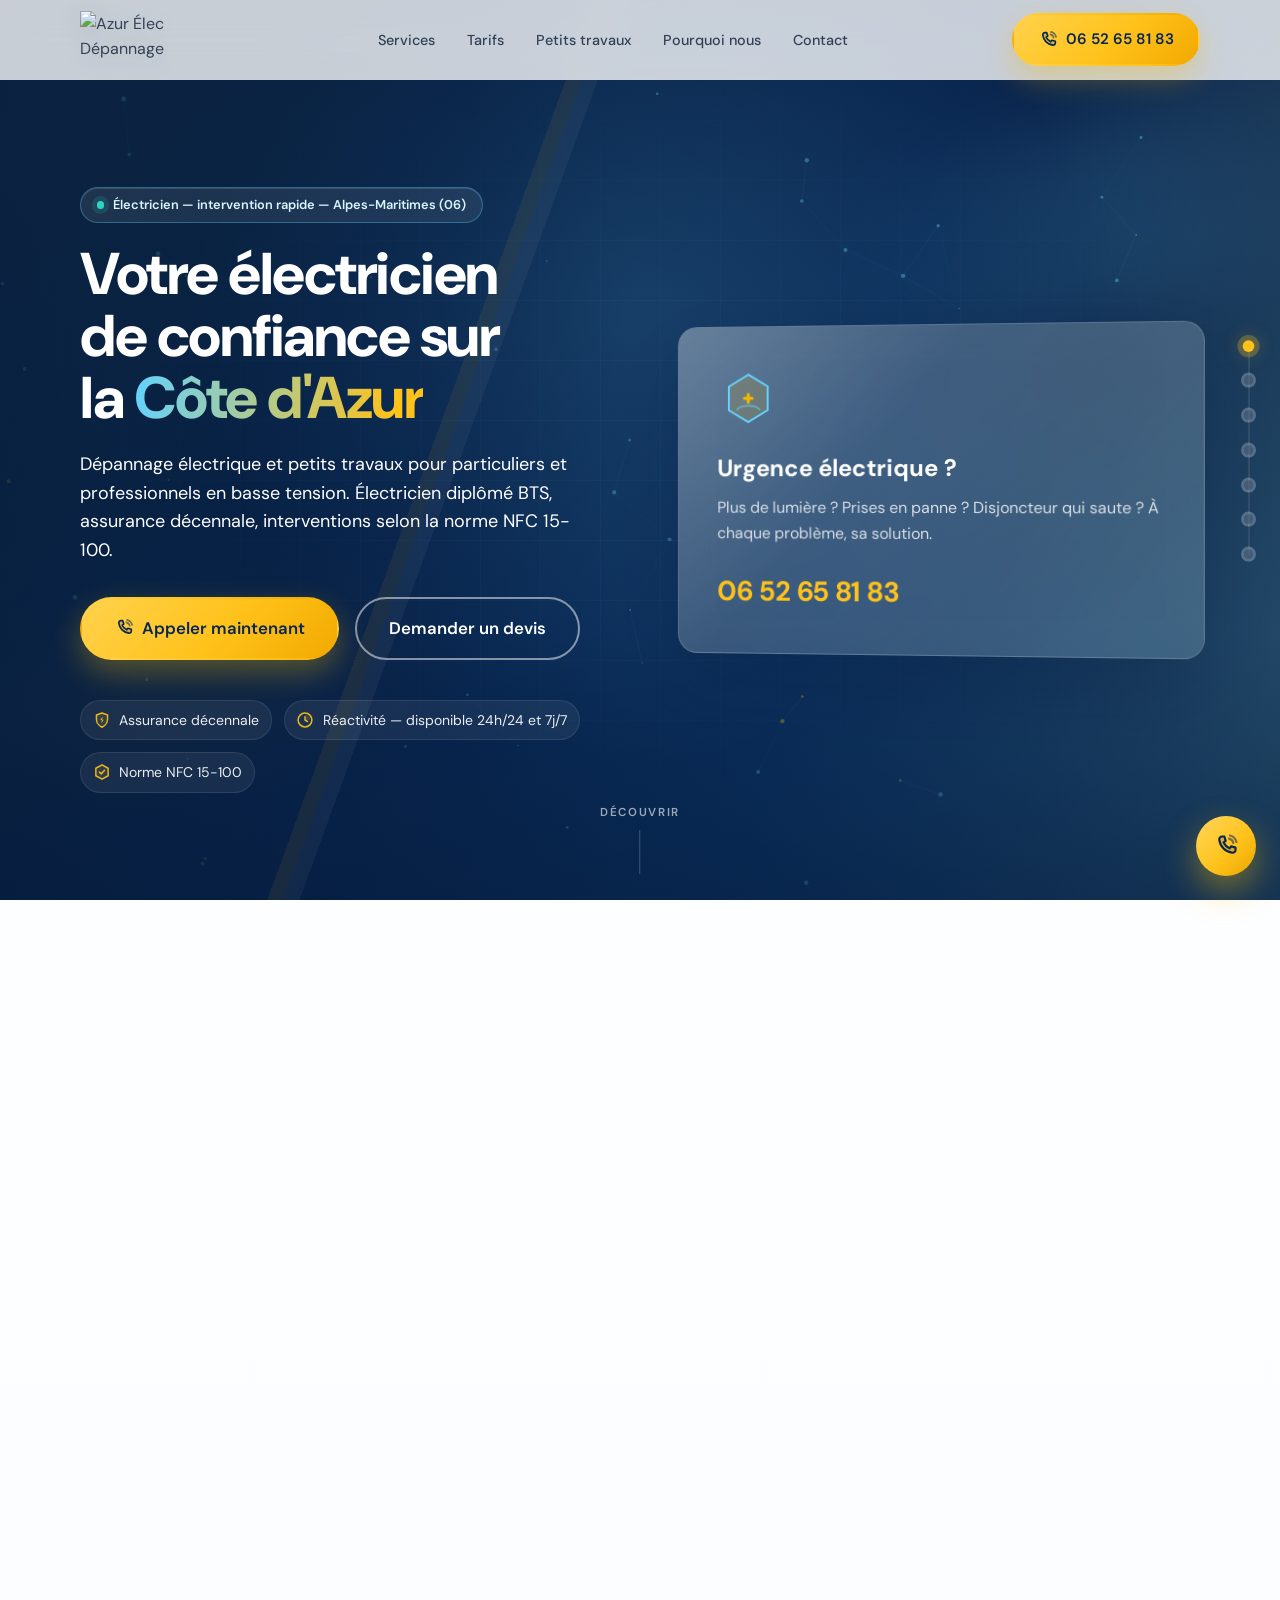
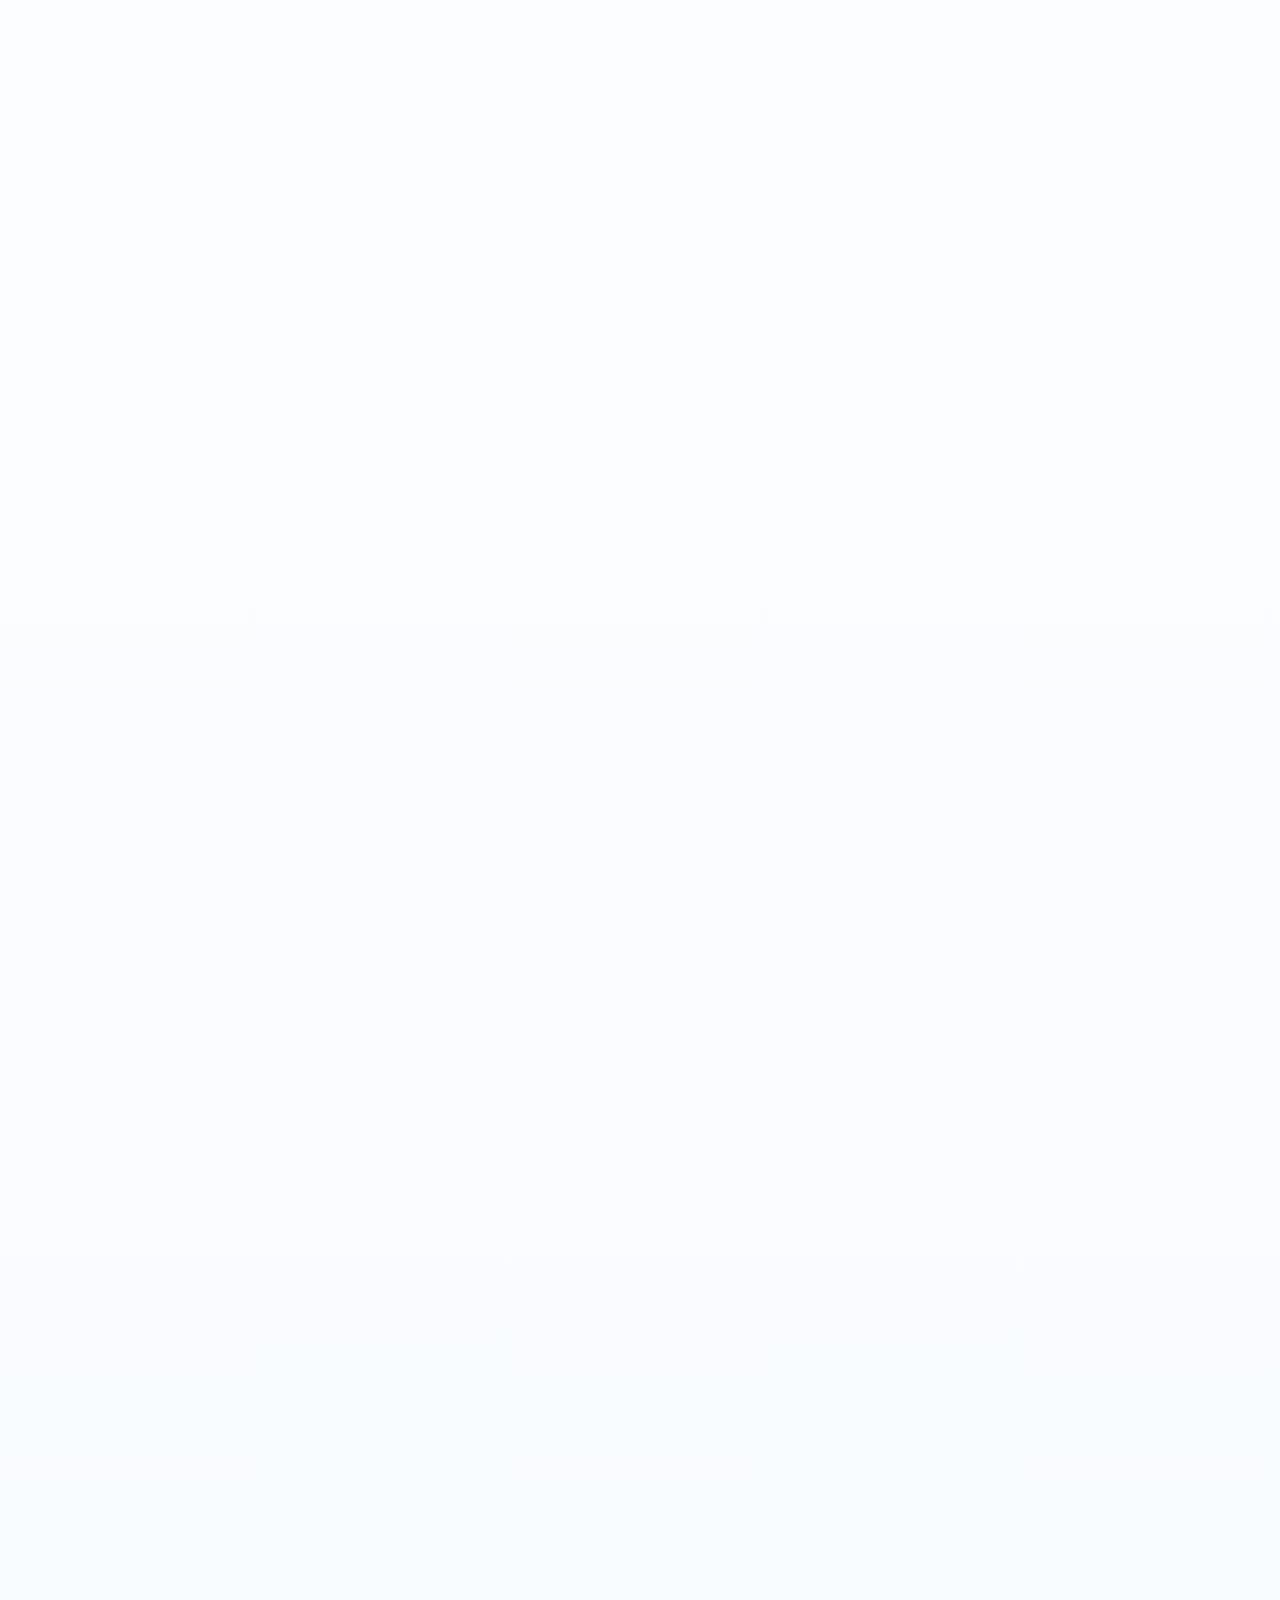
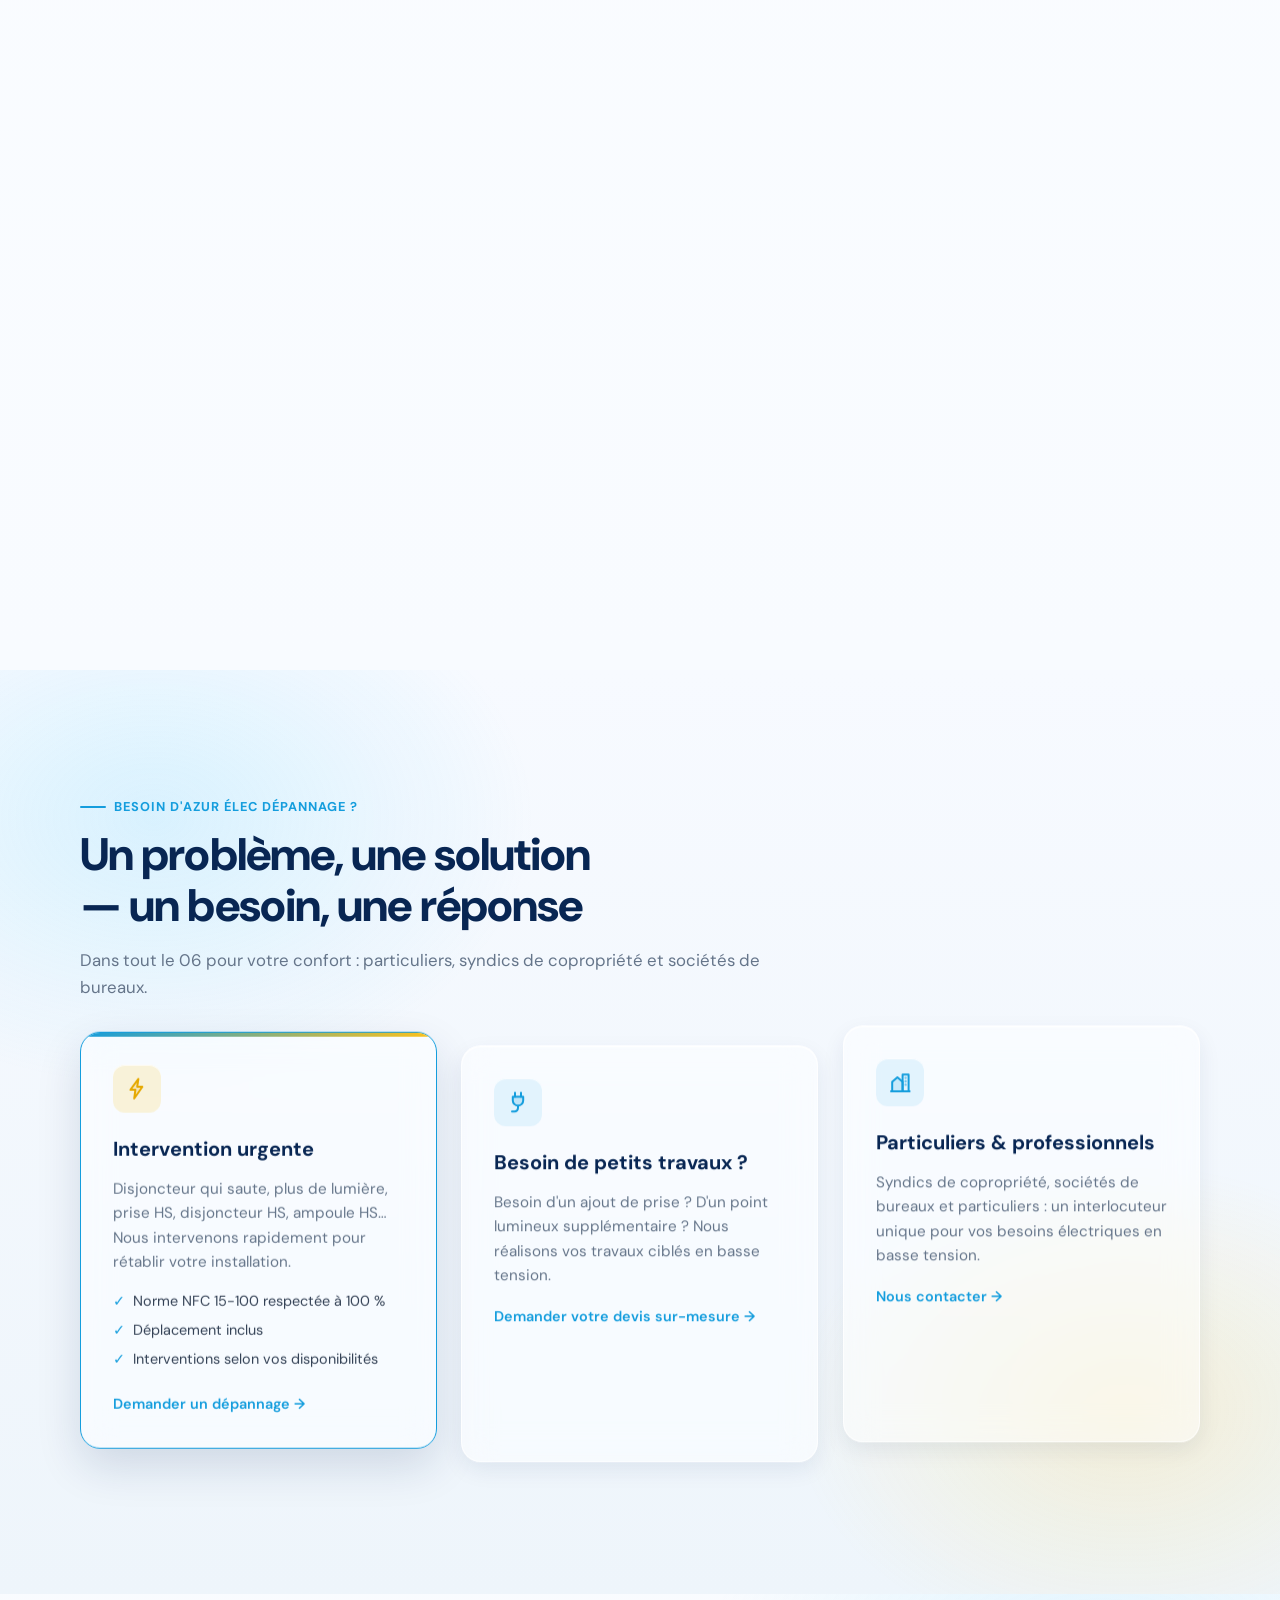
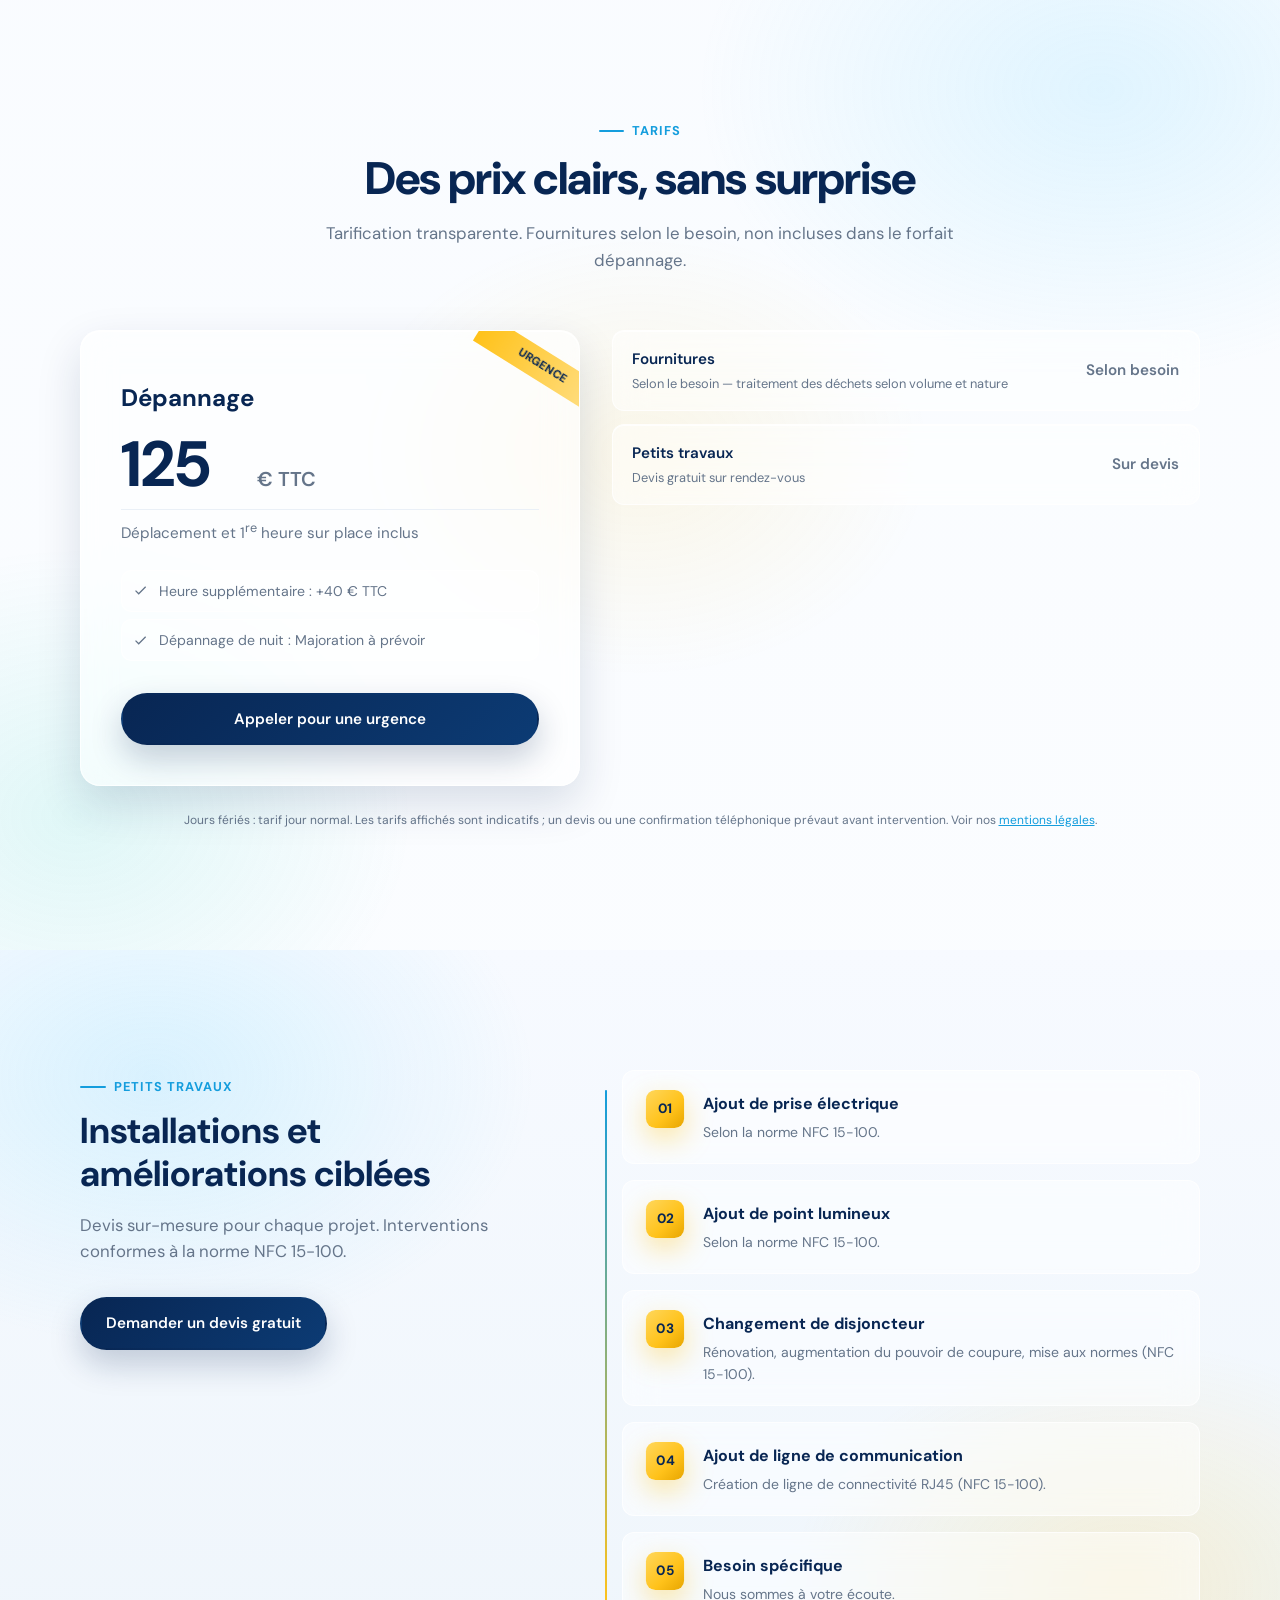
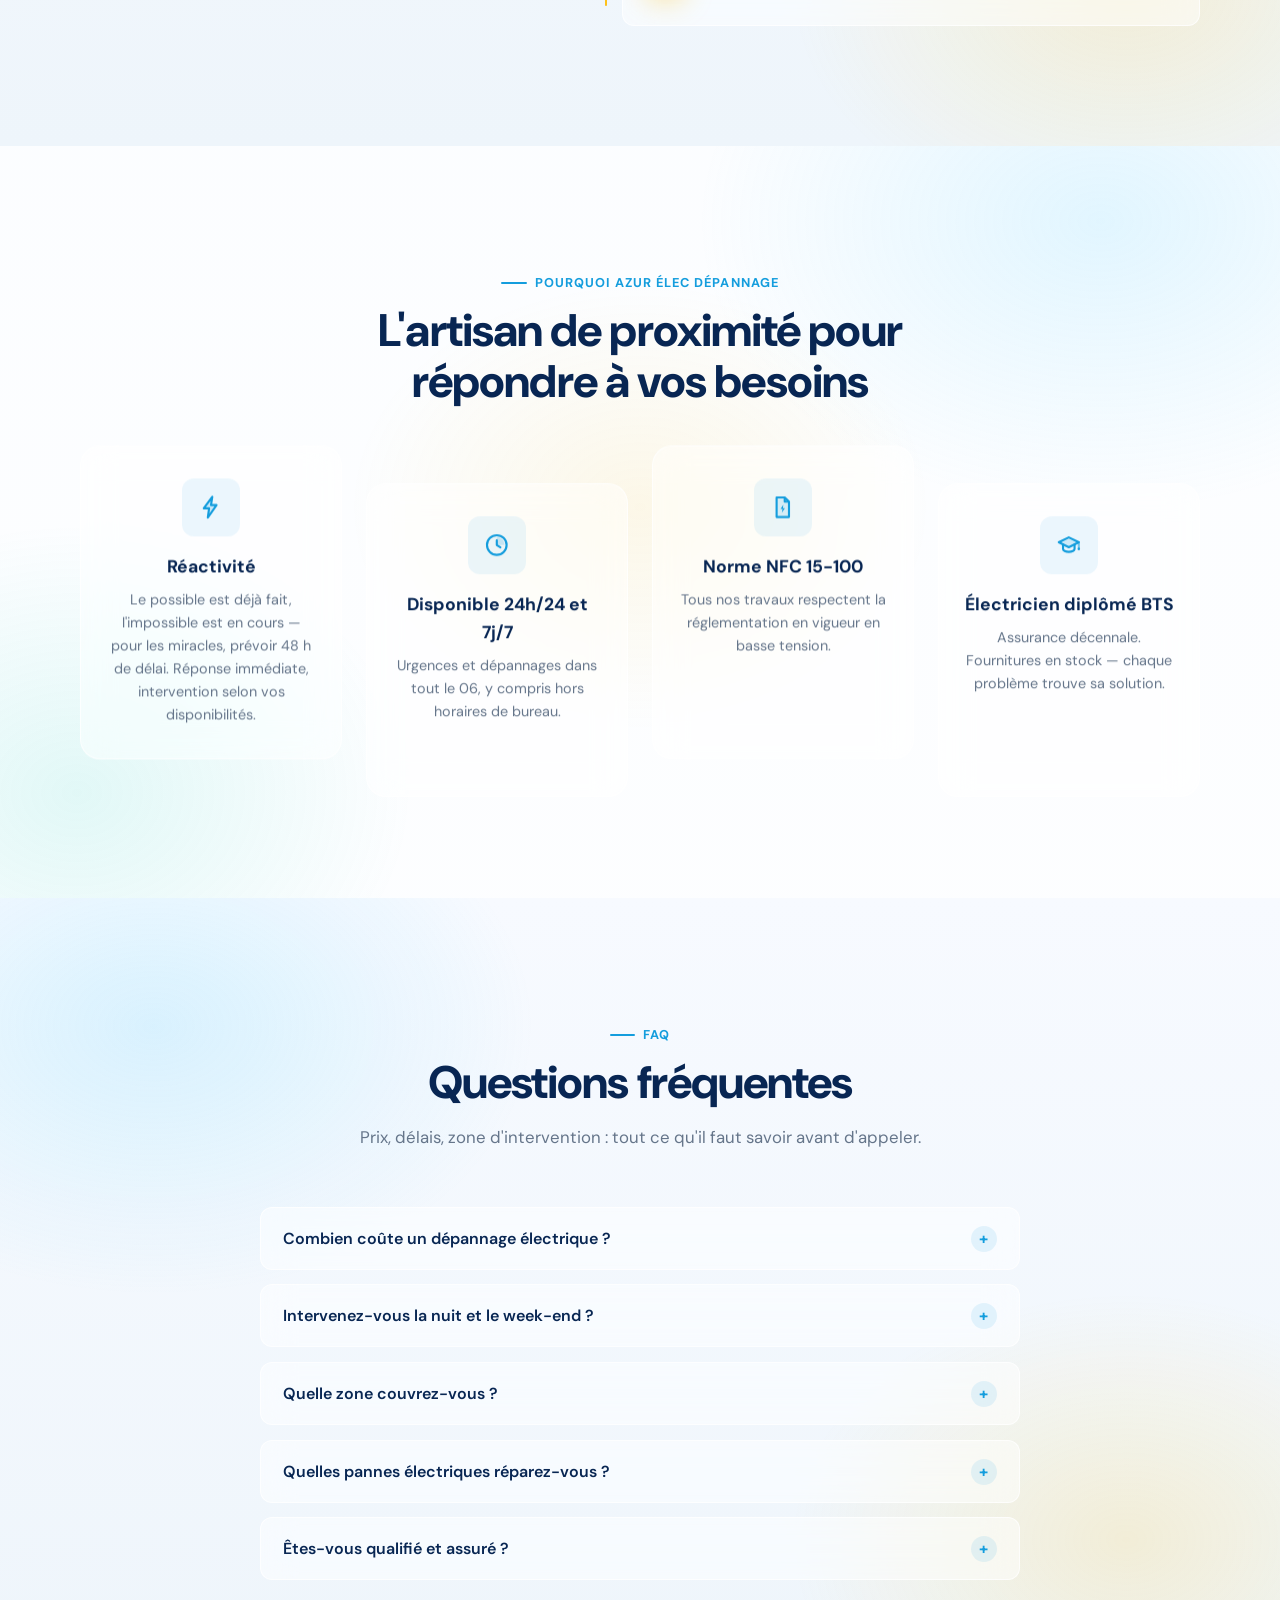
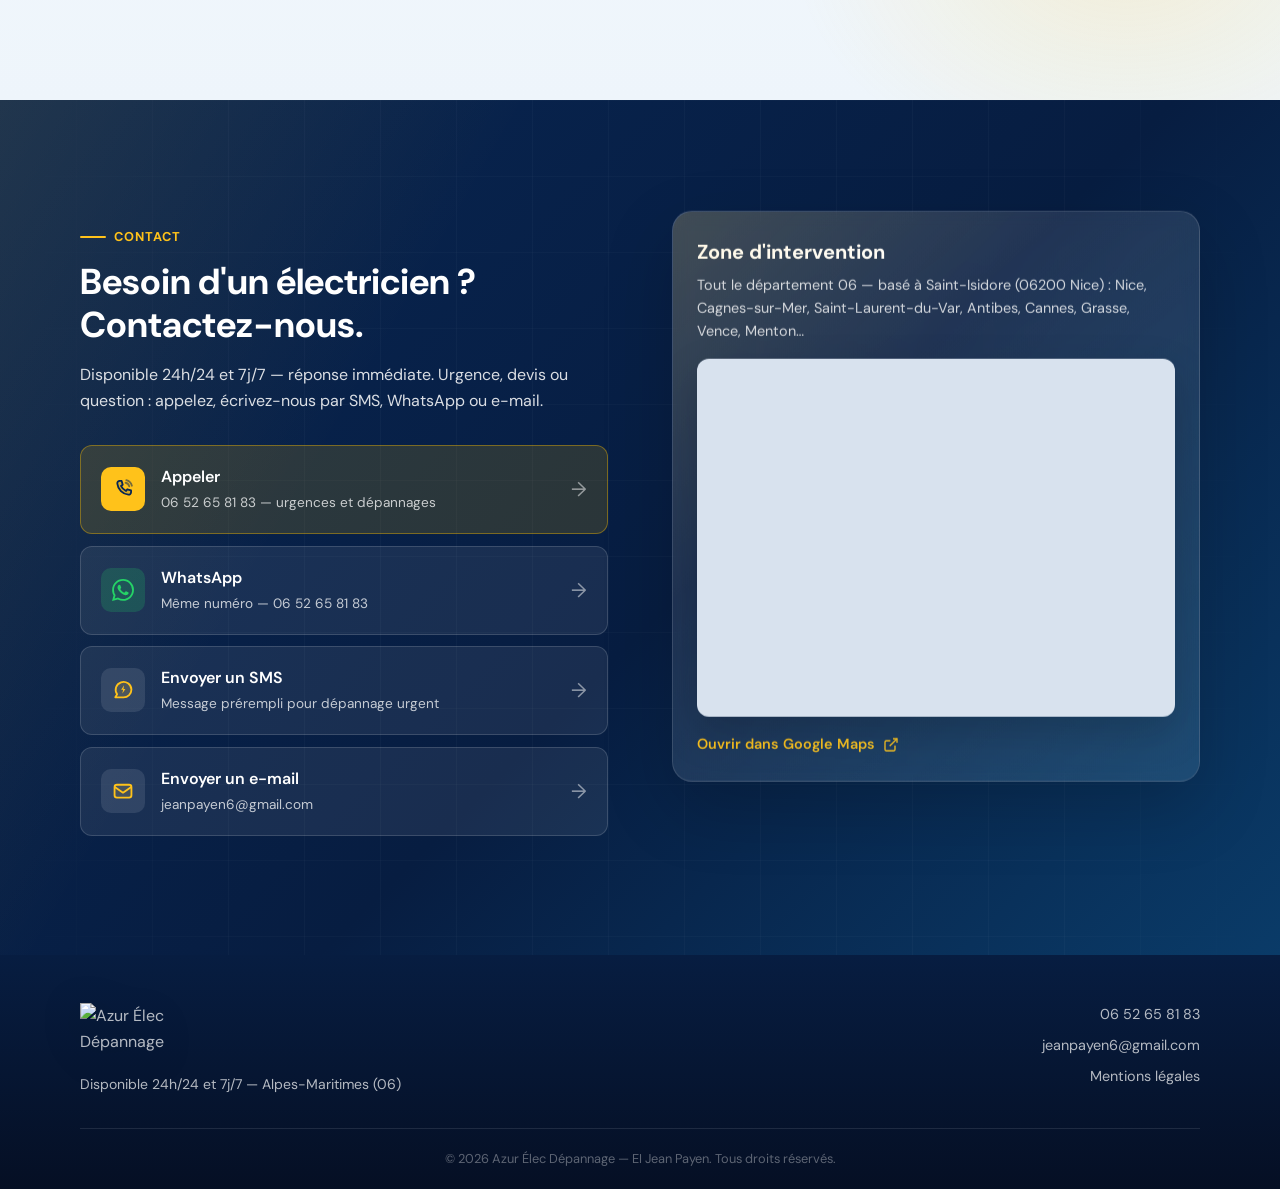
==== commit 89c2f4ca: "SEO : variantes sans accents (alternateName, keywords, llms.txt) Co-Authored-By: Claude Fable 5 <nor" ====
--- a/site/index.html
+++ b/site/index.html
@@ -4,7 +4,7 @@
   <meta charset="UTF-8">
   <meta name="viewport" content="width=device-width, initial-scale=1.0">
   <meta name="description" content="Électricien à Nice, dépannage 24h/24 et 7j/7 dans tout le 06 : 125 € TTC déplacement et 1re heure inclus. Diplômé BTS, assurance décennale. ☎ 06 52 65 81 83.">
-  <meta name="keywords" content="électricien, dépannage électrique, urgence, panne, prise, disjoncteur, tableau électrique, Alpes-Maritimes, 06, Nice, Saint-Isidore, Cannes, Antibes, Grasse">
+  <meta name="keywords" content="électricien, electricien, dépannage électrique, depannage electrique, urgence, panne, prise, disjoncteur, tableau électrique, Alpes-Maritimes, 06, Nice, Saint-Isidore, Cannes, Antibes, Grasse, Azur Elec Depannage">
   <meta name="robots" content="index, follow">
   <meta name="geo.region" content="FR-06">
   <meta name="geo.placename" content="Saint-Isidore, Nice, Alpes-Maritimes">
@@ -39,6 +39,7 @@
         "@type": "Electrician",
         "@id": "https://www.xn--azur-lec-dpannage-ftbf.fr/#business",
         "name": "Azur Élec Dépannage",
+        "alternateName": ["Azur Elec Depannage", "Azur Elec", "Azur Élec"],
         "legalName": "EI Jean Payen",
         "slogan": "Un problème, une solution — un besoin, une réponse.",
         "description": "Électricien diplômé BTS : dépannage électrique d'urgence 24h/24 et 7j/7 et petits travaux en basse tension dans tout le département des Alpes-Maritimes (06). Forfait dépannage 125 € TTC, déplacement et première heure inclus.",
@@ -125,6 +126,7 @@
         "@id": "https://www.xn--azur-lec-dpannage-ftbf.fr/#website",
         "url": "https://www.xn--azur-lec-dpannage-ftbf.fr/",
         "name": "Azur Élec Dépannage",
+        "alternateName": "Azur Elec Depannage",
         "inLanguage": "fr-FR",
         "publisher": { "@id": "https://www.xn--azur-lec-dpannage-ftbf.fr/#business" }
       },
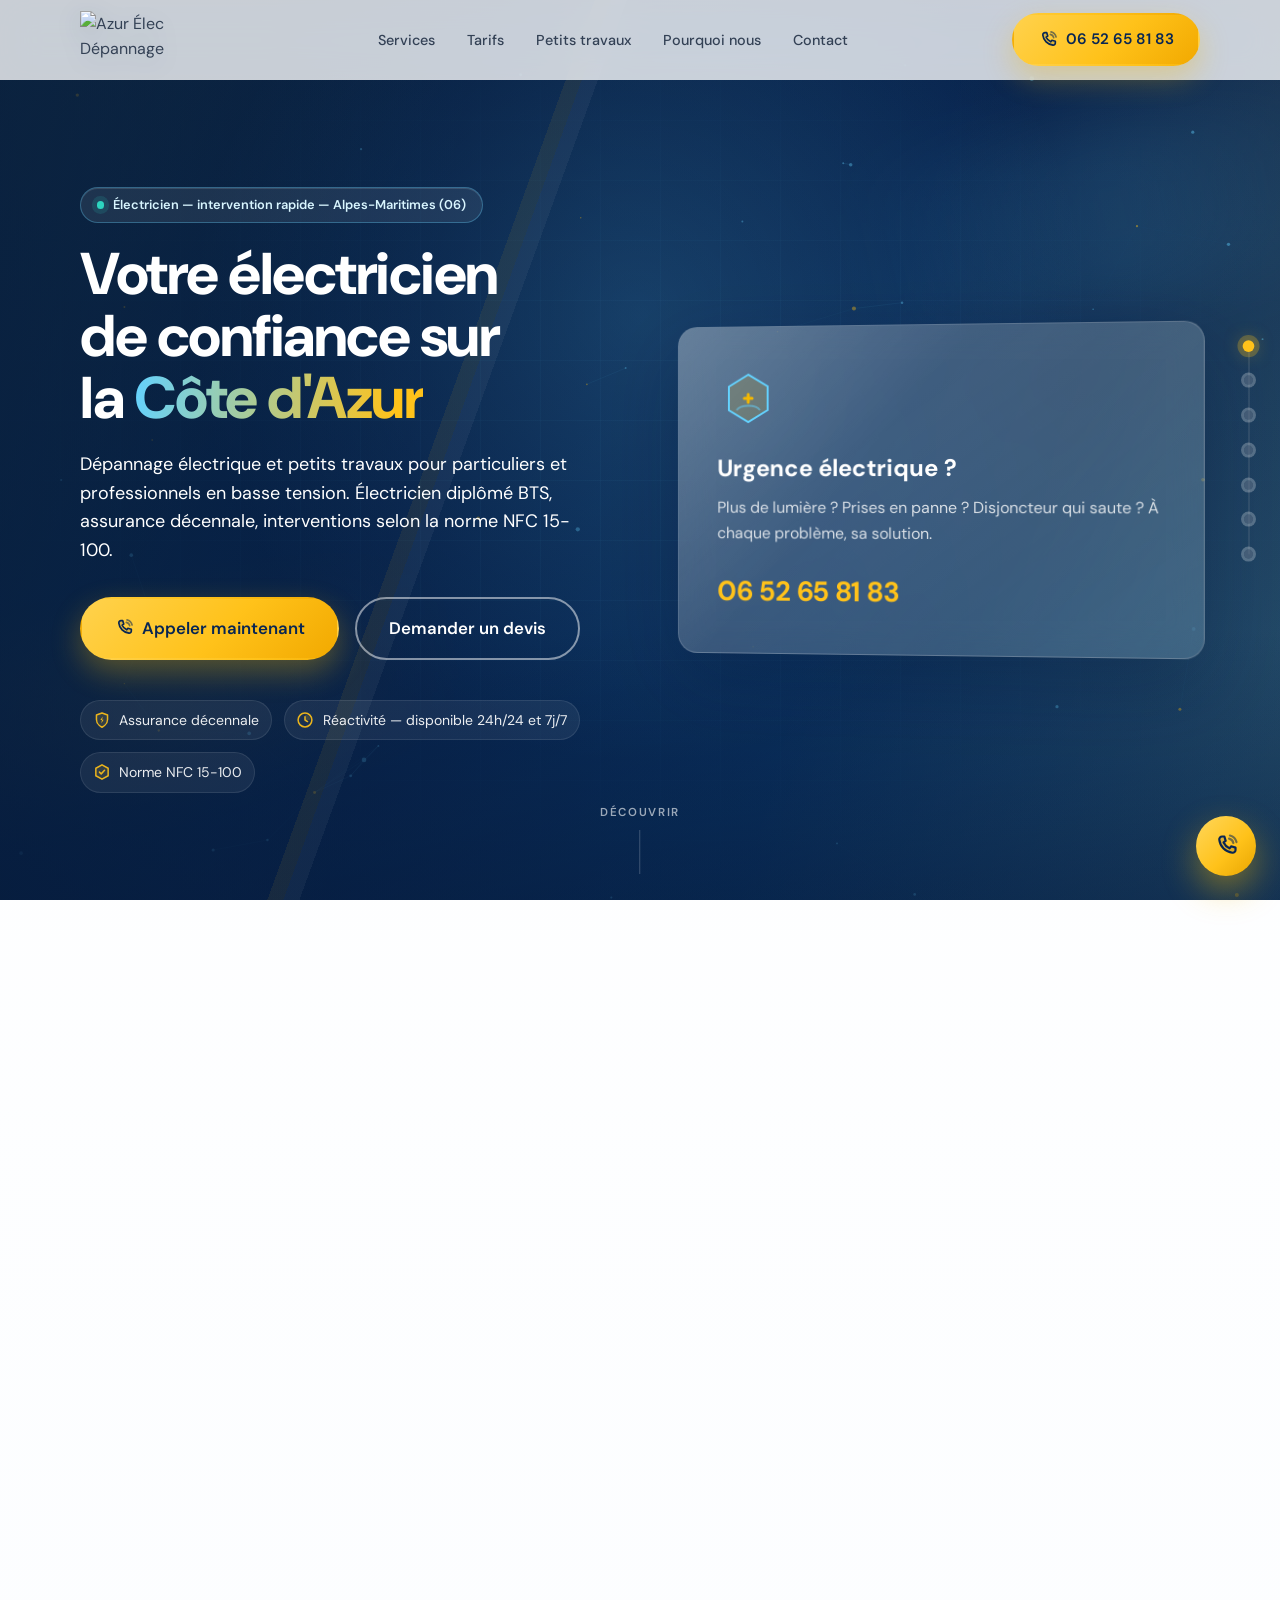
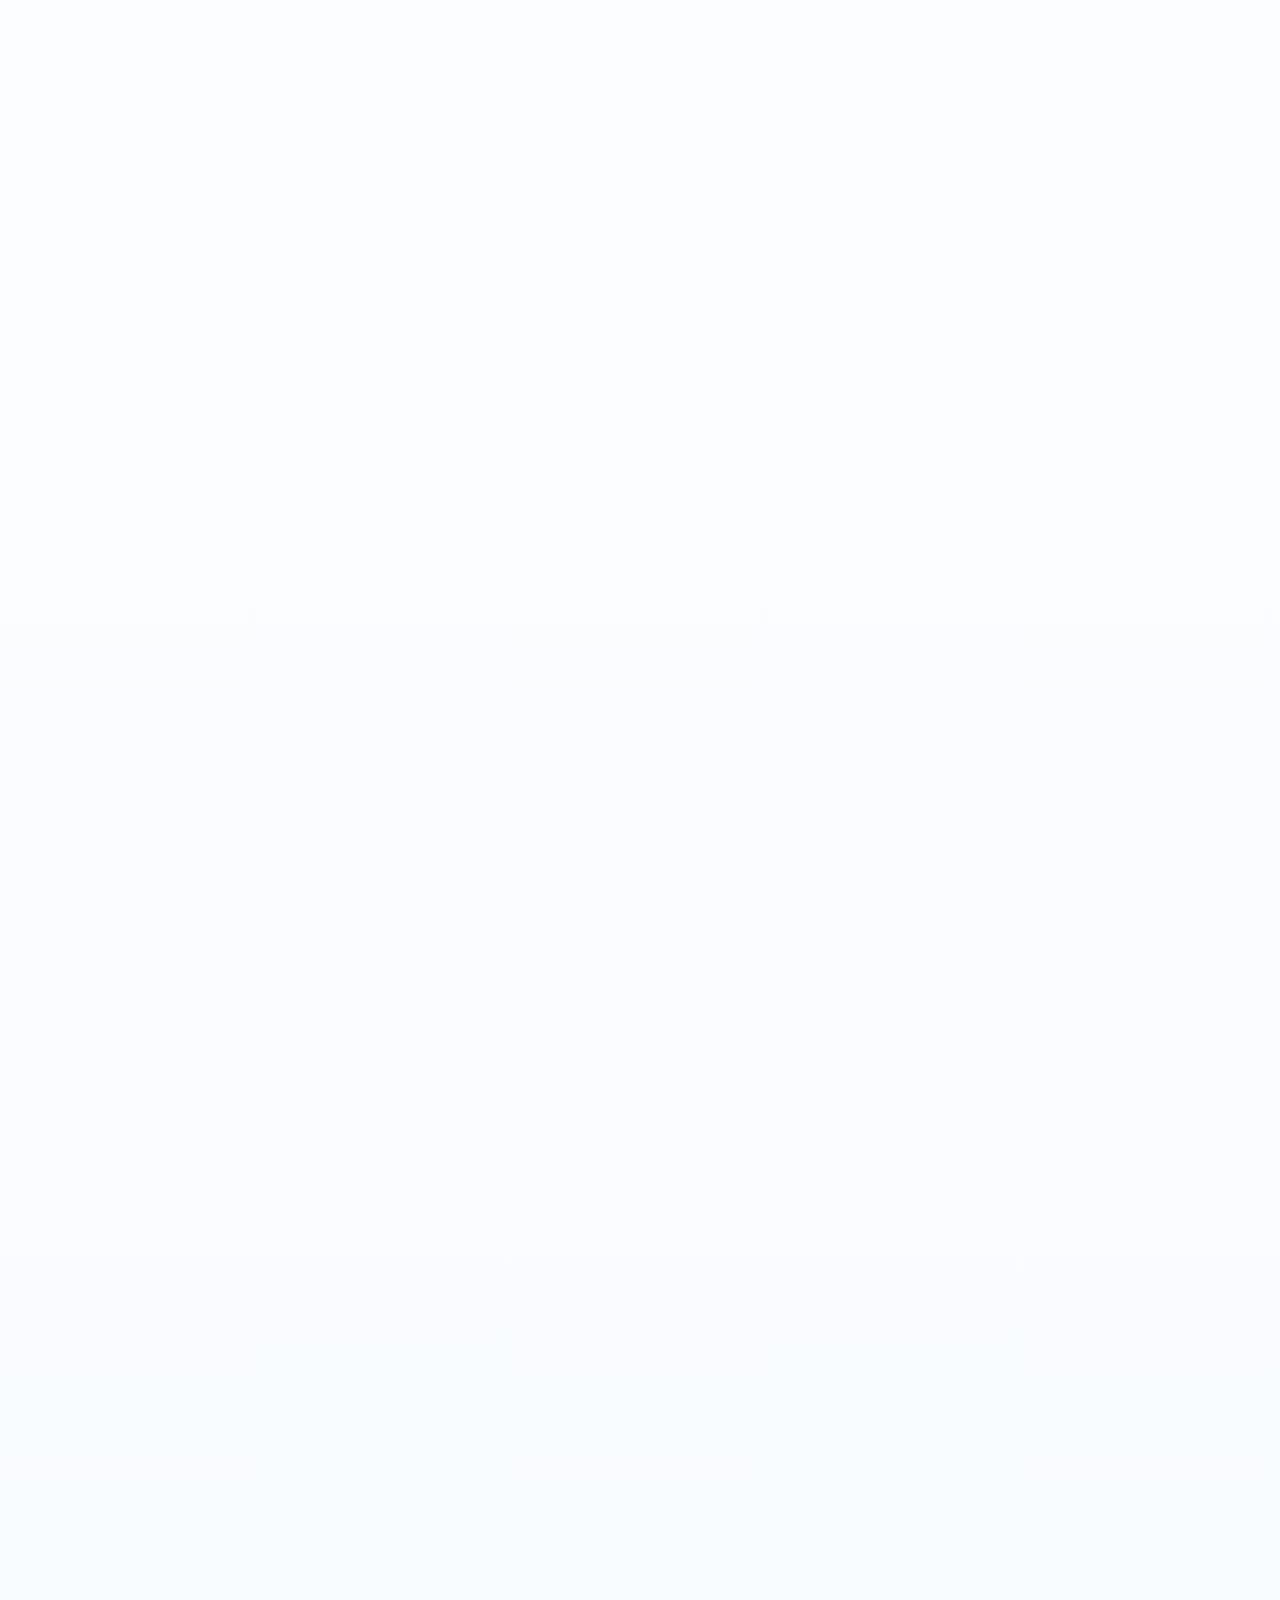
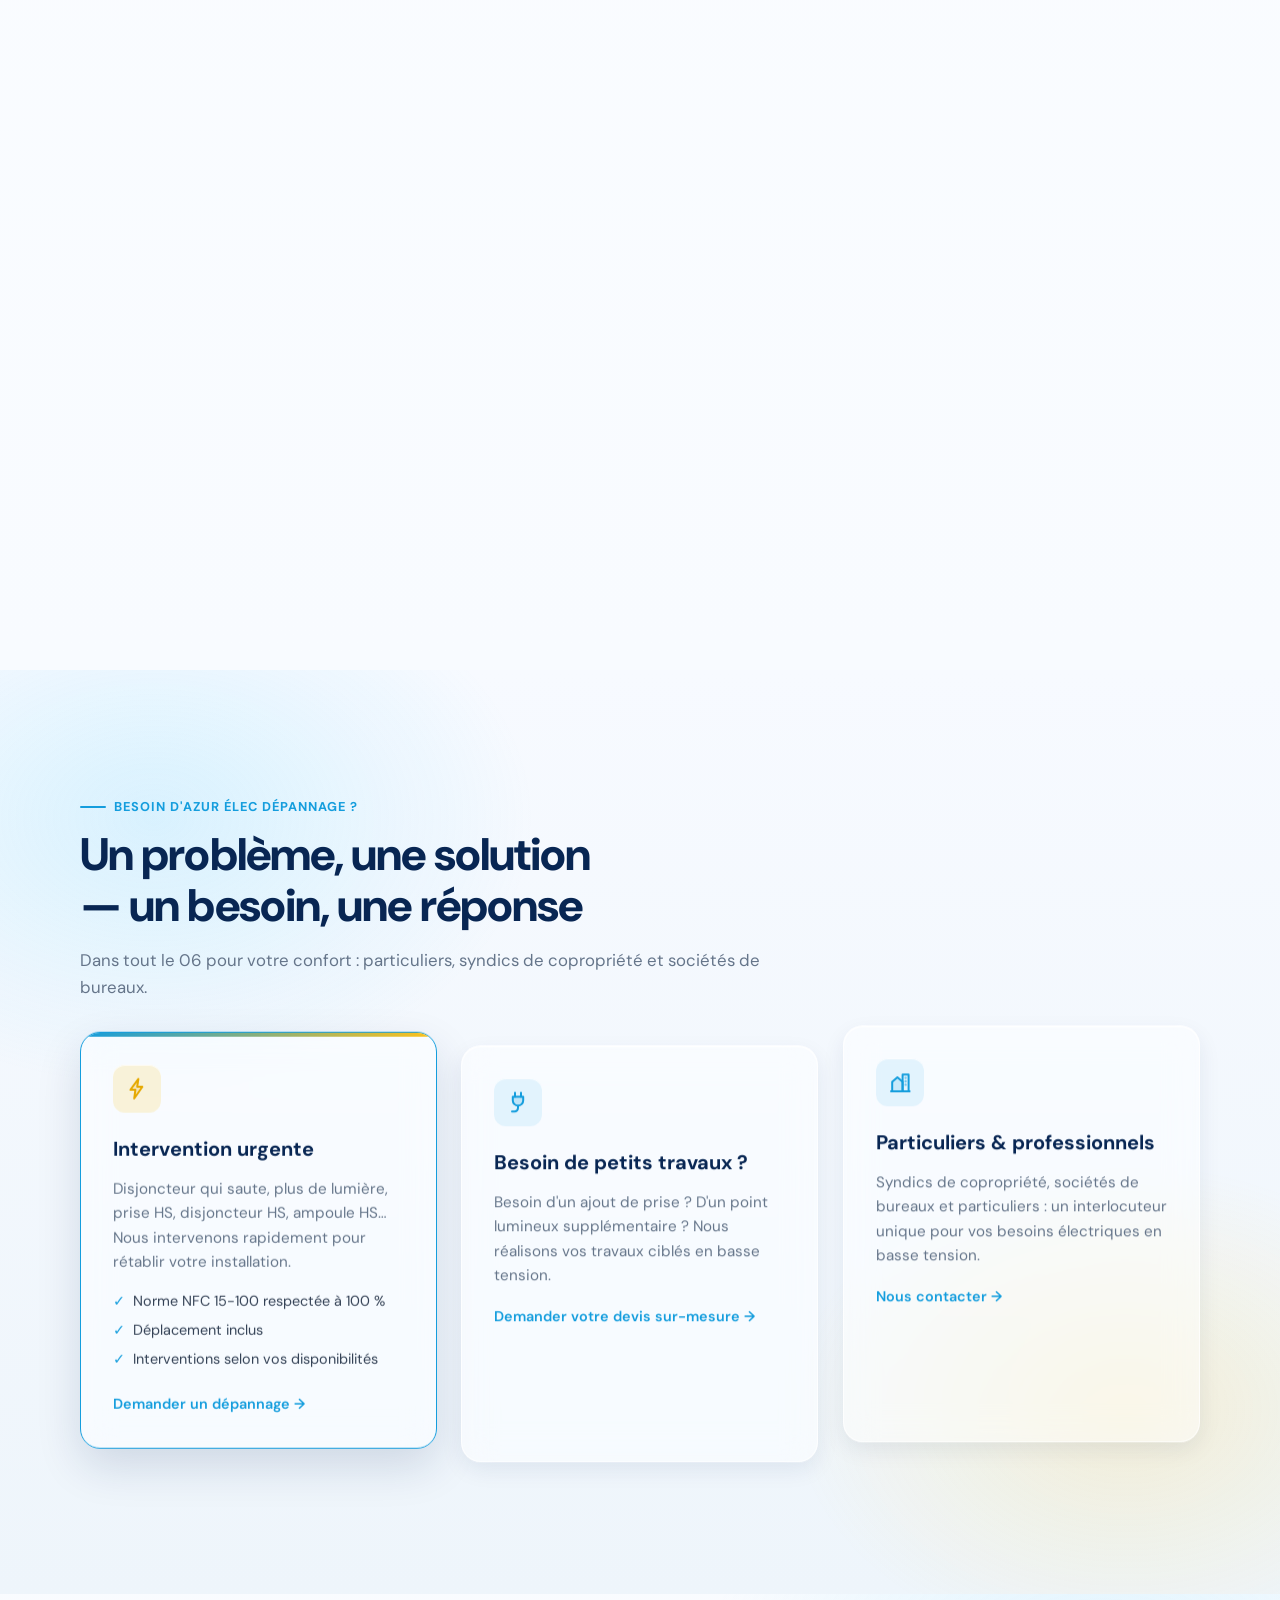
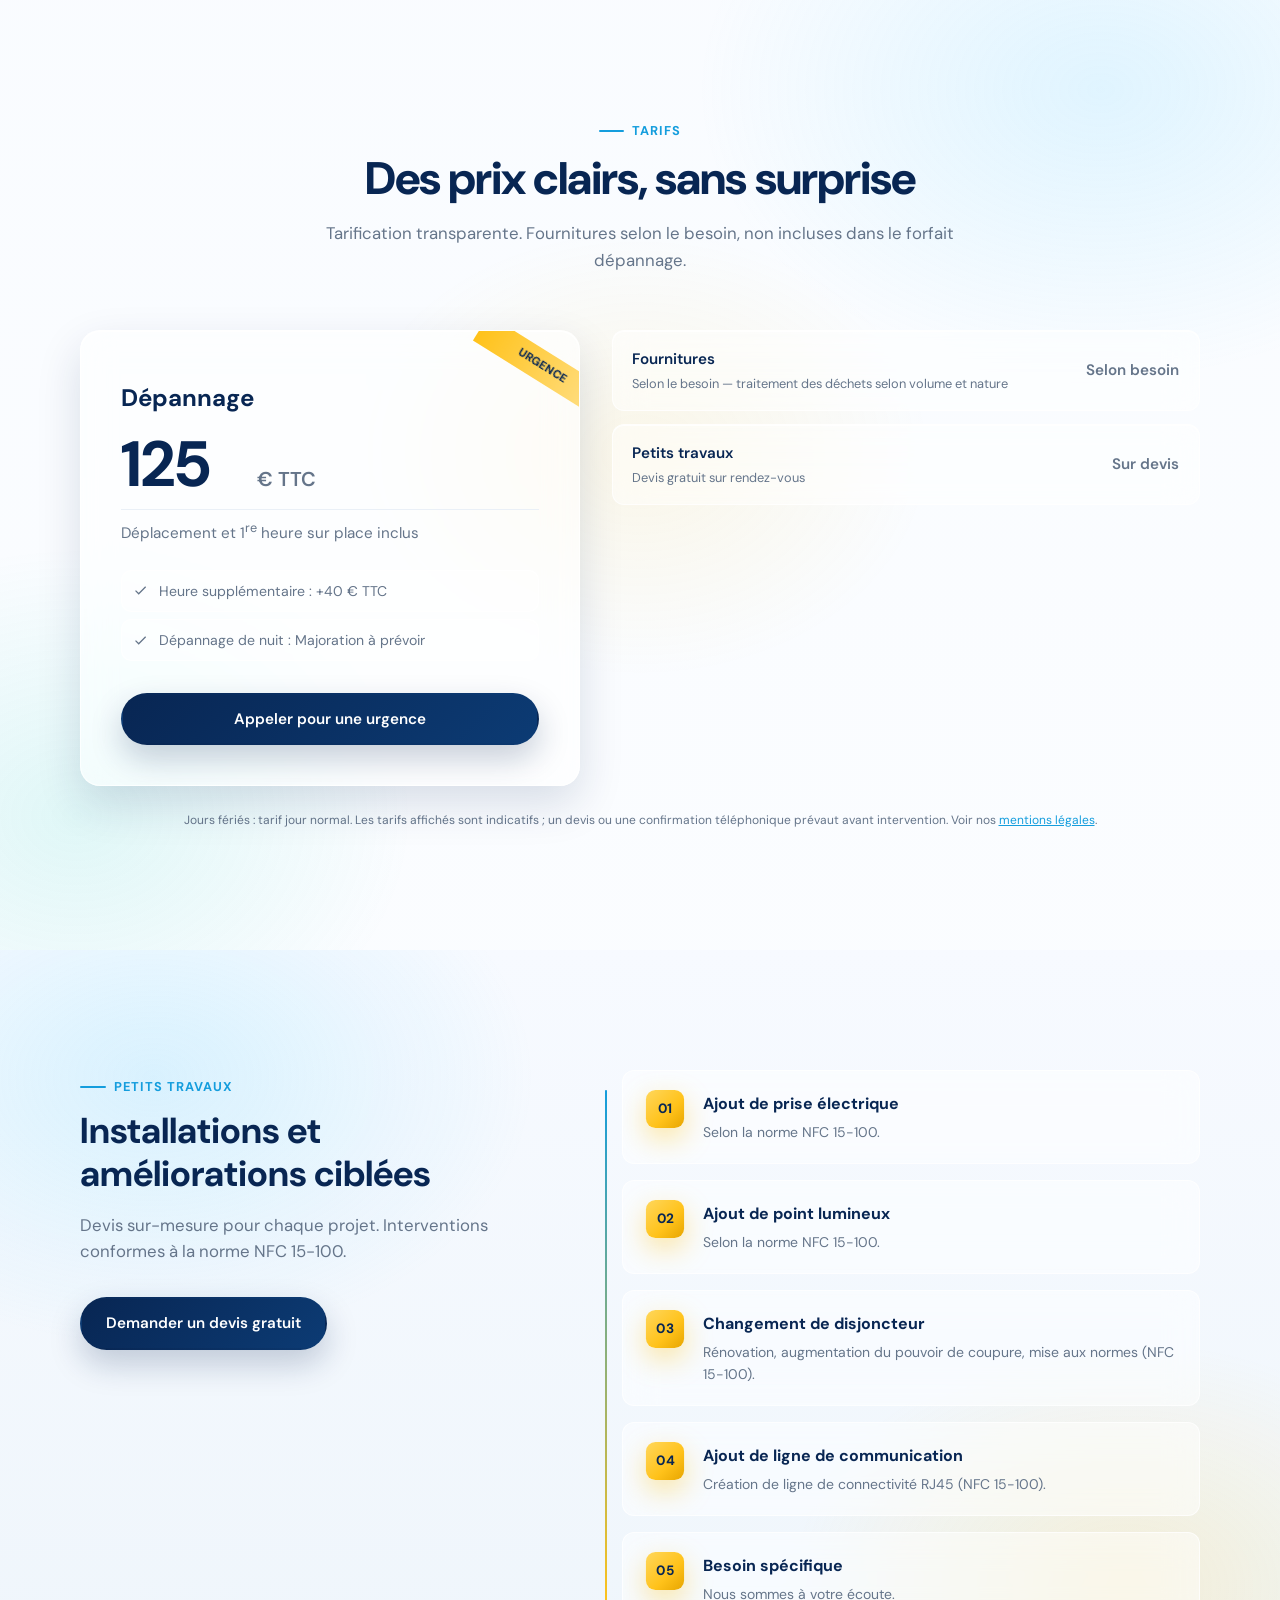
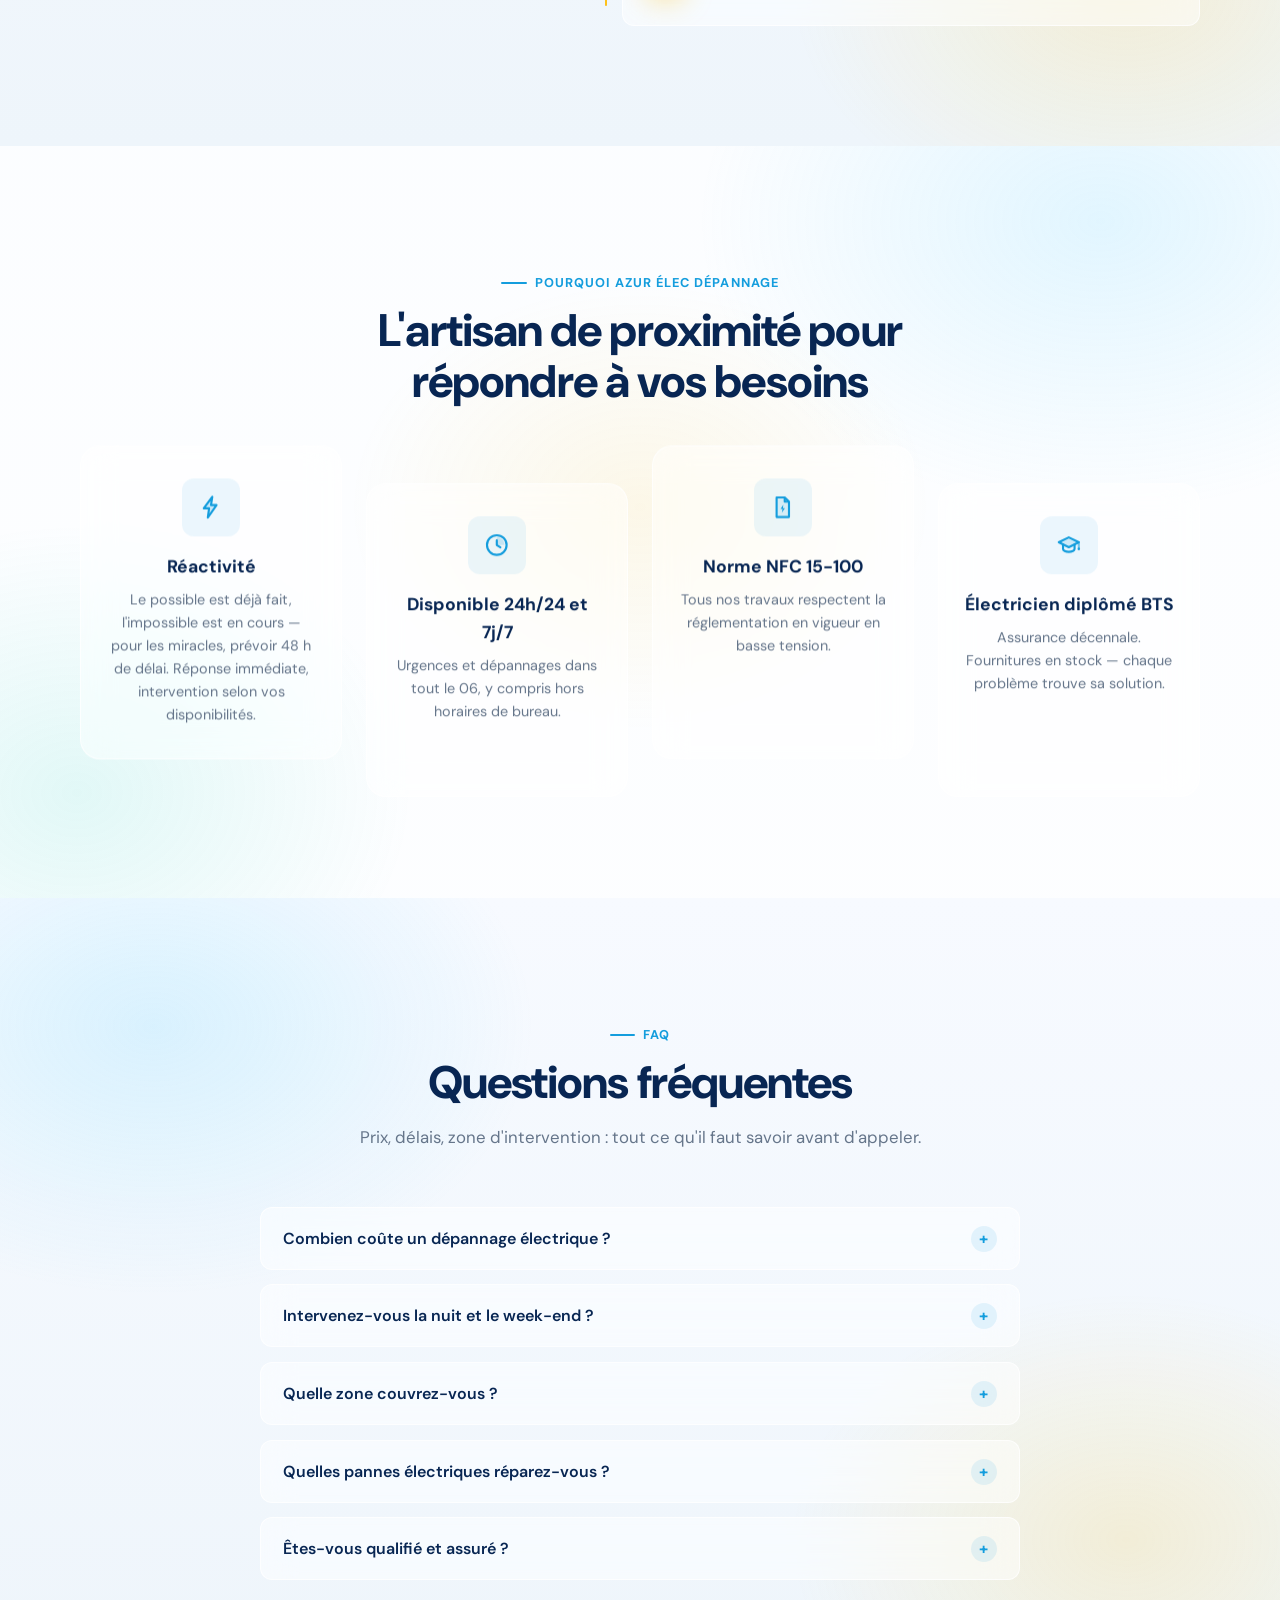
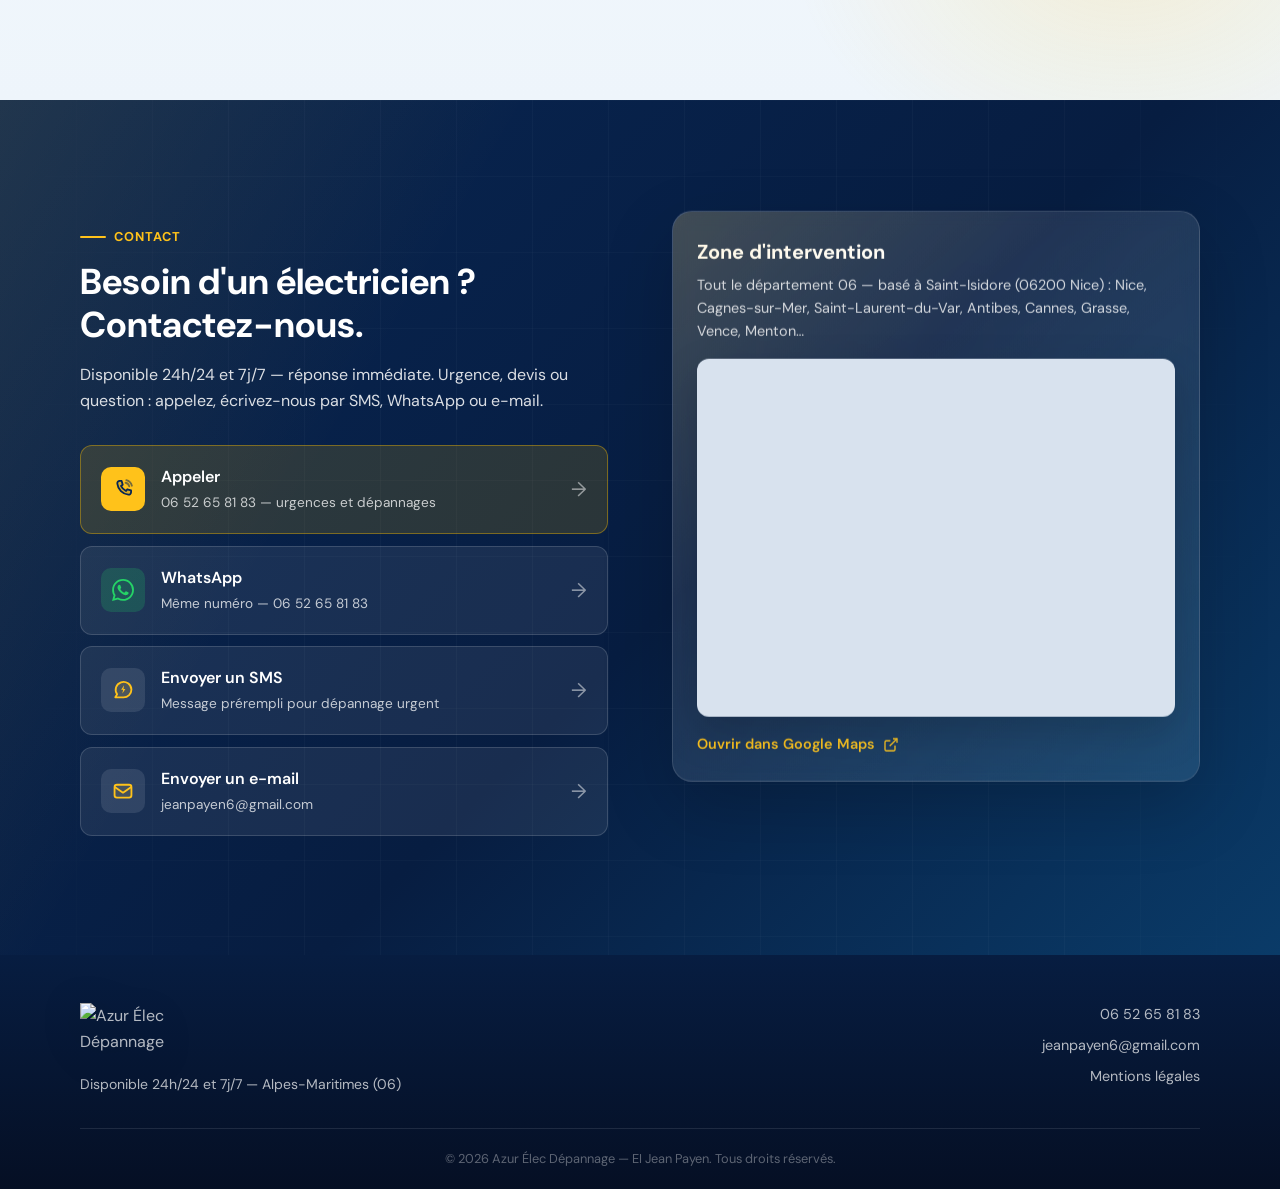
==== commit 8be93bc7: "Hero scrollytelling sur mobile + fix crash TDZ au chargement - Le recit epingle (intro, 3 etapes, vi" ====
--- a/site/index.html
+++ b/site/index.html
@@ -28,7 +28,7 @@
   <link rel="preconnect" href="https://fonts.gstatic.com" crossorigin>
   <link rel="dns-prefetch" href="https://maps.google.com">
   <link href="https://fonts.googleapis.com/css2?family=DM+Sans:ital,opsz,wght@0,9..40,400;0,9..40,500;0,9..40,600;0,9..40,700;0,9..40,800;1,9..40,400&display=swap" rel="stylesheet">
-  <link rel="stylesheet" href="css/style.css?v=20260610-8">
+  <link rel="stylesheet" href="css/style.css?v=20260610-9">
   <link rel="icon" href="assets/logo.png" type="image/png">
   <link rel="manifest" href="site.webmanifest">
   <script type="application/ld+json">
@@ -667,6 +667,6 @@
     <svg viewBox="0 0 24 24" fill="none" stroke="currentColor" stroke-width="2" aria-hidden="true"><path d="M8.4 3.2h2.1l1.2 4.1-1.9 1.4a11.6 11.6 0 0 0 5.5 5.5l1.4-1.9 4.1 1.2v2.1a2.6 2.6 0 0 1-2.9 2.6C11.5 17.5 6.5 12.5 5.8 6.1a2.6 2.6 0 0 1 2.6-2.9z" stroke="currentColor" stroke-width="2" stroke-linejoin="round" fill="currentColor" fill-opacity="0.14"/><path d="M14.8 5.2a5.2 5.2 0 0 1 4 4" stroke="currentColor" stroke-width="2" stroke-linecap="round" fill="none" opacity="0.55"/><path d="M15.6 2.3a8.4 8.4 0 0 1 6.1 6.1" stroke="currentColor" stroke-width="2" stroke-linecap="round" fill="none" opacity="0.55"/></svg>
   </a>
 
-  <script src="js/main.js?v=20260610-8"></script>
+  <script src="js/main.js?v=20260610-10"></script>
 </body>
 </html>
--- a/site/css/style.css
+++ b/site/css/style.css
@@ -1770,9 +1770,29 @@
   transform: scaleX(0);
 }
 
-/* Repli sans pin : mobile / reduced motion — hero non épinglé, intro puis
-   étapes empilées, vidéo scrub coupée */
-@media (max-width: 900px), (prefers-reduced-motion: reduce) {
+/* Mobile : le récit épinglé est conservé, en version compacte —
+   la scène SVG laisse toute la place à la vidéo */
+@media (max-width: 900px) {
+  .hero {
+    height: 380vh;
+  }
+
+  .hero__scene {
+    display: none;
+  }
+
+  .hero__story .scrolly__steps {
+    min-height: 12rem;
+  }
+
+  .scrolly__progress {
+    margin-top: 1.6rem;
+  }
+}
+
+/* Repli sans pin (reduced motion) : hero non épinglé, intro puis
+   étapes empilées */
+@media (prefers-reduced-motion: reduce) {
   .hero {
     height: auto;
   }
@@ -2097,13 +2117,14 @@
   .burger { display: flex; }
 
   .section { padding: 4.5rem 0; }
-  .hero { align-items: flex-start; }
   .hero__scroll { display: none; }
-  .hero__content { padding-block: 3.25rem; }
-  .hero__actions { flex-direction: column; }
+  .hero__content { padding-block: 2.5rem; }
+  .hero__text h1 { margin-bottom: 0.9rem; }
+  .hero__lead { margin-bottom: 1.25rem; }
+  .hero__actions { flex-direction: column; margin-bottom: 1.5rem; }
   .hero__actions .btn { width: 100%; }
-  .hero__trust { flex-direction: column; gap: 0.75rem; }
-  .hero__trust li { border-radius: var(--radius); }
+  .hero__trust { gap: 0.5rem; }
+  .hero__trust li { font-size: 0.8rem; padding: 0.4rem 0.6rem; }
   .hero__visual { display: none; }
   .pricing__row {
     align-items: flex-start;
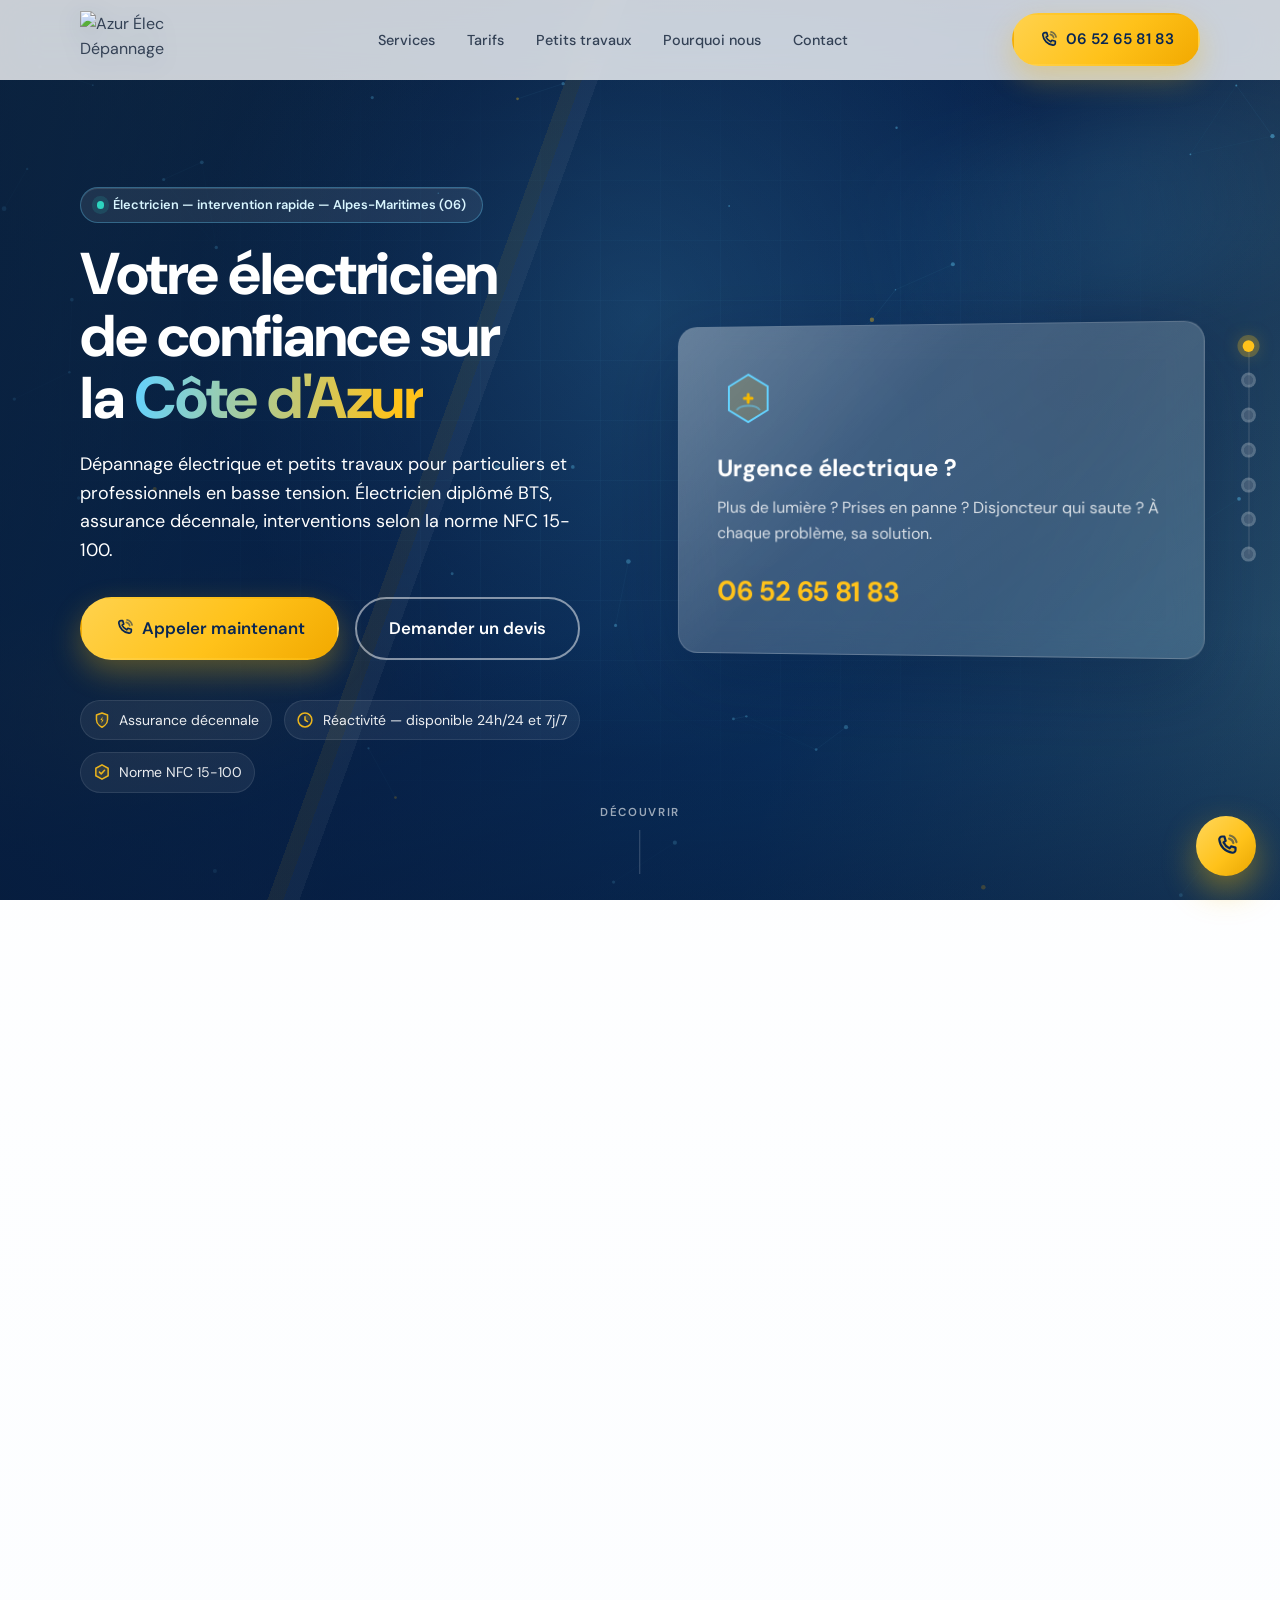
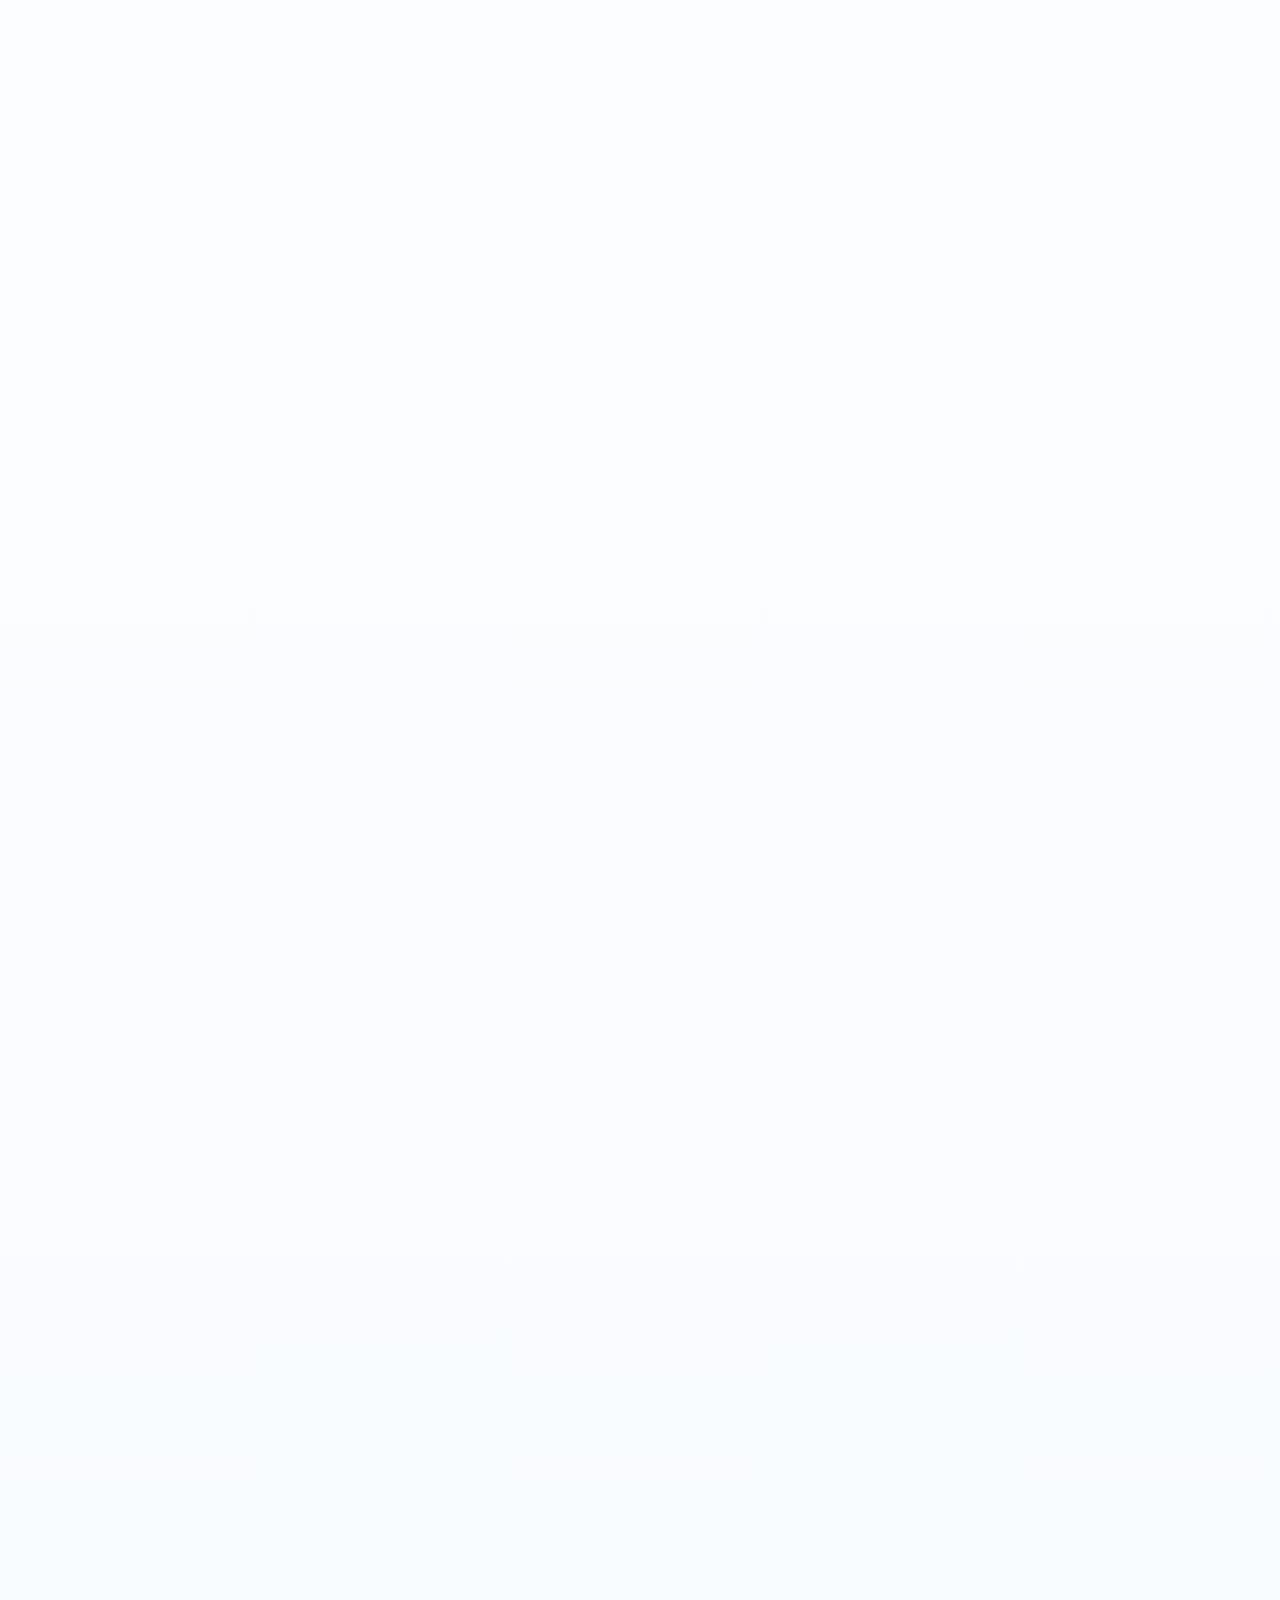
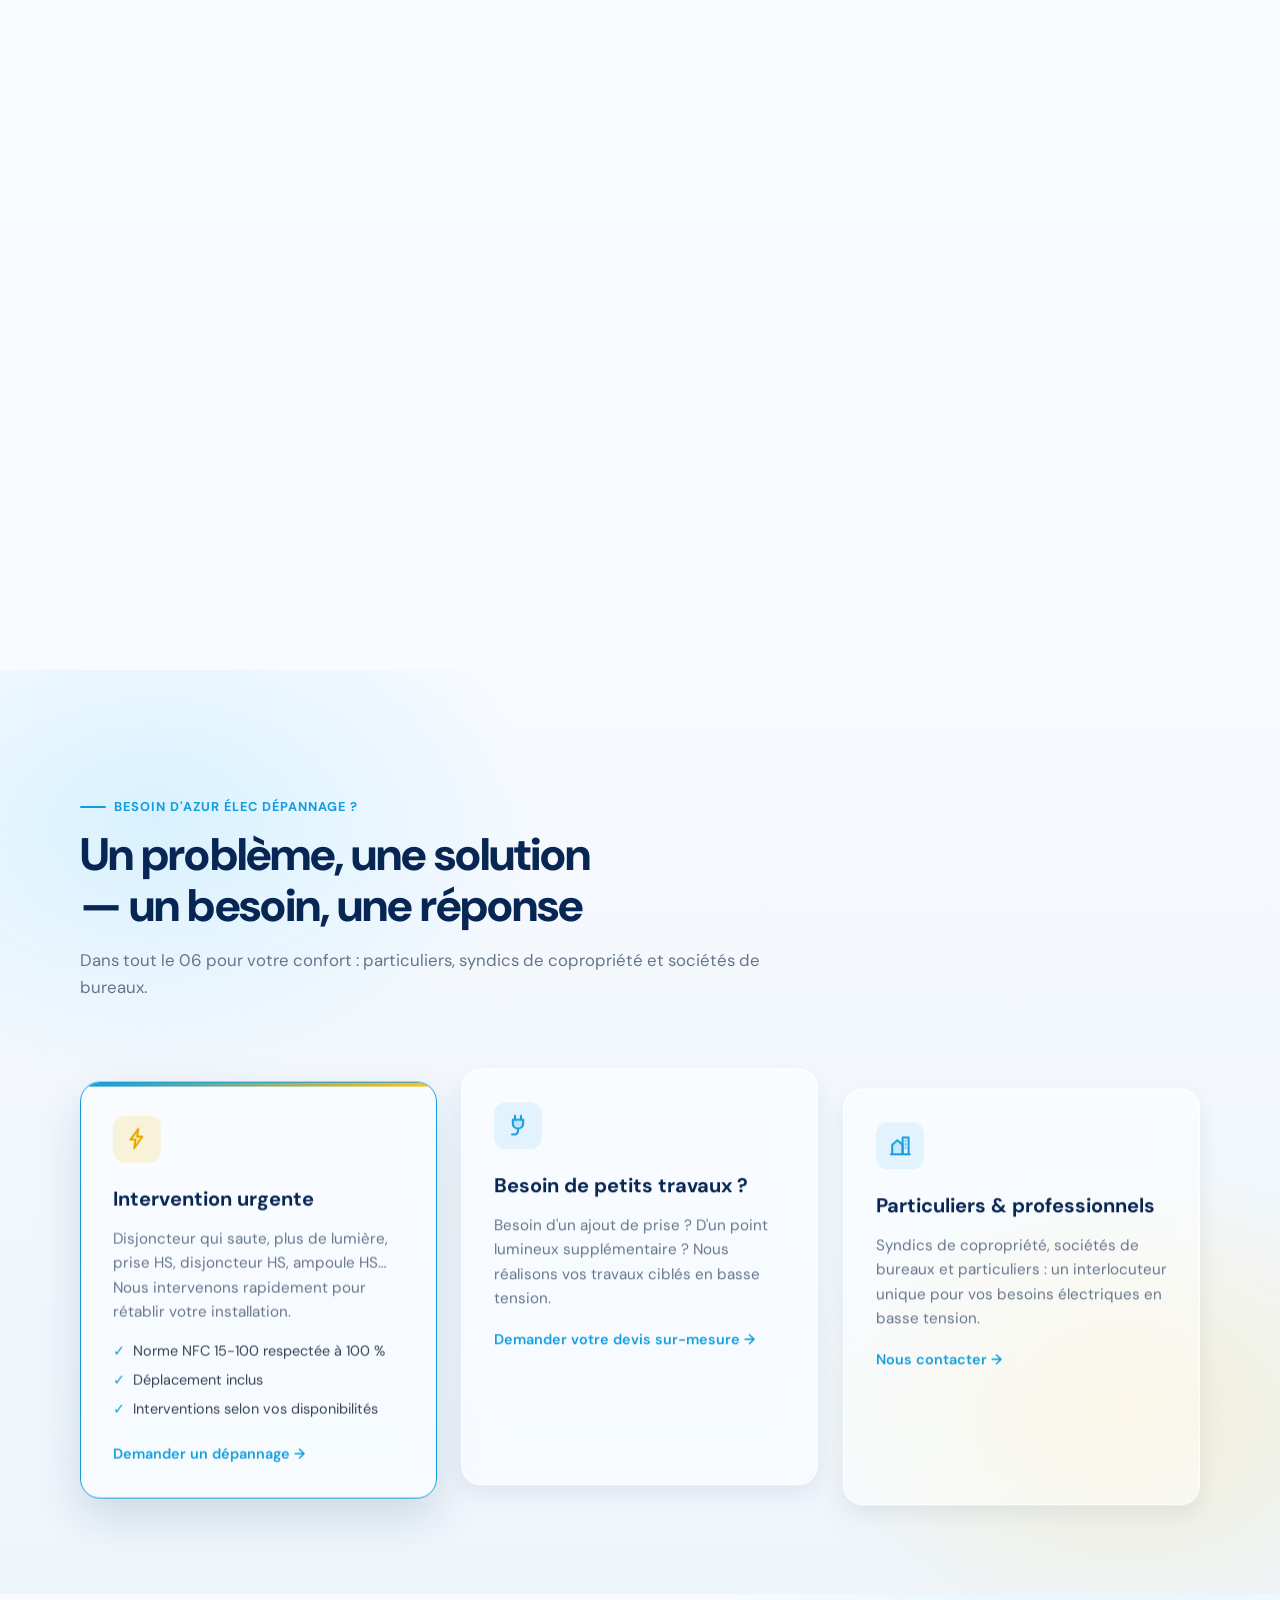
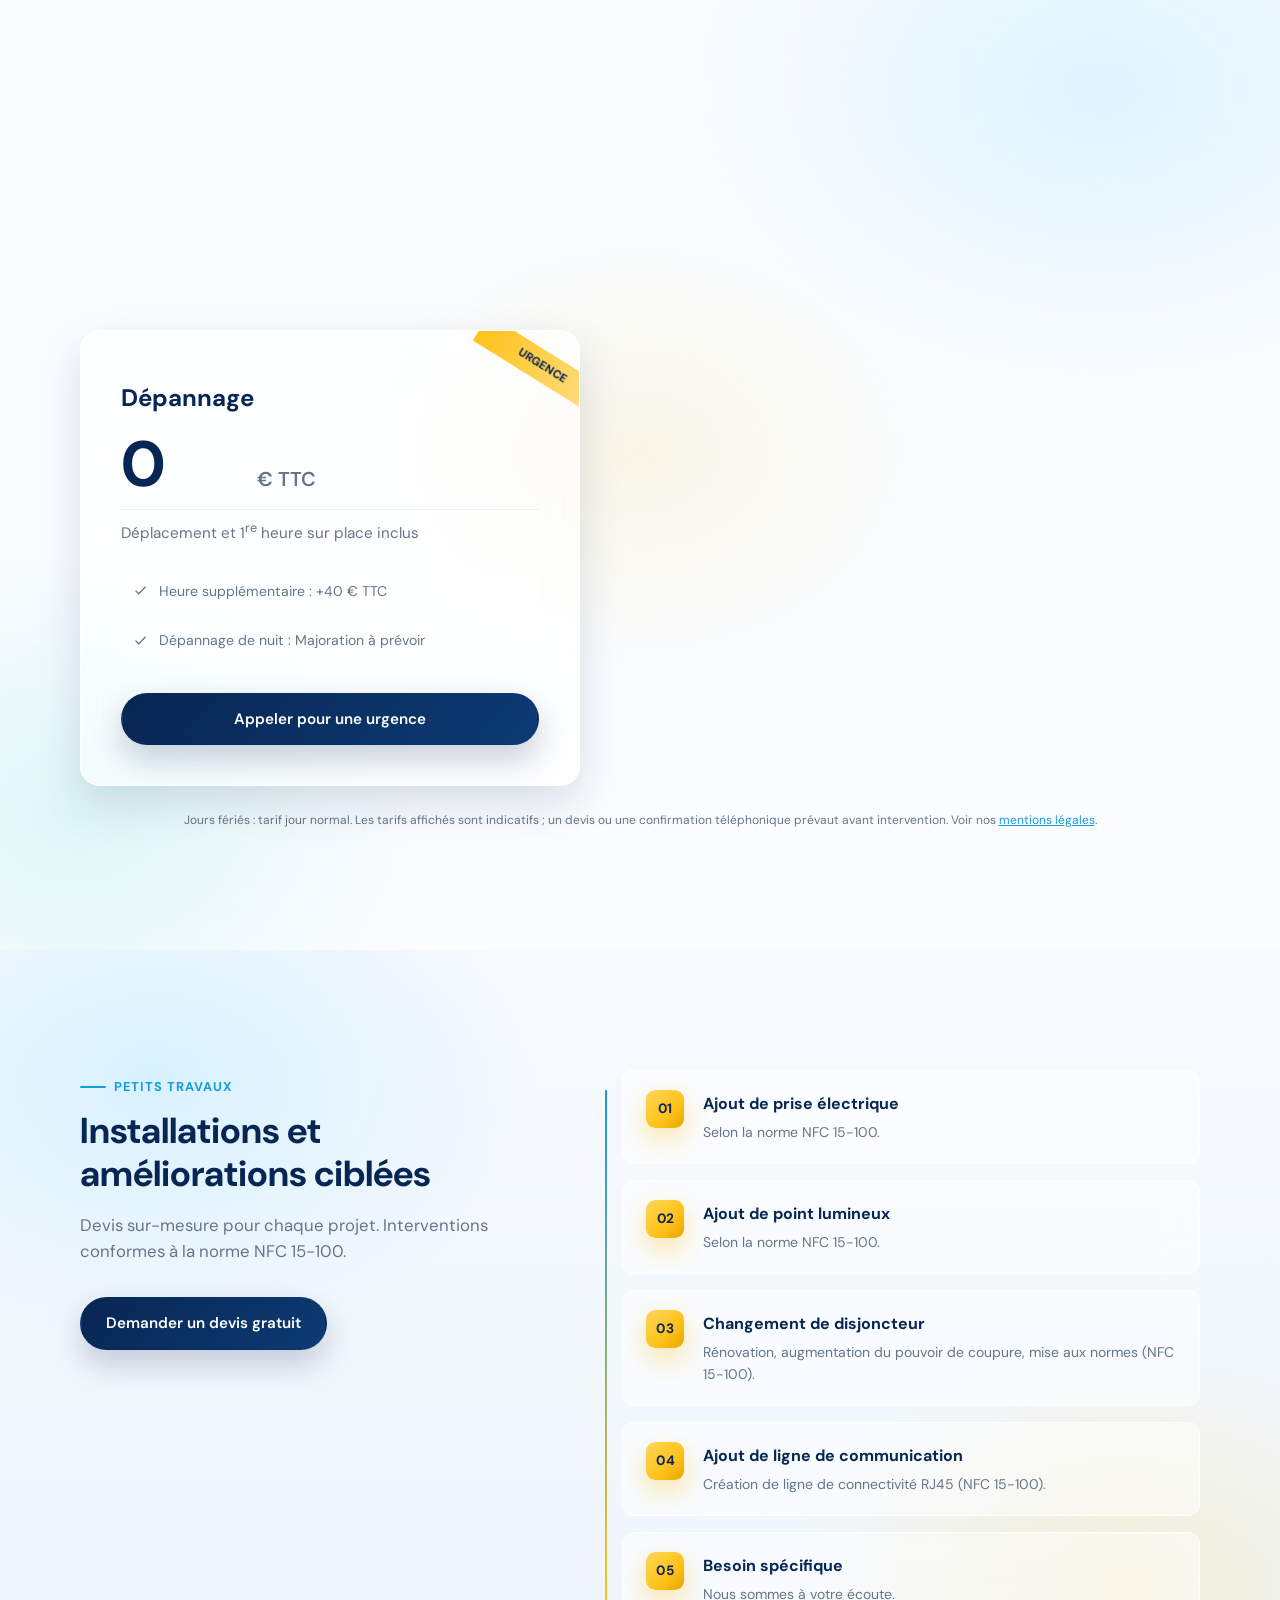
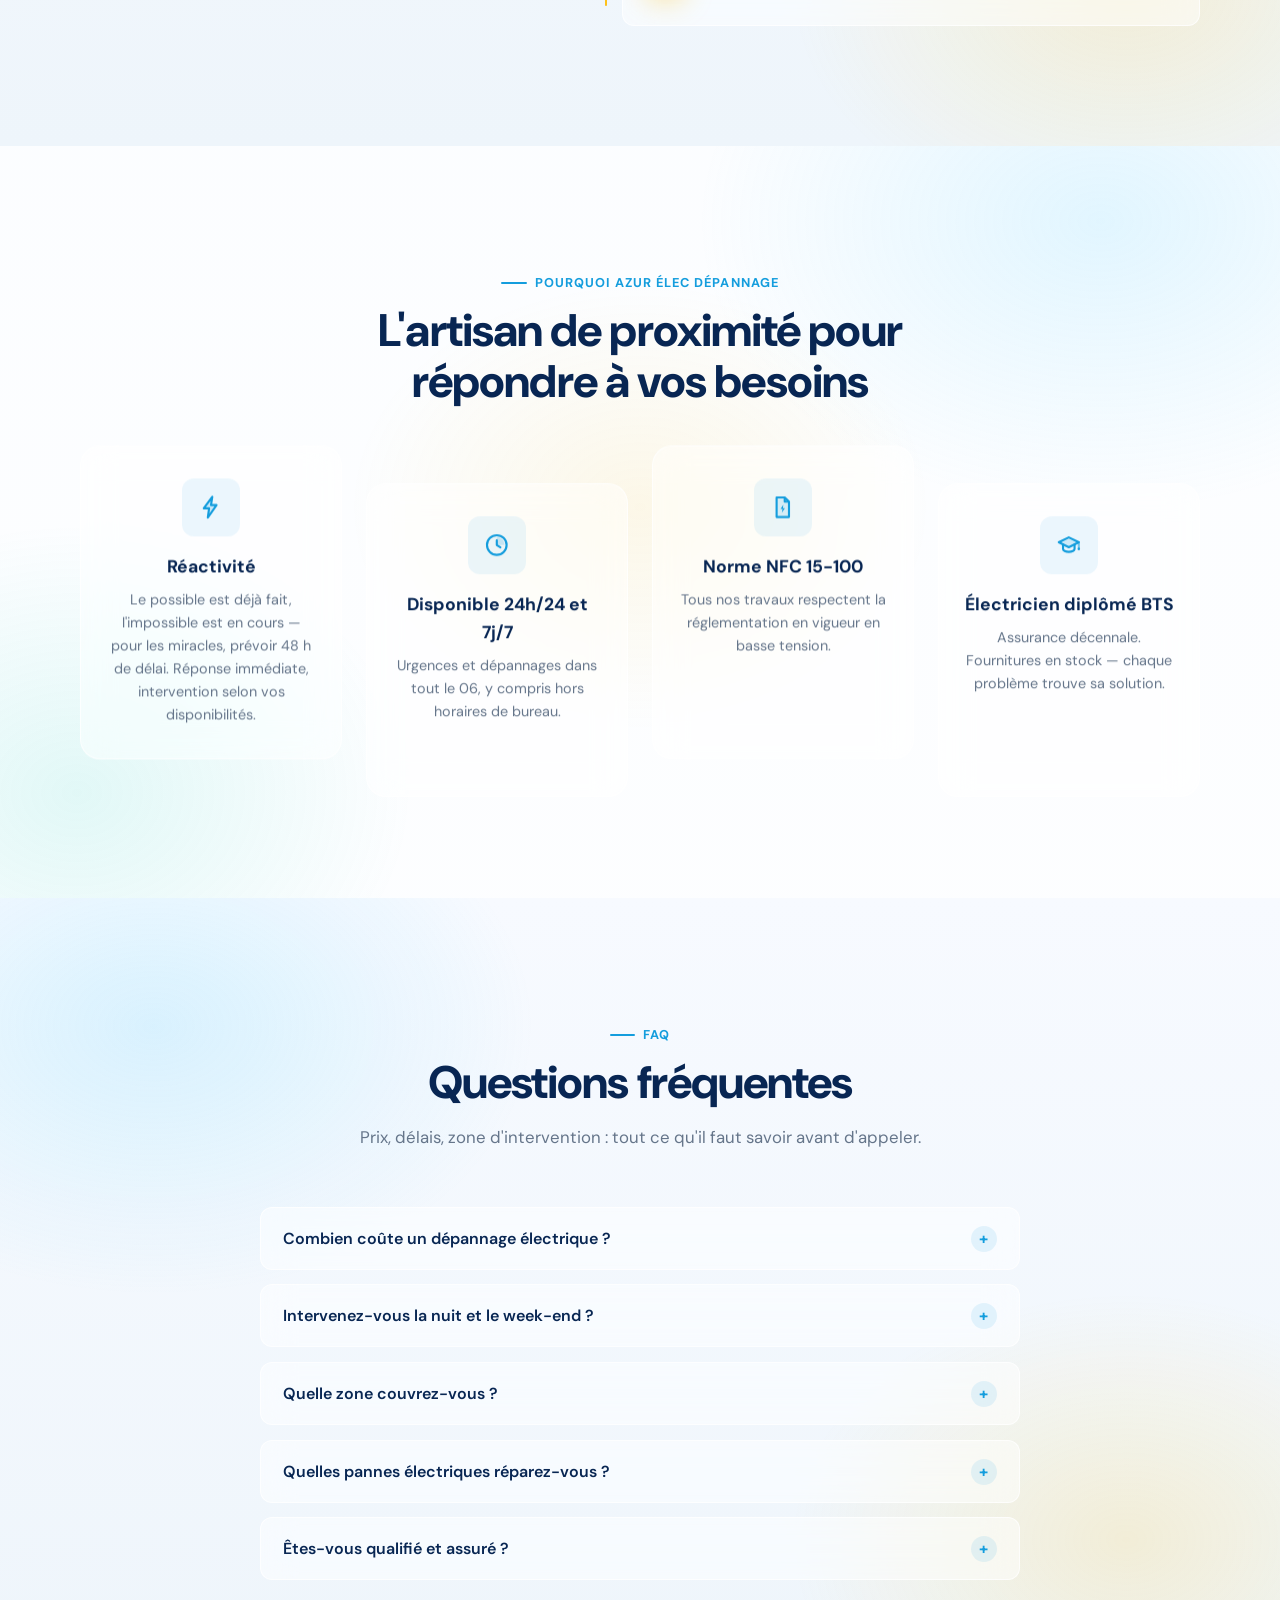
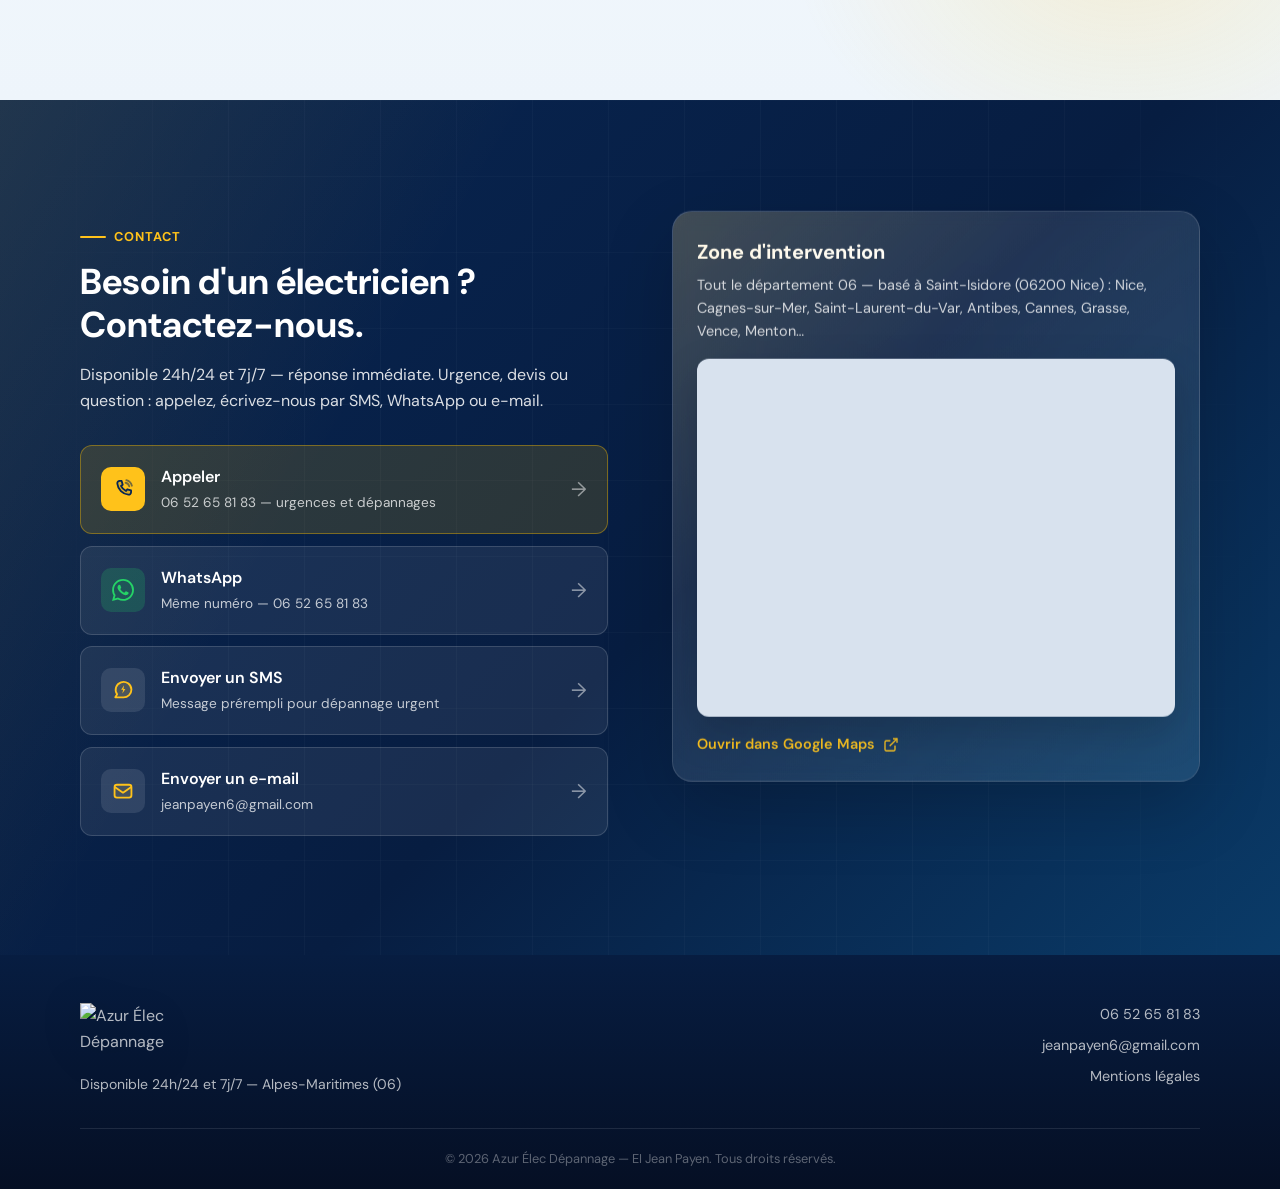
==== commit b2b76706: "Fixes mobile reel : crash Safari/Firefox, intro coupee, navbar, video iOS - getTotalLength() sur le " ====
--- a/site/index.html
+++ b/site/index.html
@@ -28,7 +28,7 @@
   <link rel="preconnect" href="https://fonts.gstatic.com" crossorigin>
   <link rel="dns-prefetch" href="https://maps.google.com">
   <link href="https://fonts.googleapis.com/css2?family=DM+Sans:ital,opsz,wght@0,9..40,400;0,9..40,500;0,9..40,600;0,9..40,700;0,9..40,800;1,9..40,400&display=swap" rel="stylesheet">
-  <link rel="stylesheet" href="css/style.css?v=20260610-9">
+  <link rel="stylesheet" href="css/style.css?v=20260610-11">
   <link rel="icon" href="assets/logo.png" type="image/png">
   <link rel="manifest" href="site.webmanifest">
   <script type="application/ld+json">
@@ -232,7 +232,7 @@
         <!-- Vidéo pilotée par le scroll (Pexels, libre d'usage commercial) :
              rampe noir → braise → pleine lumière. Elle avance quand on
              descend, recule quand on remonte — jamais en boucle. -->
-        <video class="hero__video" id="hero-video" muted playsinline preload="auto">
+        <video class="hero__video" id="hero-video" muted playsinline webkit-playsinline preload="auto">
           <source src="assets/hero-scrub.mp4" type="video/mp4">
         </video>
         <canvas class="hero__canvas" id="hero-canvas"></canvas>
@@ -667,6 +667,6 @@
     <svg viewBox="0 0 24 24" fill="none" stroke="currentColor" stroke-width="2" aria-hidden="true"><path d="M8.4 3.2h2.1l1.2 4.1-1.9 1.4a11.6 11.6 0 0 0 5.5 5.5l1.4-1.9 4.1 1.2v2.1a2.6 2.6 0 0 1-2.9 2.6C11.5 17.5 6.5 12.5 5.8 6.1a2.6 2.6 0 0 1 2.6-2.9z" stroke="currentColor" stroke-width="2" stroke-linejoin="round" fill="currentColor" fill-opacity="0.14"/><path d="M14.8 5.2a5.2 5.2 0 0 1 4 4" stroke="currentColor" stroke-width="2" stroke-linecap="round" fill="none" opacity="0.55"/><path d="M15.6 2.3a8.4 8.4 0 0 1 6.1 6.1" stroke="currentColor" stroke-width="2" stroke-linecap="round" fill="none" opacity="0.55"/></svg>
   </a>
 
-  <script src="js/main.js?v=20260610-10"></script>
+  <script src="js/main.js?v=20260610-11"></script>
 </body>
 </html>
--- a/site/css/style.css
+++ b/site/css/style.css
@@ -422,7 +422,9 @@
   height: 100vh;
   height: 100svh;
   display: flex;
-  align-items: center;
+  /* flex-start + margin-block auto sur le contenu : centré quand il y a
+     la place, aligné en haut (jamais coupé) quand l'écran est petit */
+  align-items: flex-start;
   padding-top: var(--header-h);
   overflow: hidden;
   background:
@@ -534,6 +536,7 @@
   gap: 4rem;
   align-items: center;
   padding-block: 4rem;
+  margin-block: auto;
 }
 
 .hero__text h1 {
@@ -1768,6 +1771,14 @@
   background: linear-gradient(90deg, var(--azure-light), var(--yellow));
   transform-origin: left;
   transform: scaleX(0);
+}
+
+/* Téléphones courts : on sacrifie les badges de confiance (répétés
+   dans « Pourquoi nous ») pour que l'intro tienne entière à l'écran */
+@media (max-width: 900px) and (max-height: 700px) {
+  .hero__trust {
+    display: none;
+  }
 }
 
 /* Mobile : le récit épinglé est conservé, en version compacte —
@@ -2106,11 +2117,14 @@
     gap: 1rem;
   }
 
+  .header__inner { gap: 0.75rem; }
   .header__cta {
     width: 44px;
     height: 44px;
     padding: 0;
     border-radius: 50%;
+    /* groupé à droite avec le burger plutôt que flottant au centre */
+    margin-left: auto;
   }
   .header__cta .icon { margin: 0; }
   .header__cta-label { display: none; }
@@ -2118,13 +2132,15 @@
 
   .section { padding: 4.5rem 0; }
   .hero__scroll { display: none; }
-  .hero__content { padding-block: 2.5rem; }
-  .hero__text h1 { margin-bottom: 0.9rem; }
-  .hero__lead { margin-bottom: 1.25rem; }
-  .hero__actions { flex-direction: column; margin-bottom: 1.5rem; }
+  .hero__content { padding-block: 1.75rem; }
+  .badge { font-size: 0.72rem; margin-bottom: 1rem; }
+  .hero__text h1 { font-size: clamp(1.85rem, 7.5vw, 2.3rem); margin-bottom: 0.9rem; }
+  .hero__lead { font-size: 1rem; margin-bottom: 1.25rem; }
+  .hero__actions { flex-direction: column; gap: 0.75rem; margin-bottom: 1.5rem; }
   .hero__actions .btn { width: 100%; }
+  .hero__actions .btn--lg { padding: 0.85rem 1.5rem; font-size: 1rem; }
   .hero__trust { gap: 0.5rem; }
-  .hero__trust li { font-size: 0.8rem; padding: 0.4rem 0.6rem; }
+  .hero__trust li { font-size: 0.78rem; padding: 0.35rem 0.6rem; }
   .hero__visual { display: none; }
   .pricing__row {
     align-items: flex-start;
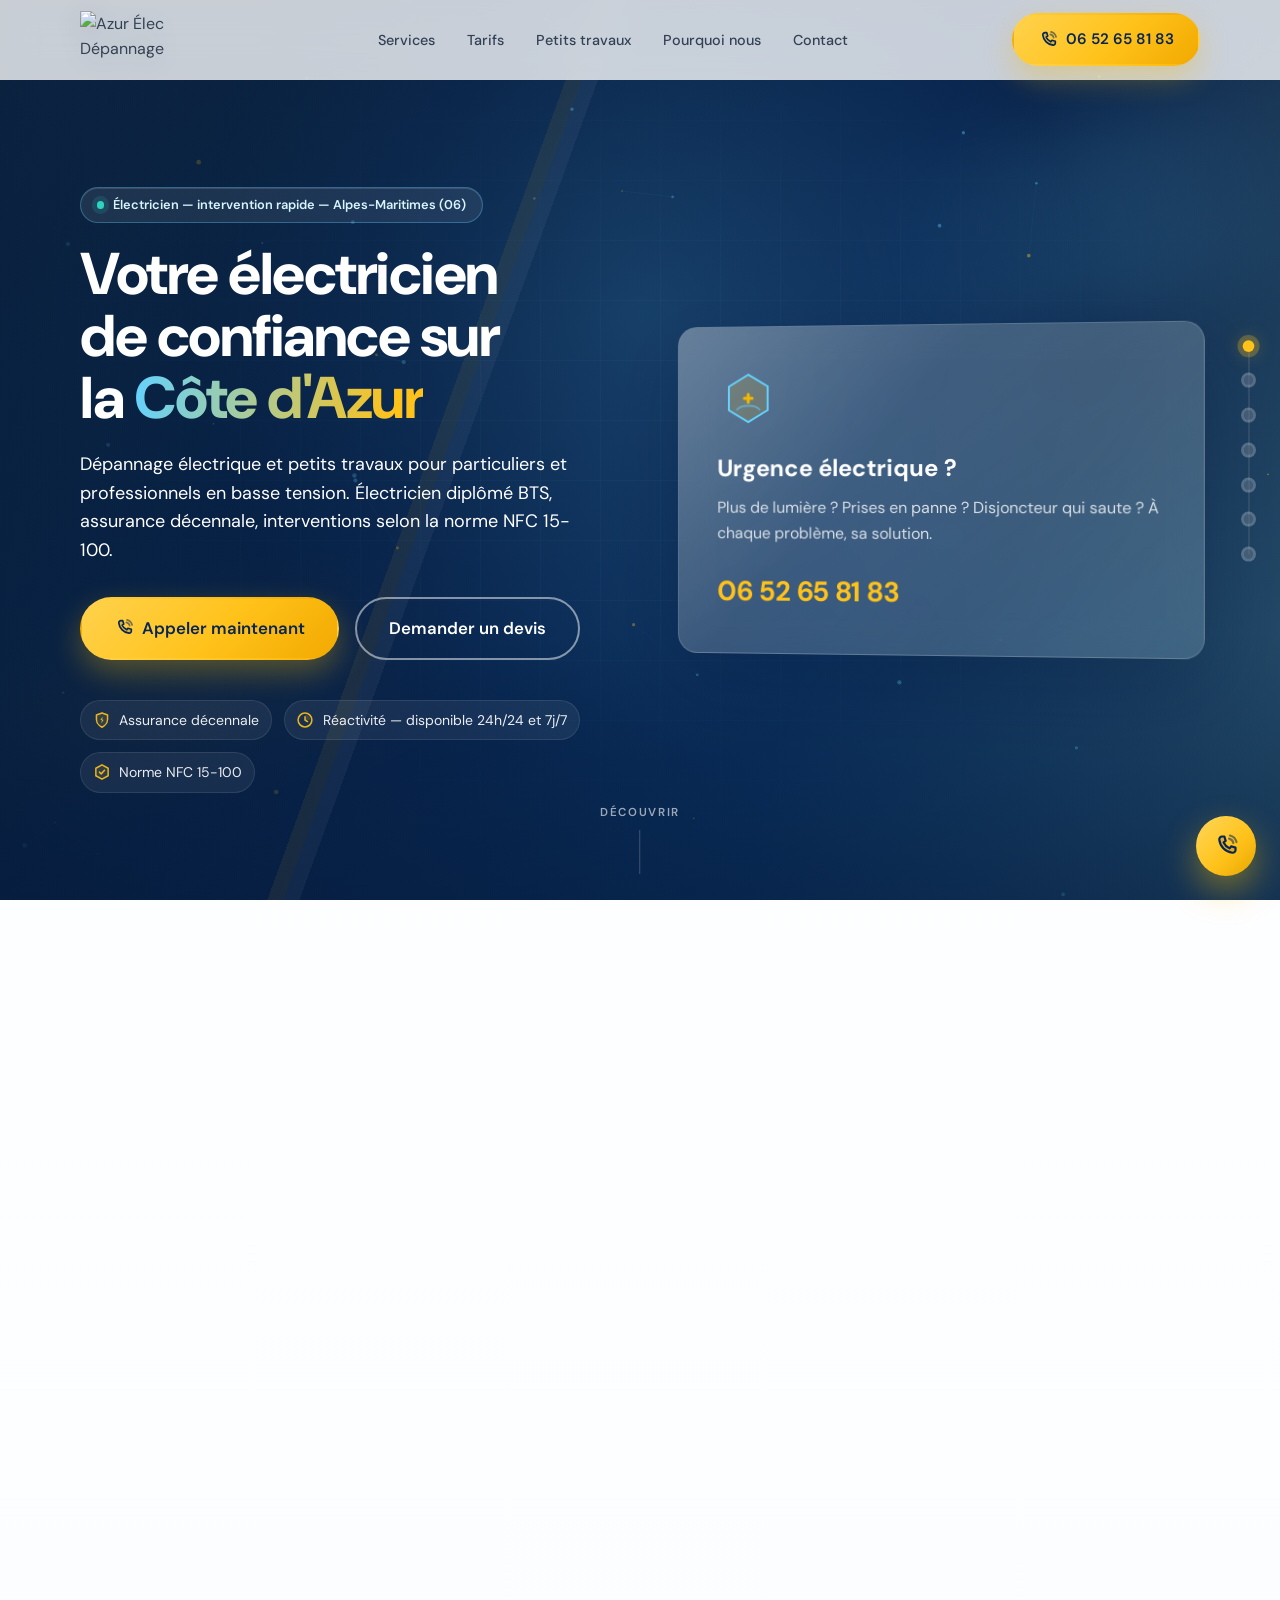
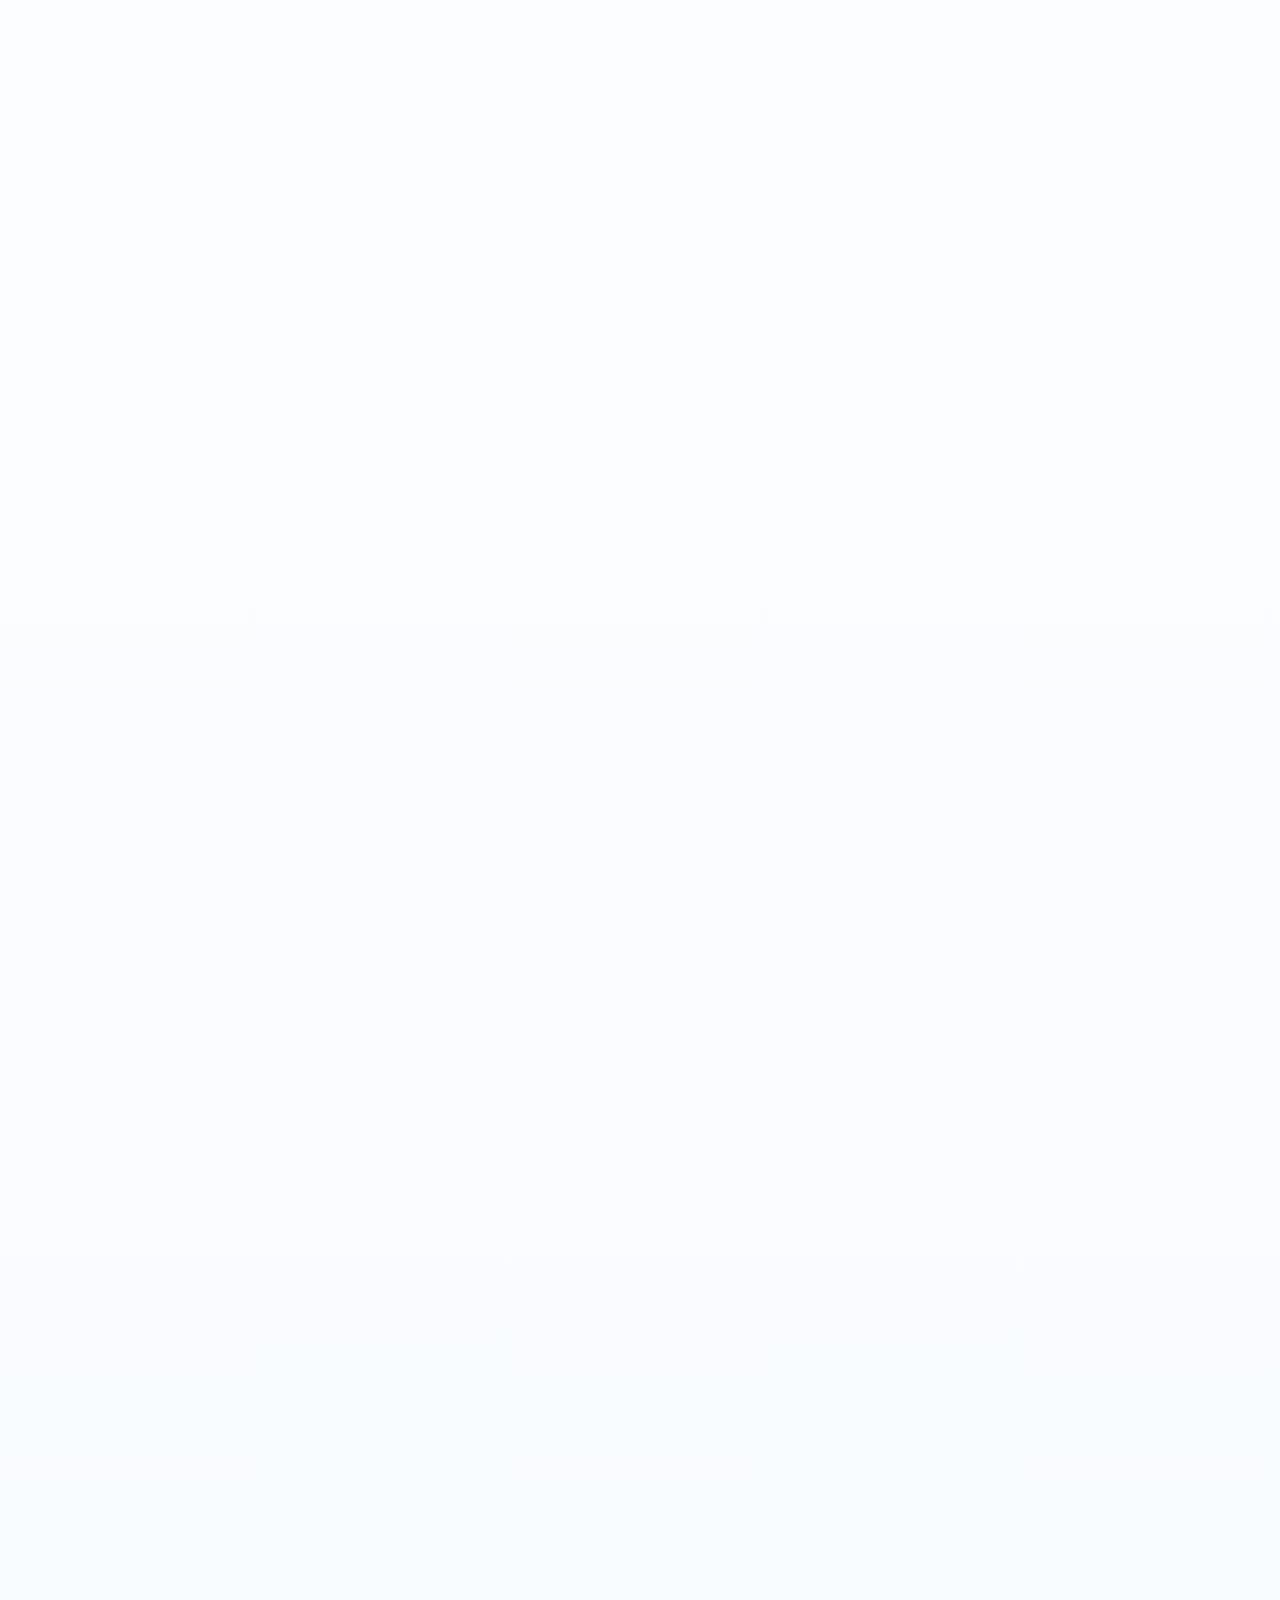
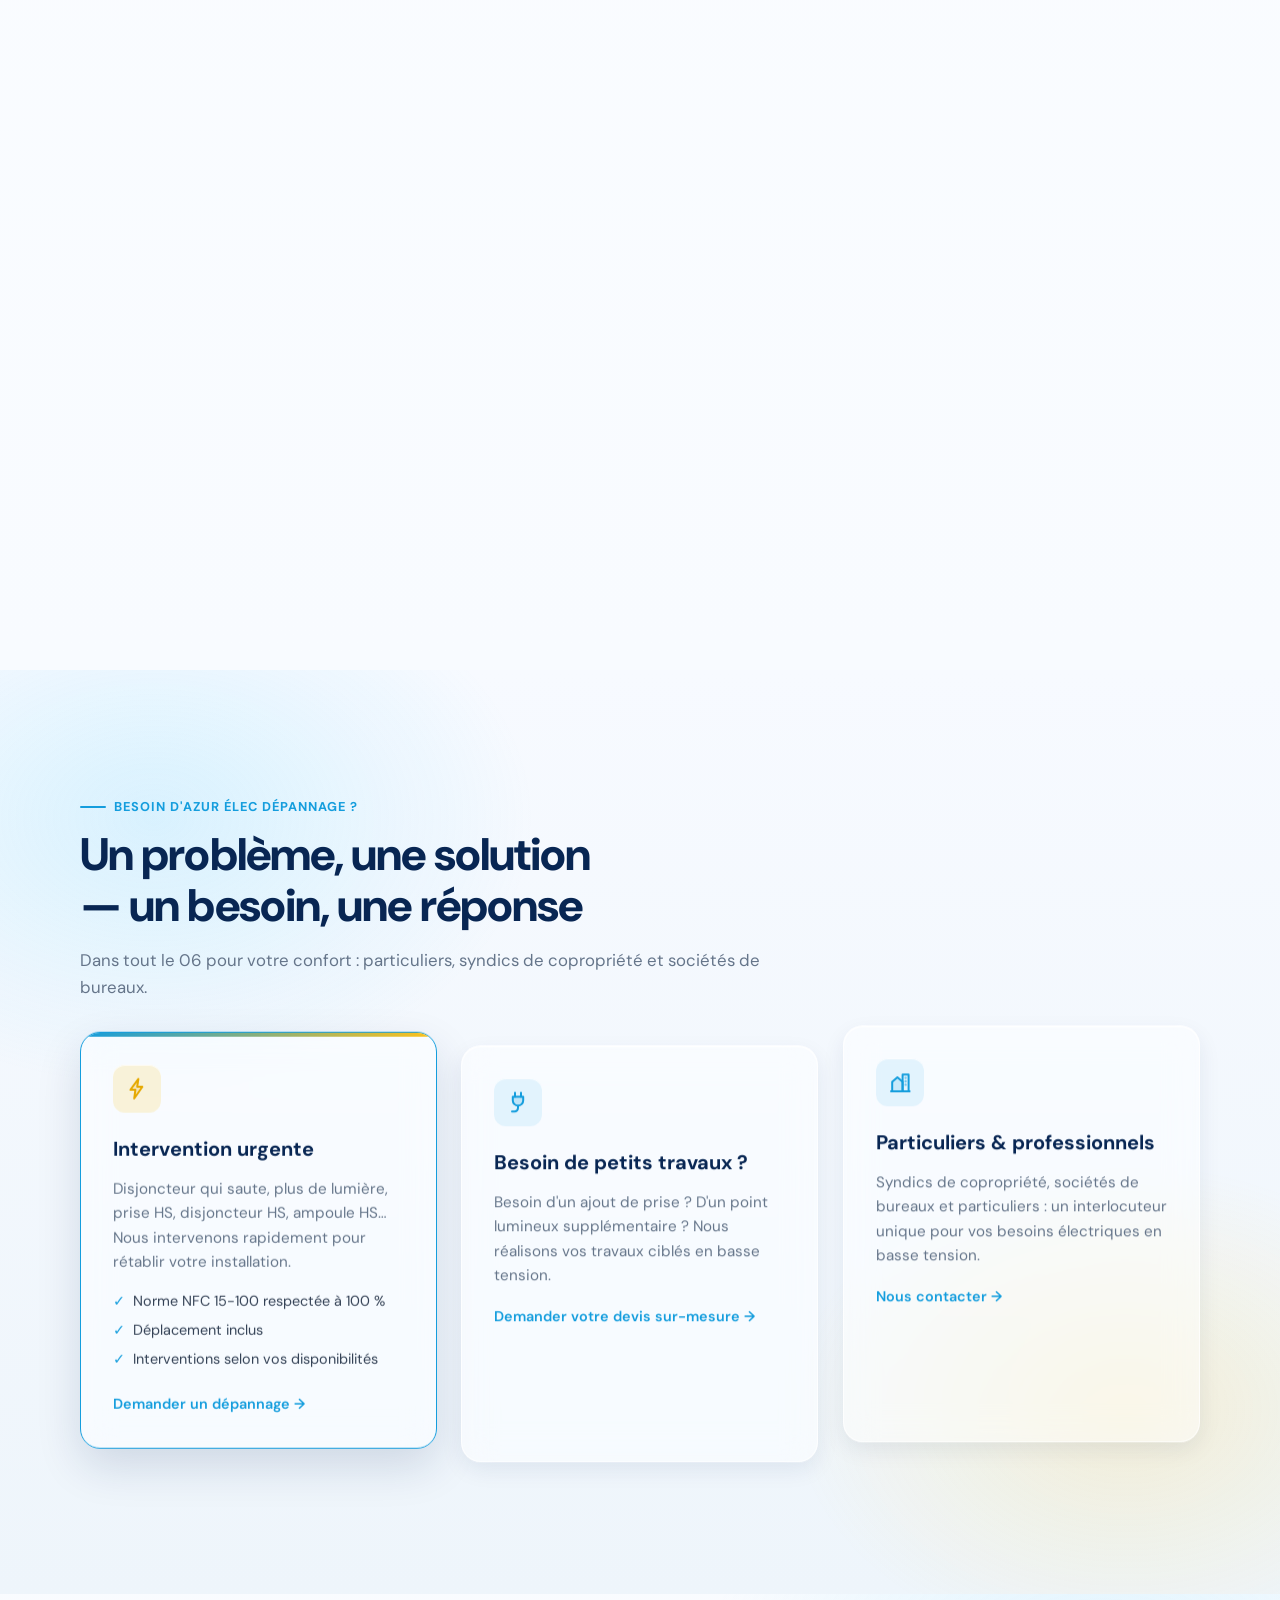
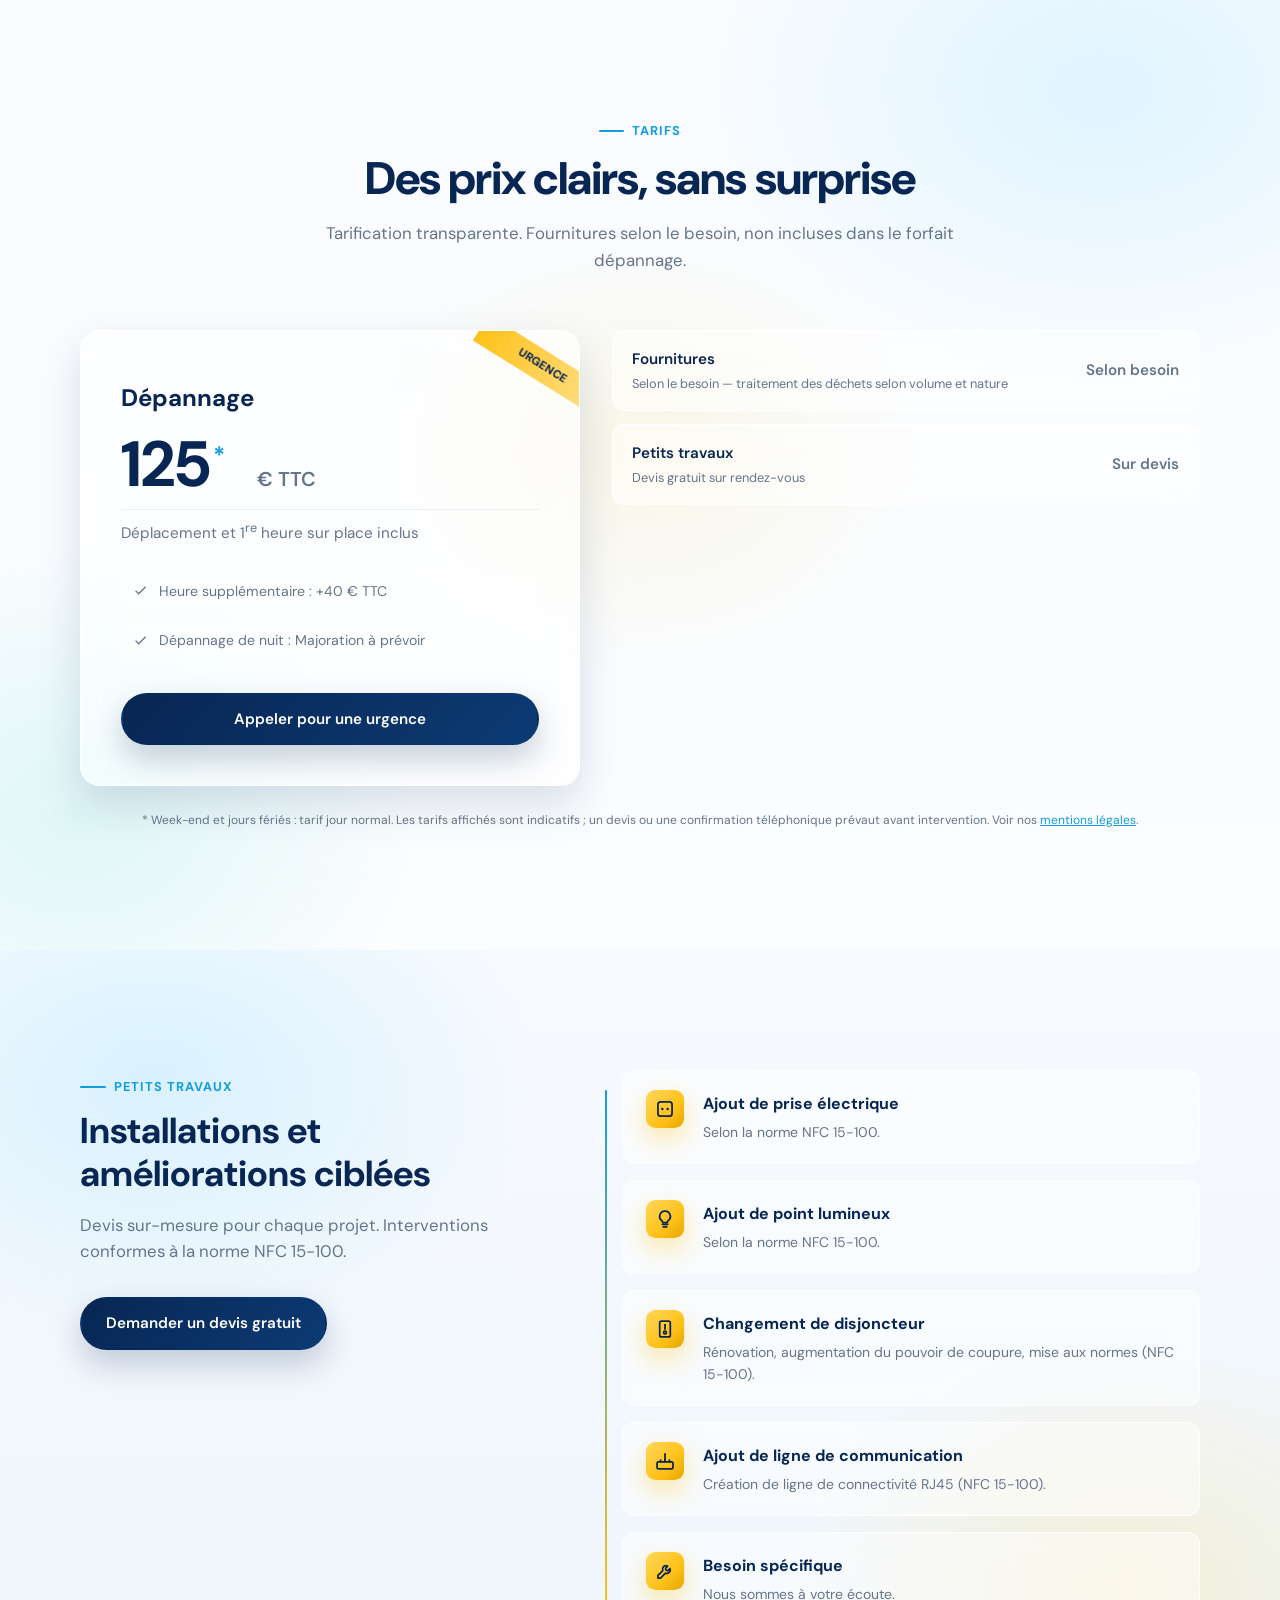
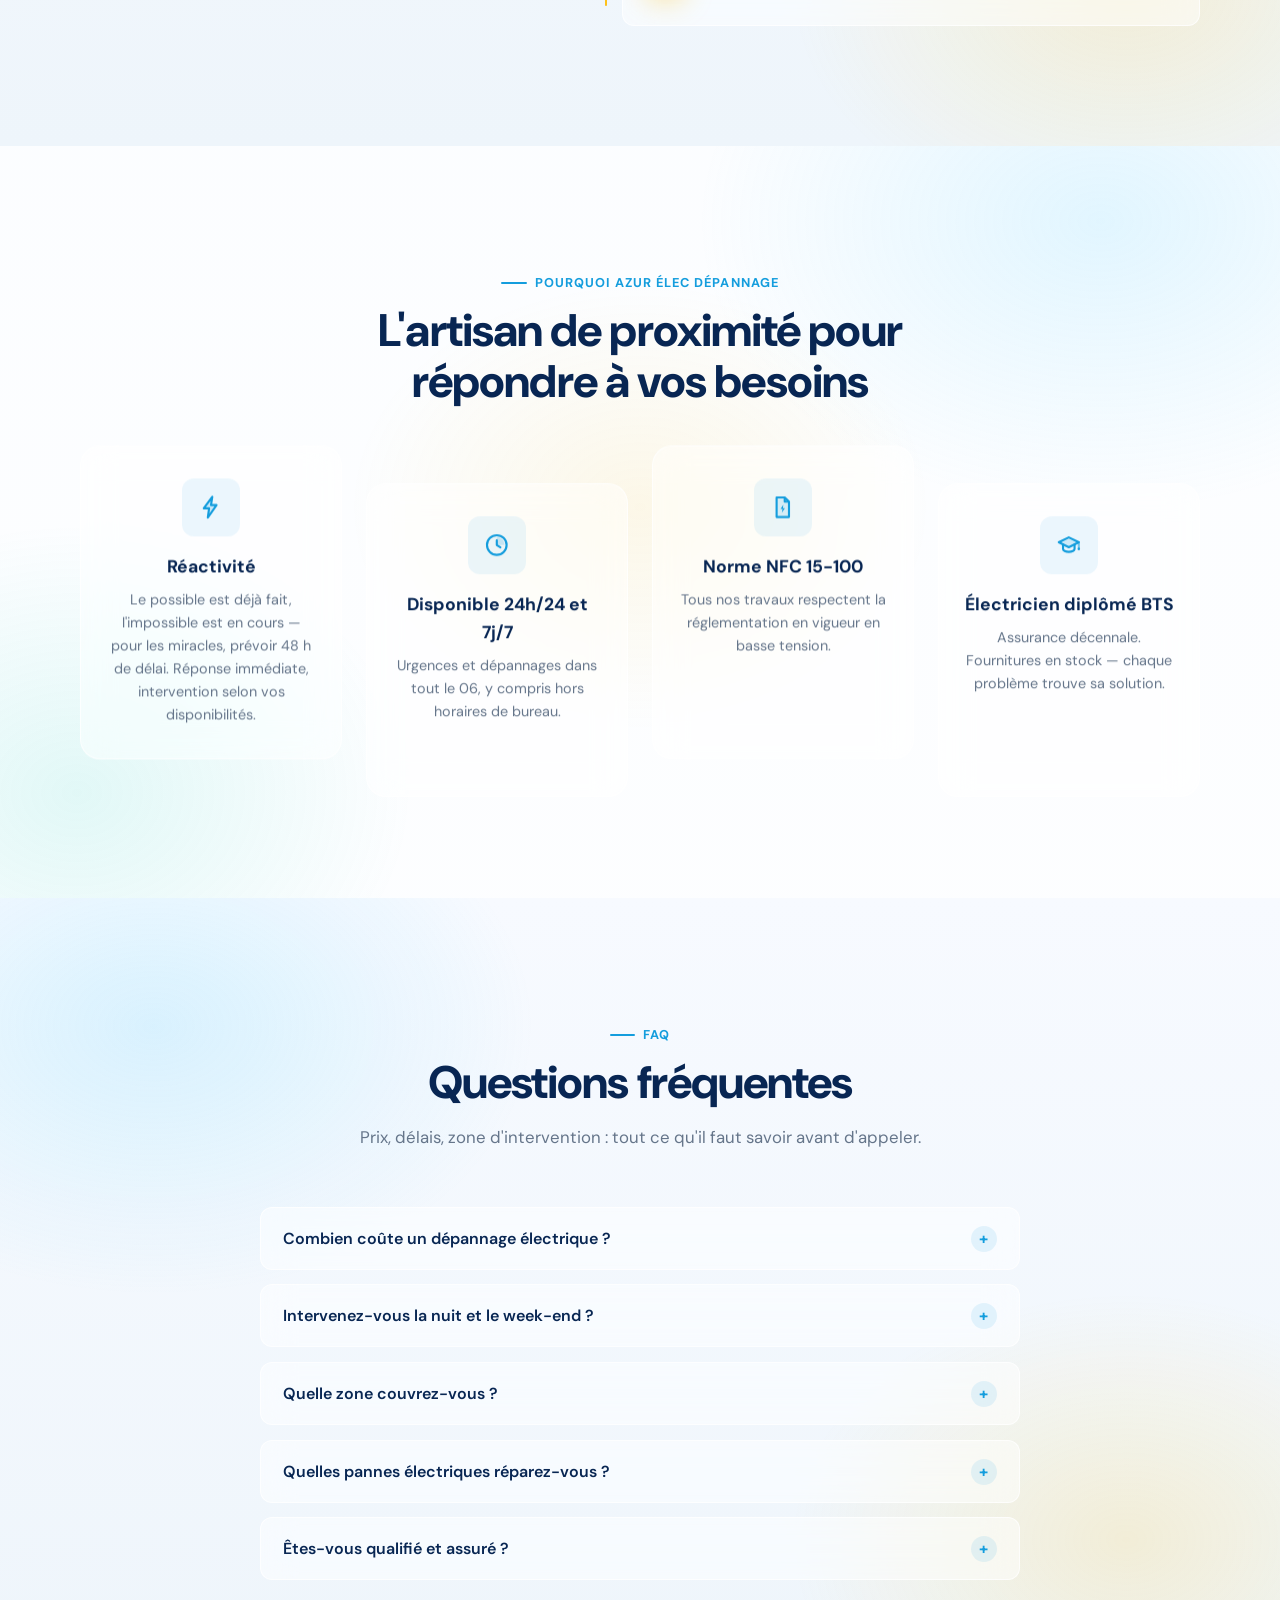
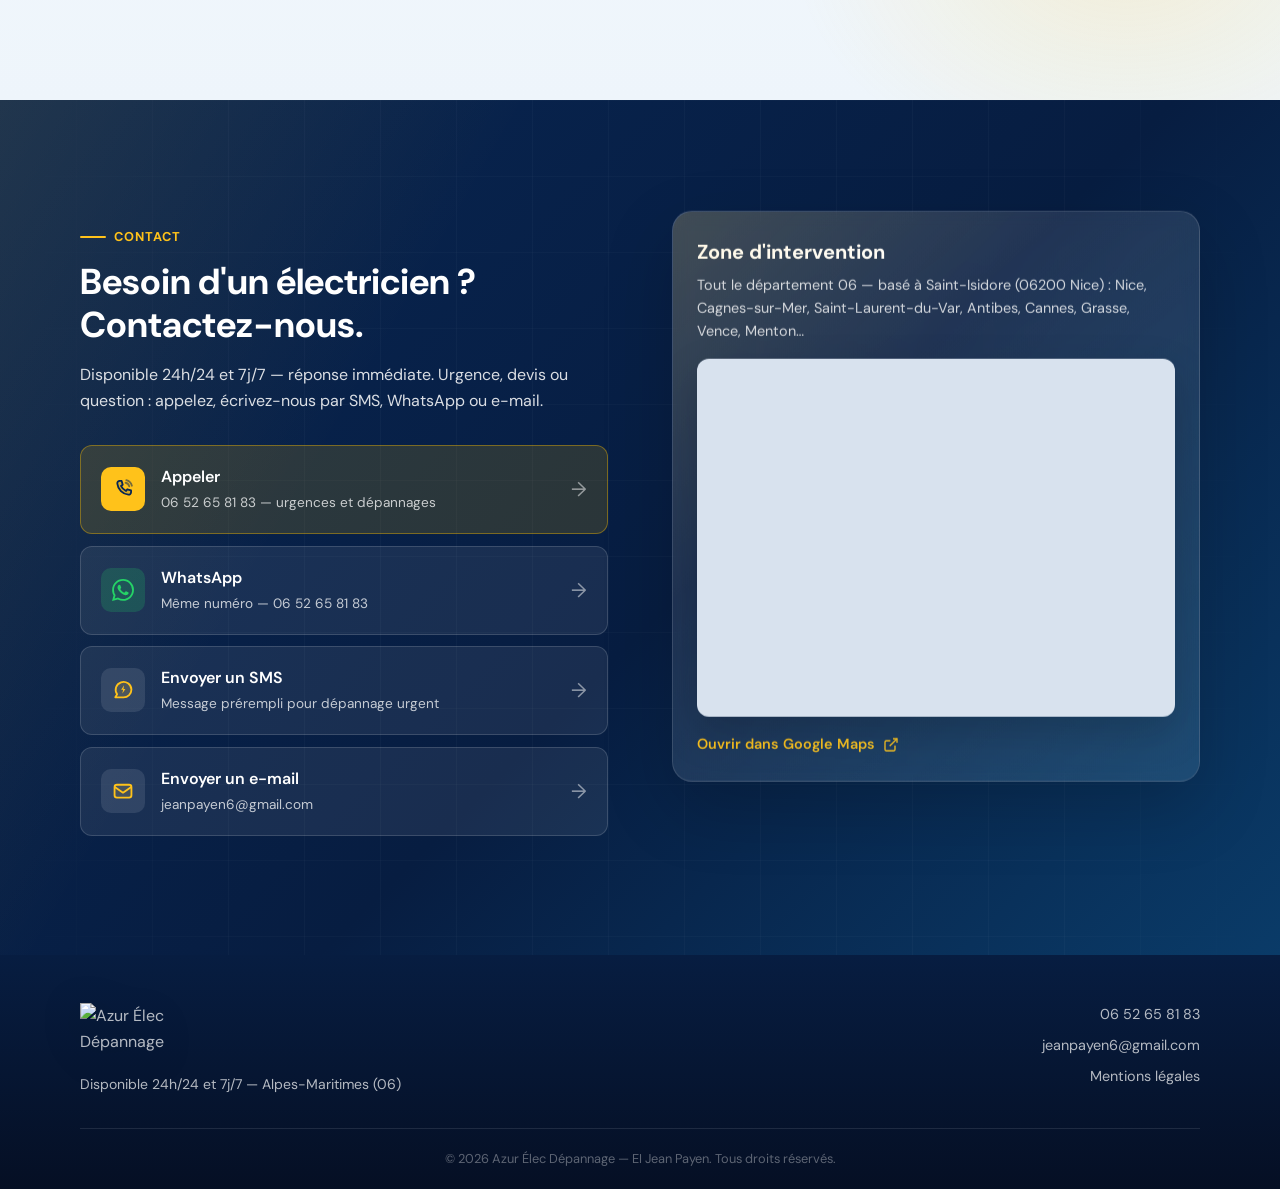
==== commit 3f21eeeb: "modifs" ====
--- a/site/index.html
+++ b/site/index.html
@@ -404,7 +404,7 @@
           <div class="pricing__main">
             <h3>Dépannage</h3>
             <div class="pricing__price">
-              <span class="pricing__amount">125</span>
+              <span class="pricing__amount"><span class="pricing__amount-value">125</span><sup class="pricing__asterisk">*</sup></span>
               <span class="pricing__currency">€ TTC</span>
             </div>
             <p class="pricing__includes">Déplacement et 1<sup>re</sup> heure sur place inclus</p>
@@ -438,7 +438,7 @@
           </div>
         </div>
         <p class="pricing__footnote">
-          Jours fériés : tarif jour normal. Les tarifs affichés sont indicatifs ; un devis ou une confirmation téléphonique prévaut avant intervention. Voir nos <a href="mentions-legales.html">mentions légales</a>.
+          * Week-end et jours fériés : tarif jour normal. Les tarifs affichés sont indicatifs ; un devis ou une confirmation téléphonique prévaut avant intervention. Voir nos <a href="mentions-legales.html">mentions légales</a>.
         </p>
       </div>
     </section>
@@ -454,35 +454,45 @@
           </div>
           <ul class="examples">
             <li class="examples__item">
-              <span class="examples__num">01</span>
+              <span class="examples__num" aria-hidden="true">
+                <svg viewBox="0 0 24 24" fill="none" stroke="currentColor" stroke-width="2" stroke-linecap="round" stroke-linejoin="round"><rect x="4" y="4" width="16" height="16" rx="3"/><circle cx="9" cy="12" r="1.4" fill="currentColor" stroke="none"/><circle cx="15" cy="12" r="1.4" fill="currentColor" stroke="none"/></svg>
+              </span>
               <div>
                 <strong>Ajout de prise électrique</strong>
                 <p>Selon la norme NFC 15-100.</p>
               </div>
             </li>
             <li class="examples__item">
-              <span class="examples__num">02</span>
+              <span class="examples__num" aria-hidden="true">
+                <svg viewBox="0 0 24 24" fill="none" stroke="currentColor" stroke-width="2" stroke-linecap="round" stroke-linejoin="round"><path d="M9 18h6"/><path d="M10 21h4"/><path d="M12 3a6 6 0 0 0-3.5 10.9c.5.4.8.9.8 1.5v.6h5.4v-.6c0-.6.3-1.1.8-1.5A6 6 0 0 0 12 3Z"/></svg>
+              </span>
               <div>
                 <strong>Ajout de point lumineux</strong>
                 <p>Selon la norme NFC 15-100.</p>
               </div>
             </li>
             <li class="examples__item">
-              <span class="examples__num">03</span>
+              <span class="examples__num" aria-hidden="true">
+                <svg viewBox="0 0 24 24" fill="none" stroke="currentColor" stroke-width="2" stroke-linecap="round" stroke-linejoin="round"><rect x="6" y="3" width="12" height="18" rx="2"/><path d="M12 7v5"/><circle cx="12" cy="16" r="1.6"/></svg>
+              </span>
               <div>
                 <strong>Changement de disjoncteur</strong>
                 <p>Rénovation, augmentation du pouvoir de coupure, mise aux normes (NFC 15-100).</p>
               </div>
             </li>
             <li class="examples__item">
-              <span class="examples__num">04</span>
+              <span class="examples__num" aria-hidden="true">
+                <svg viewBox="0 0 24 24" fill="none" stroke="currentColor" stroke-width="2" stroke-linecap="round" stroke-linejoin="round"><rect x="3" y="13" width="18" height="8" rx="1.5"/><path d="M7 13v-2"/><path d="M12 13v-2"/><path d="M17 13v-2"/><path d="M12 11V4"/></svg>
+              </span>
               <div>
                 <strong>Ajout de ligne de communication</strong>
                 <p>Création de ligne de connectivité RJ45 (NFC 15-100).</p>
               </div>
             </li>
             <li class="examples__item">
-              <span class="examples__num">05</span>
+              <span class="examples__num" aria-hidden="true">
+                <svg viewBox="0 0 24 24" fill="none" stroke="currentColor" stroke-width="2" stroke-linecap="round" stroke-linejoin="round"><path d="M14.7 6.3a4 4 0 0 0-5.2 5.2L4 17v3h3l5.5-5.5a4 4 0 0 0 5.2-5.2l-2.4 2.4-2.1-.6-.6-2.1 2.4-2.4Z"/></svg>
+              </span>
               <div>
                 <strong>Besoin spécifique</strong>
                 <p>Nous sommes à votre écoute.</p>
--- a/site/css/style.css
+++ b/site/css/style.css
@@ -1115,6 +1115,15 @@
   min-width: 3ch;
 }
 
+.pricing__asterisk {
+  font-size: 1.5rem;
+  font-weight: 700;
+  color: var(--azure);
+  vertical-align: super;
+  line-height: 0;
+  margin-left: 0.1rem;
+}
+
 .pricing__currency {
   font-size: 1.25rem;
   font-weight: 600;
@@ -1333,6 +1342,11 @@
   border-radius: 9px;
   box-shadow: 0 10px 24px rgba(8, 38, 83, 0.18);
   transition: background var(--transition), color var(--transition), box-shadow var(--transition), transform var(--transition);
+}
+
+.examples__num svg {
+  width: 20px;
+  height: 20px;
 }
 
 .examples__item.is-lit .examples__num {
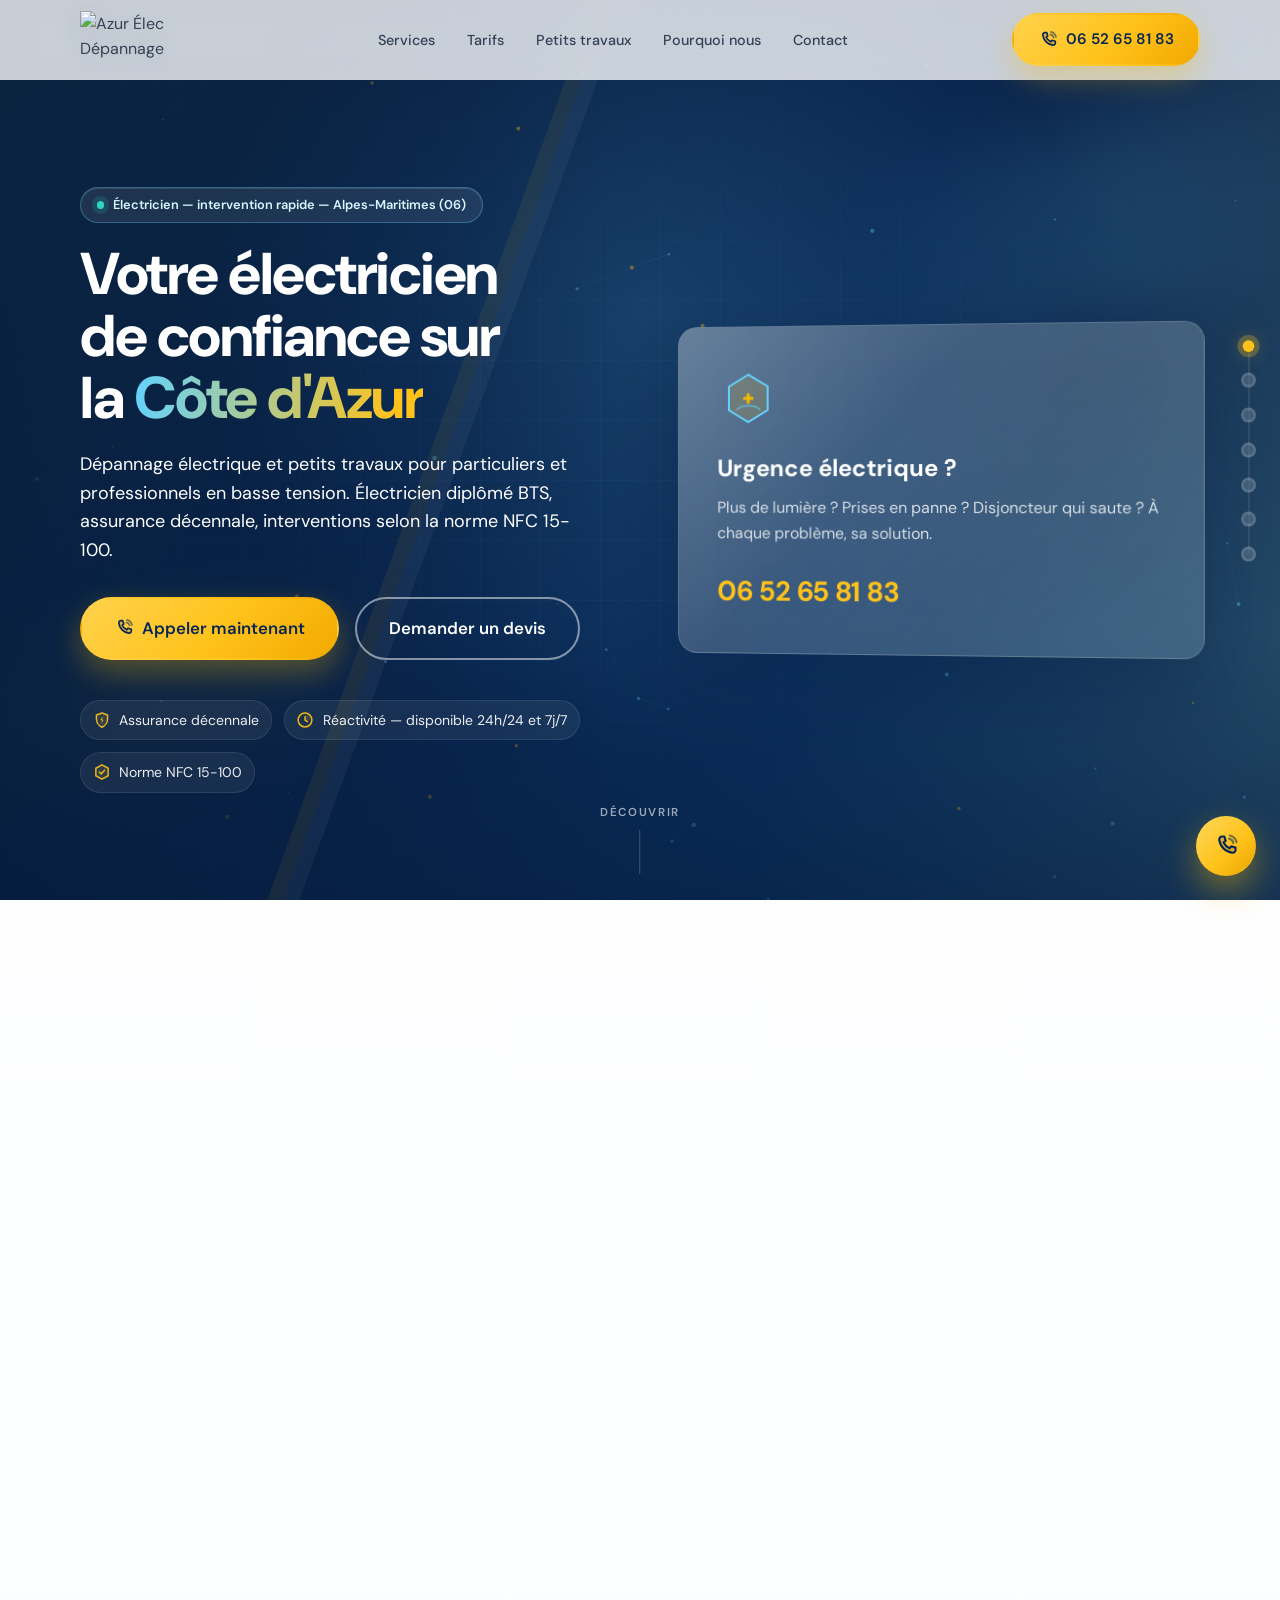
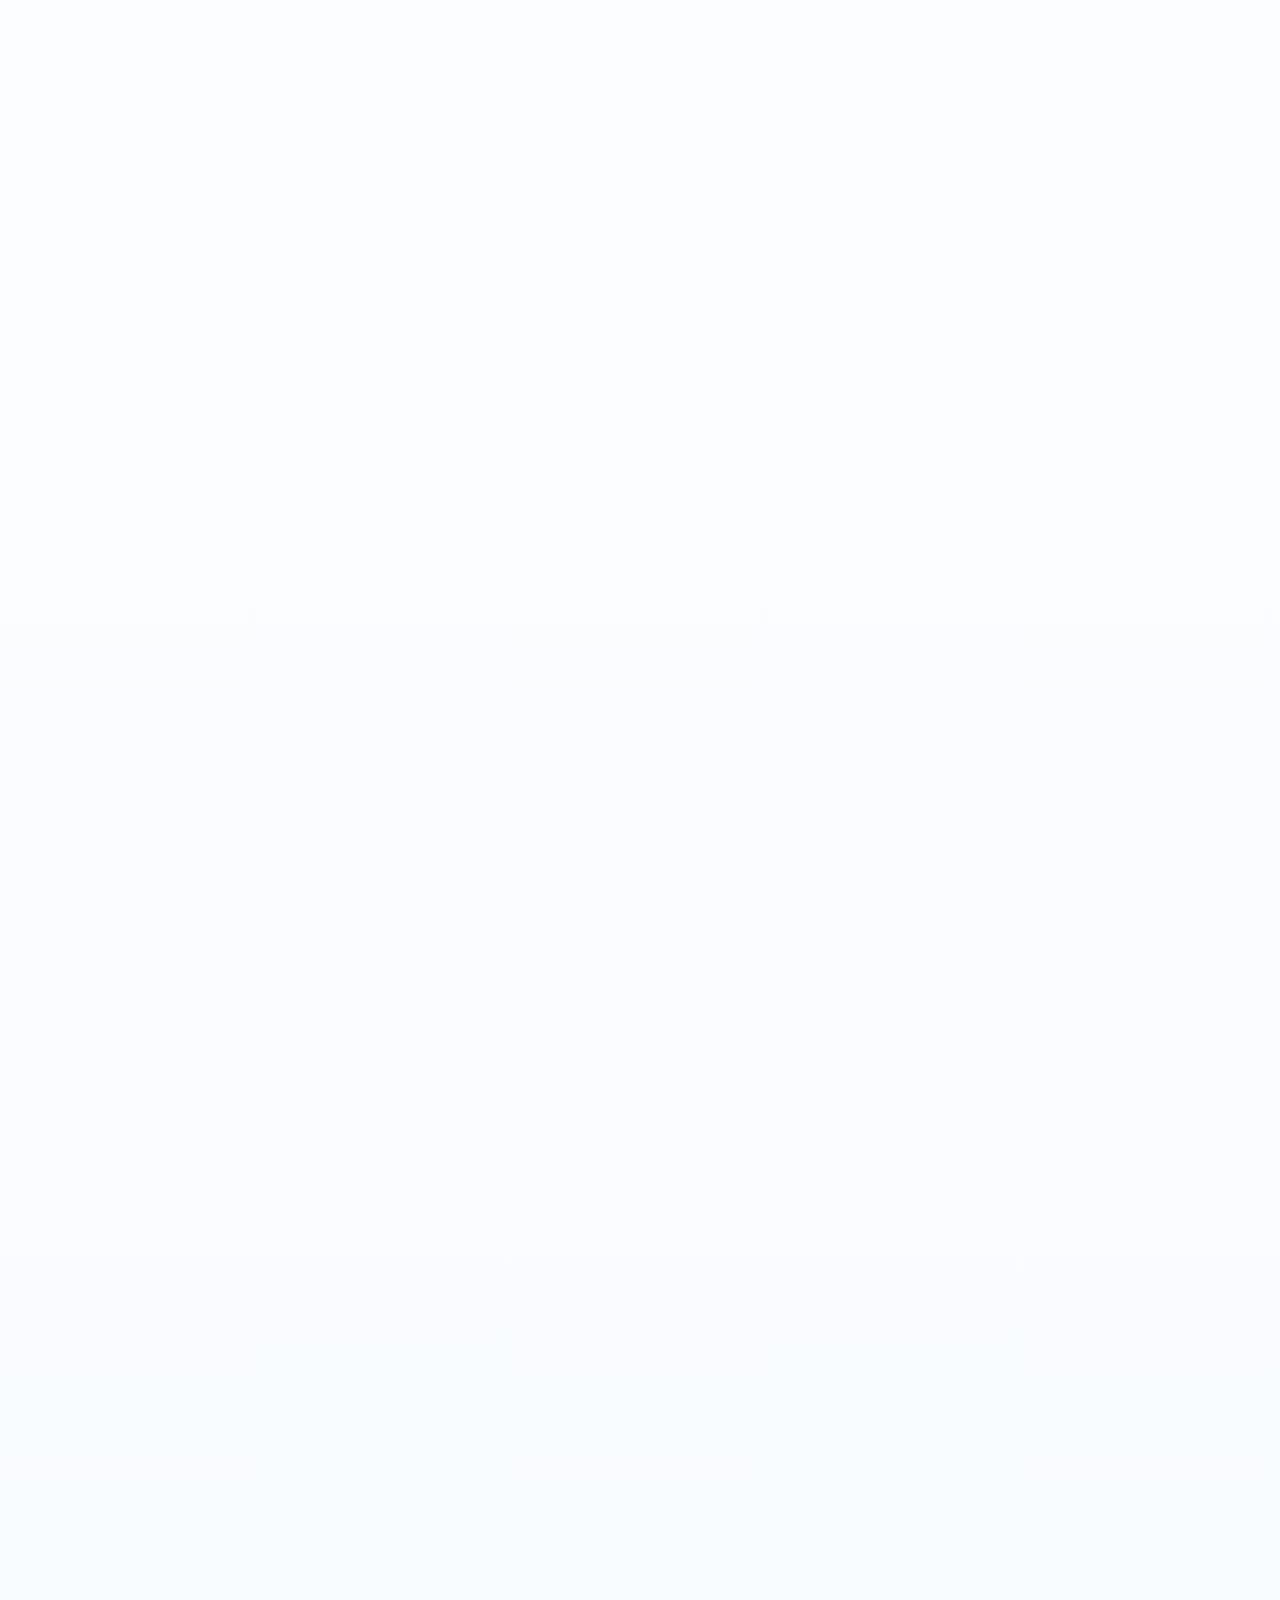
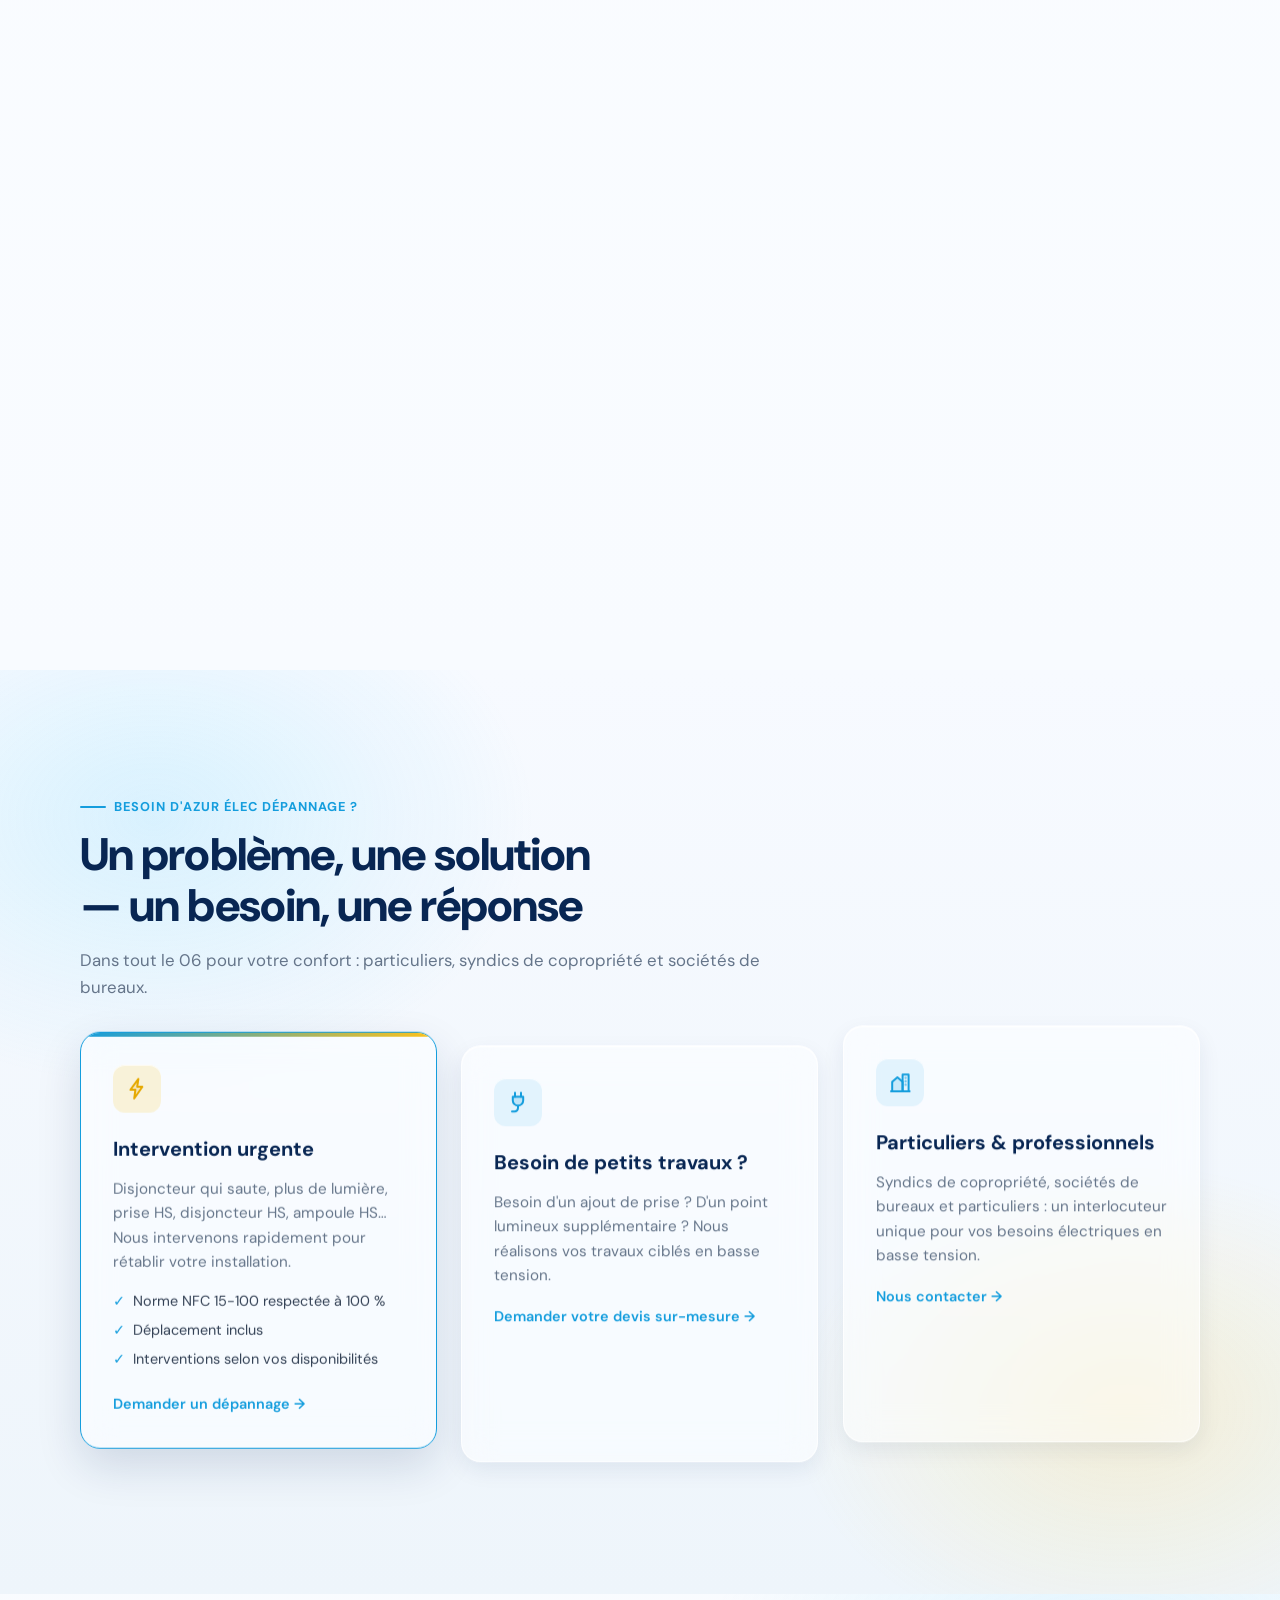
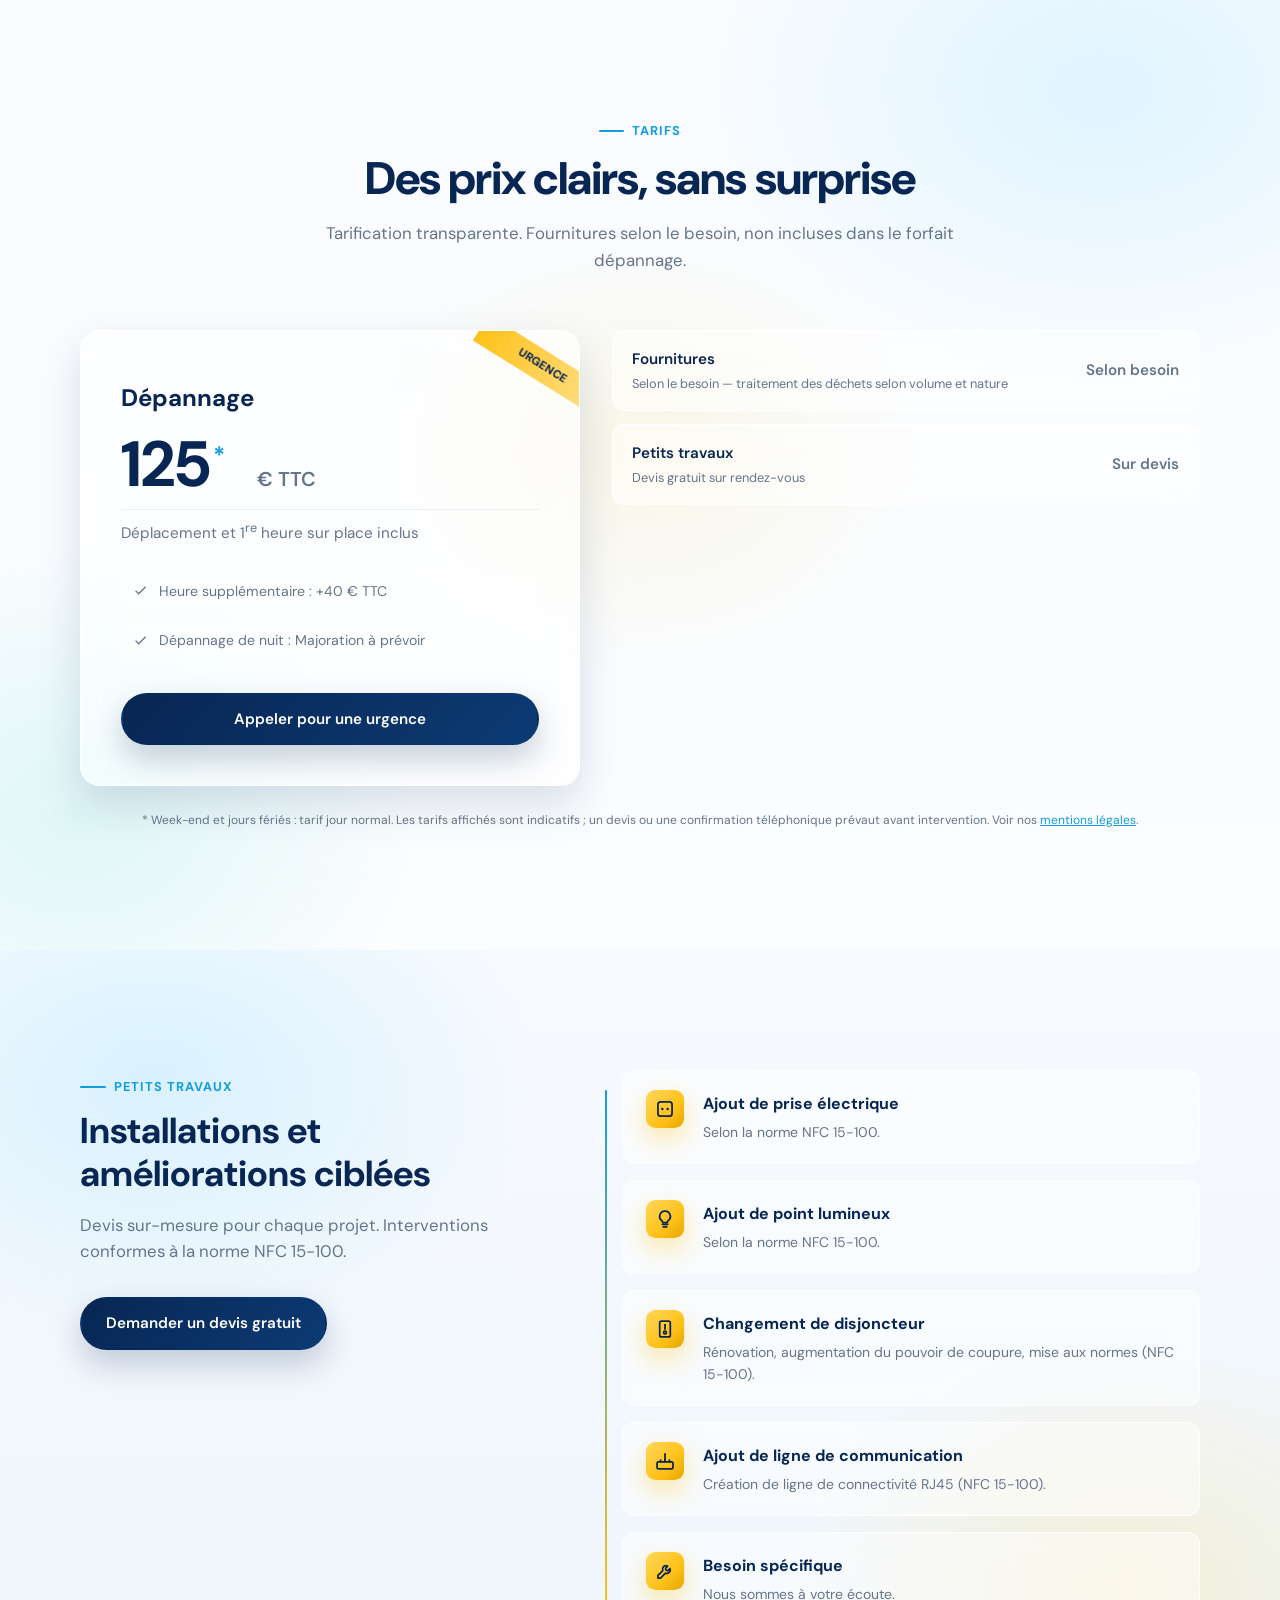
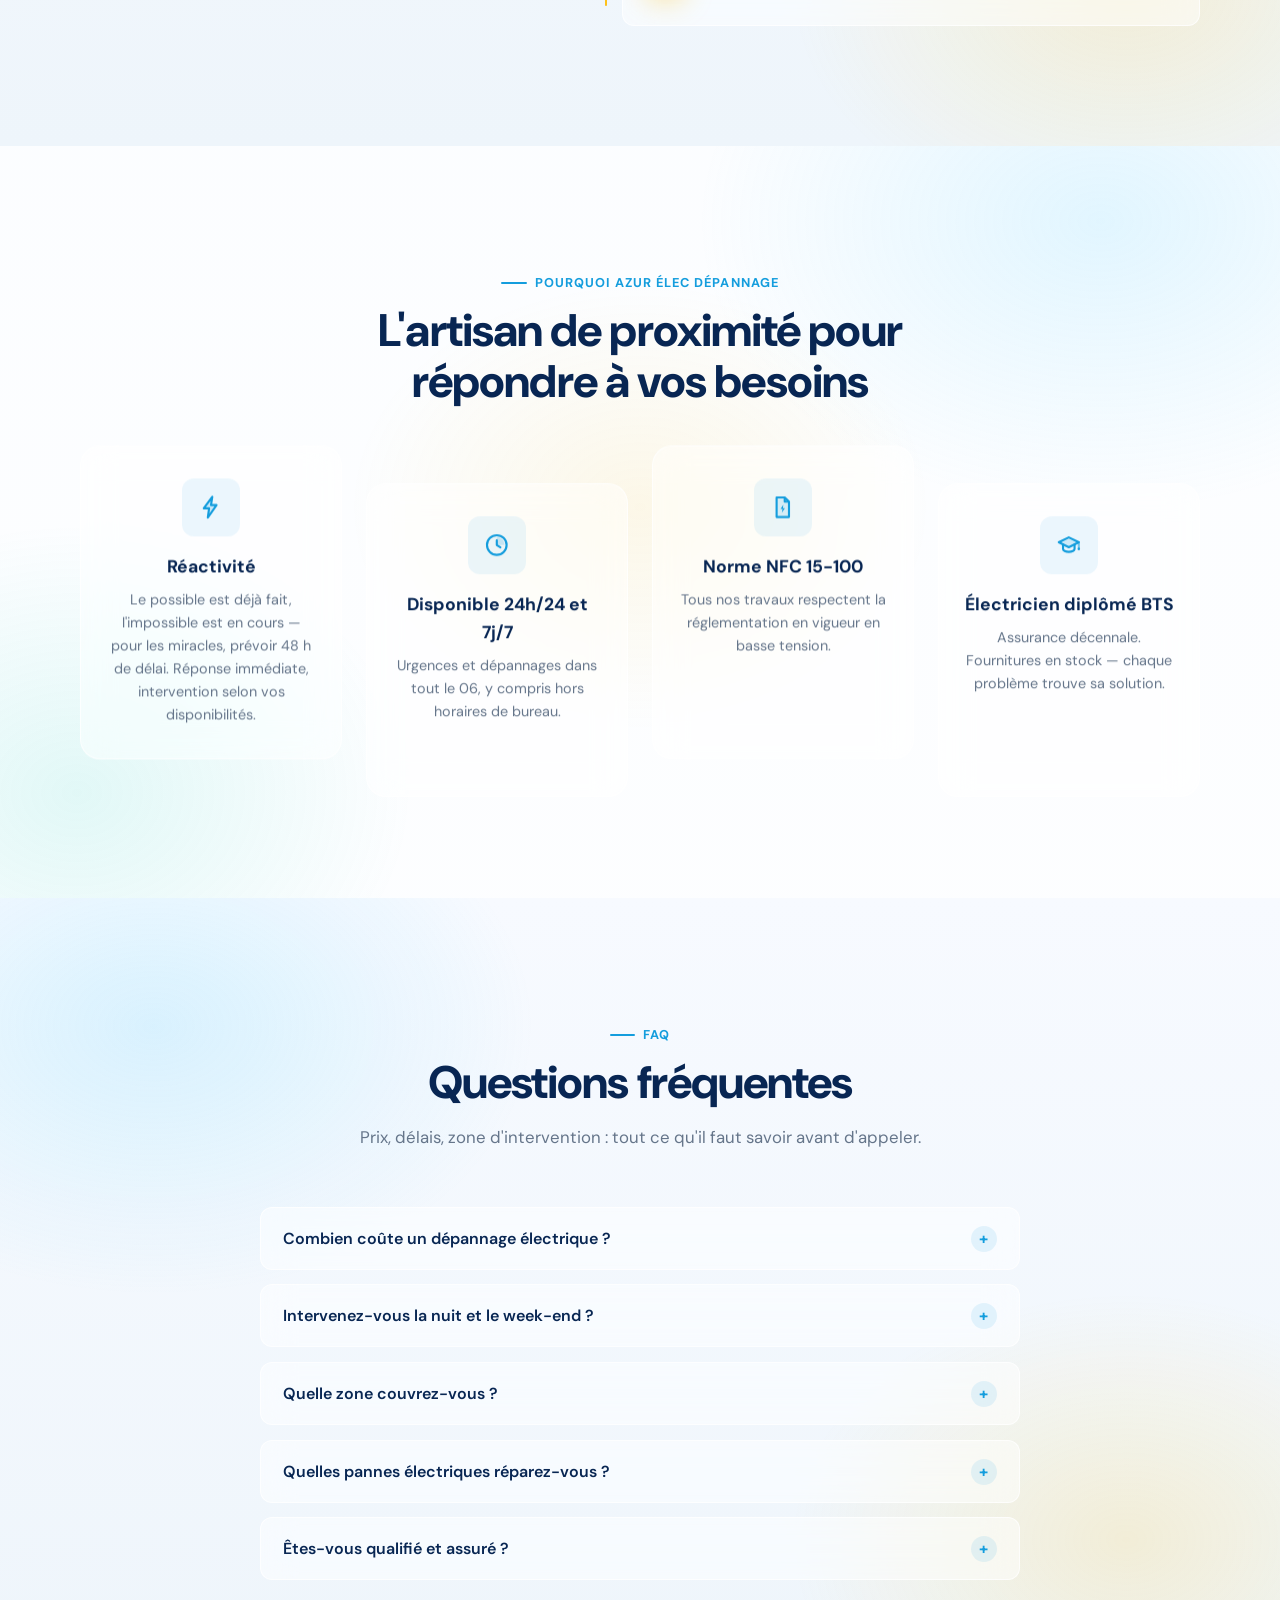
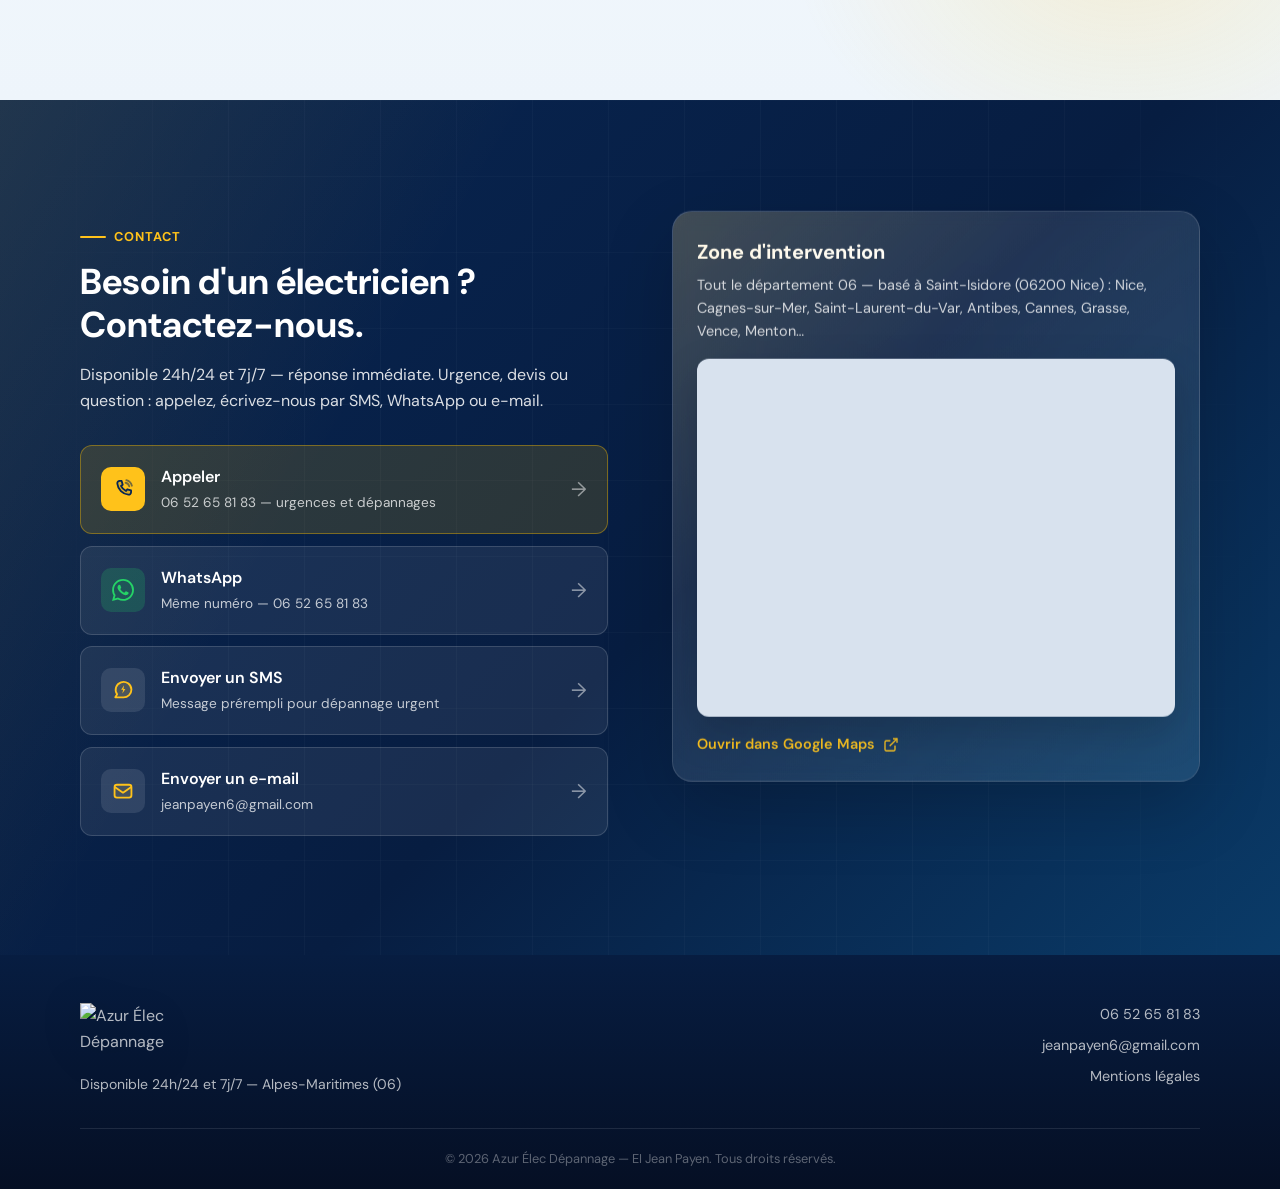
==== commit 6beadcc1: "navbar fix" ====
--- a/site/index.html
+++ b/site/index.html
@@ -28,7 +28,7 @@
   <link rel="preconnect" href="https://fonts.gstatic.com" crossorigin>
   <link rel="dns-prefetch" href="https://maps.google.com">
   <link href="https://fonts.googleapis.com/css2?family=DM+Sans:ital,opsz,wght@0,9..40,400;0,9..40,500;0,9..40,600;0,9..40,700;0,9..40,800;1,9..40,400&display=swap" rel="stylesheet">
-  <link rel="stylesheet" href="css/style.css?v=20260610-11">
+  <link rel="stylesheet" href="css/style.css?v=20260613-1">
   <link rel="icon" href="assets/logo.png" type="image/png">
   <link rel="manifest" href="site.webmanifest">
   <script type="application/ld+json">
@@ -677,6 +677,6 @@
     <svg viewBox="0 0 24 24" fill="none" stroke="currentColor" stroke-width="2" aria-hidden="true"><path d="M8.4 3.2h2.1l1.2 4.1-1.9 1.4a11.6 11.6 0 0 0 5.5 5.5l1.4-1.9 4.1 1.2v2.1a2.6 2.6 0 0 1-2.9 2.6C11.5 17.5 6.5 12.5 5.8 6.1a2.6 2.6 0 0 1 2.6-2.9z" stroke="currentColor" stroke-width="2" stroke-linejoin="round" fill="currentColor" fill-opacity="0.14"/><path d="M14.8 5.2a5.2 5.2 0 0 1 4 4" stroke="currentColor" stroke-width="2" stroke-linecap="round" fill="none" opacity="0.55"/><path d="M15.6 2.3a8.4 8.4 0 0 1 6.1 6.1" stroke="currentColor" stroke-width="2" stroke-linecap="round" fill="none" opacity="0.55"/></svg>
   </a>
 
-  <script src="js/main.js?v=20260610-11"></script>
+  <script src="js/main.js?v=20260613-1"></script>
 </body>
 </html>
--- a/site/css/style.css
+++ b/site/css/style.css
@@ -56,6 +56,10 @@
   text-rendering: optimizeLegibility;
 }
 
+body.nav-open {
+  overflow: hidden;
+}
+
 img {
   max-width: 100%;
   height: auto;
@@ -311,6 +315,12 @@
   background: rgba(255, 255, 255, 0.9);
   border-color: rgba(216, 226, 238, 0.8);
   box-shadow: 0 14px 38px rgba(8, 38, 83, 0.09);
+}
+
+body.nav-open .header {
+  background: rgba(255, 255, 255, 0.96);
+  border-color: rgba(216, 226, 238, 0.95);
+  box-shadow: 0 14px 38px rgba(8, 38, 83, 0.12);
 }
 
 .header__inner {
@@ -2103,32 +2113,96 @@
 @media (max-width: 768px) {
   :root { --header-h: 70px; }
 
+  body.nav-open {
+    overscroll-behavior: contain;
+  }
+
+  .header__inner {
+    width: min(100% - 1.5rem, 1120px);
+  }
+
+  .header__brand img {
+    height: 50px;
+  }
+
   .nav {
-    position: fixed;
-    top: var(--header-h);
+    position: absolute;
+    top: 100%;
     left: 0;
     right: 0;
-    background: rgba(255, 255, 255, 0.82);
-    backdrop-filter: blur(18px) saturate(1.3);
-    -webkit-backdrop-filter: blur(18px) saturate(1.3);
-    border-bottom: 1px solid var(--gray-200);
-    padding: 1.5rem;
-    transform: translateY(-120%) scale(0.98);
+    z-index: 990;
+    height: calc(100svh - var(--header-h));
+    max-height: calc(100vh - var(--header-h));
+    display: flex;
+    align-items: flex-start;
+    background:
+      linear-gradient(180deg, rgba(246, 248, 251, 0.98) 0%, rgba(234, 240, 247, 0.98) 100%);
+    border-top: 1px solid rgba(216, 226, 238, 0.9);
+    padding: 1rem 0.75rem max(1.25rem, env(safe-area-inset-bottom));
+    overflow-y: auto;
+    transform: translateY(-0.75rem);
     opacity: 0;
+    visibility: hidden;
     pointer-events: none;
     box-shadow: var(--shadow-md);
-    transition: transform var(--transition), opacity var(--transition);
+    transition: transform var(--transition), opacity var(--transition), visibility var(--transition);
   }
 
   .nav.open {
     transform: translateY(0) scale(1);
     opacity: 1;
+    visibility: visible;
     pointer-events: auto;
   }
 
   .nav__list {
+    width: min(100%, 520px);
+    margin-inline: auto;
     flex-direction: column;
-    gap: 1rem;
+    gap: 0.55rem;
+  }
+
+  .nav__list a {
+    display: flex;
+    align-items: center;
+    justify-content: space-between;
+    min-height: 52px;
+    padding: 0.9rem 1rem;
+    background: rgba(255, 255, 255, 0.76);
+    border: 1px solid rgba(216, 226, 238, 0.95);
+    border-radius: var(--radius);
+    color: var(--navy);
+    font-size: 1rem;
+    font-weight: 700;
+    box-shadow: 0 8px 22px rgba(8, 38, 83, 0.06);
+  }
+
+  .nav__list a::after {
+    position: static;
+    display: block;
+    flex-shrink: 0;
+    width: 0.5rem;
+    height: 0.5rem;
+    margin-left: 1rem;
+    border-top: 2px solid currentColor;
+    border-right: 2px solid currentColor;
+    background: none;
+    border-radius: 0;
+    opacity: 0.45;
+    transform: rotate(45deg);
+  }
+
+  .nav__list a:hover,
+  .nav__list a.active {
+    color: var(--navy);
+    border-color: rgba(20, 157, 221, 0.32);
+    background: var(--white);
+  }
+
+  .nav__list a:hover::after,
+  .nav__list a.active::after {
+    opacity: 0.8;
+    transform: rotate(45deg);
   }
 
   .header__inner { gap: 0.75rem; }
